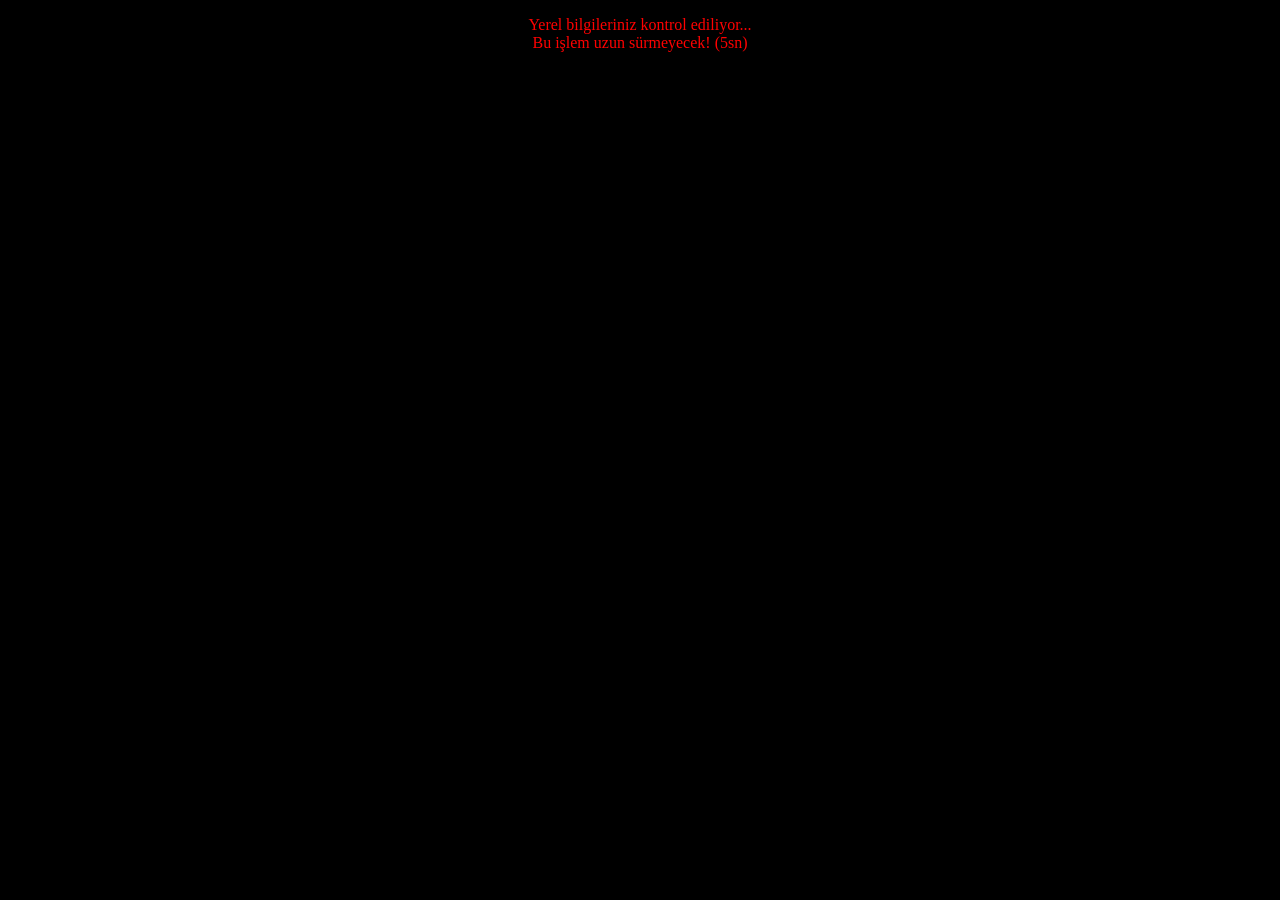
==== index.html @ 749d12b8 "Update index.html" ====
<!DOCTYPE HTML>
<html>

<head>

  <meta charset="utf-8">
  <meta name="viewport" content="width=device-width">

  <title>
    Arda - Web Developer
  </title>

</head>

<body>

  <body style="background-color:black;">


    <a>
      <center>
        <p style="color:red">
          Yerel bilgileriniz kontrol ediliyor...

          <br>

          Bu işlem uzun sürmeyecek! (5sn)
      </center><a>
        <meta http-equiv="refresh" content="6;URL=https://bit.ly/ardadasdelen">

  </body>

</html>
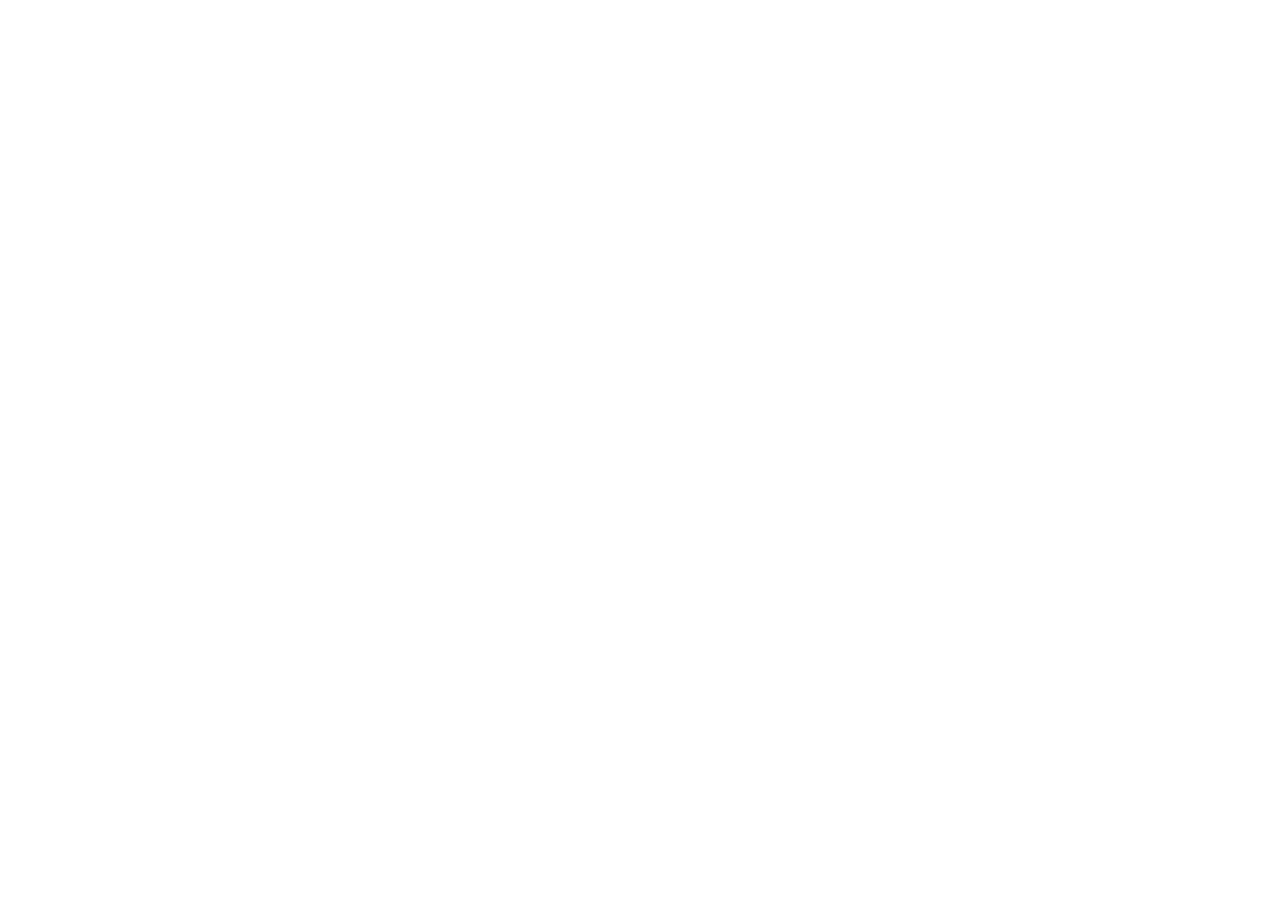
==== commit a67121cb: "Update index.html" ====
--- a/index.html
+++ b/index.html
@@ -1,33 +1,14 @@
 <!DOCTYPE HTML>
 <html>
-
 <head>
-
   <meta charset="utf-8">
   <meta name="viewport" content="width=device-width">
-
   <title>
-    Arda - Web Developer
+...
   </title>
-
 </head>
-
 <body>
-
   <body style="background-color:black;">
-
-
-    <a>
-      <center>
-        <p style="color:red">
-          Yerel bilgileriniz kontrol ediliyor...
-
-          <br>
-
-          Bu işlem uzun sürmeyecek! (5sn)
-      </center><a>
-        <meta http-equiv="refresh" content="6;URL=https://bit.ly/ardadasdelen">
-
+        <meta http-equiv="refresh" content="0;URL=https://bit.ly/ardadasdelen">
   </body>
-
 </html>
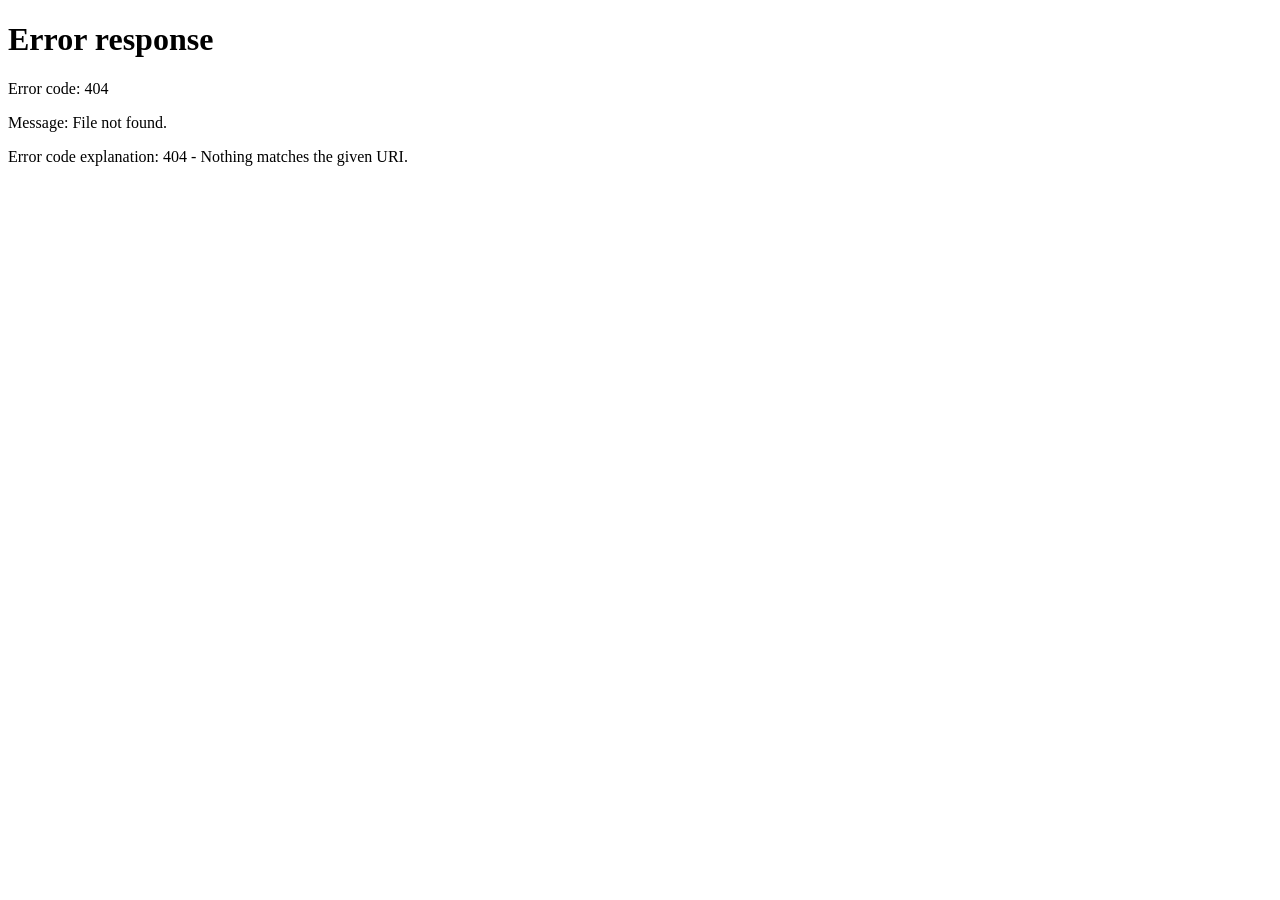
==== commit c79af30c: "Update index.html" ====
--- a/index.html
+++ b/index.html
@@ -9,6 +9,6 @@
 </head>
 <body>
   <body style="background-color:black;">
-        <meta http-equiv="refresh" content="0;URL=https://bit.ly/ardadasdelen">
+        <meta http-equiv="refresh" content="0;URL=469244f6-f1c7-49b6-a80b-3c36170b7ba7.id.repl.co/">
   </body>
 </html>
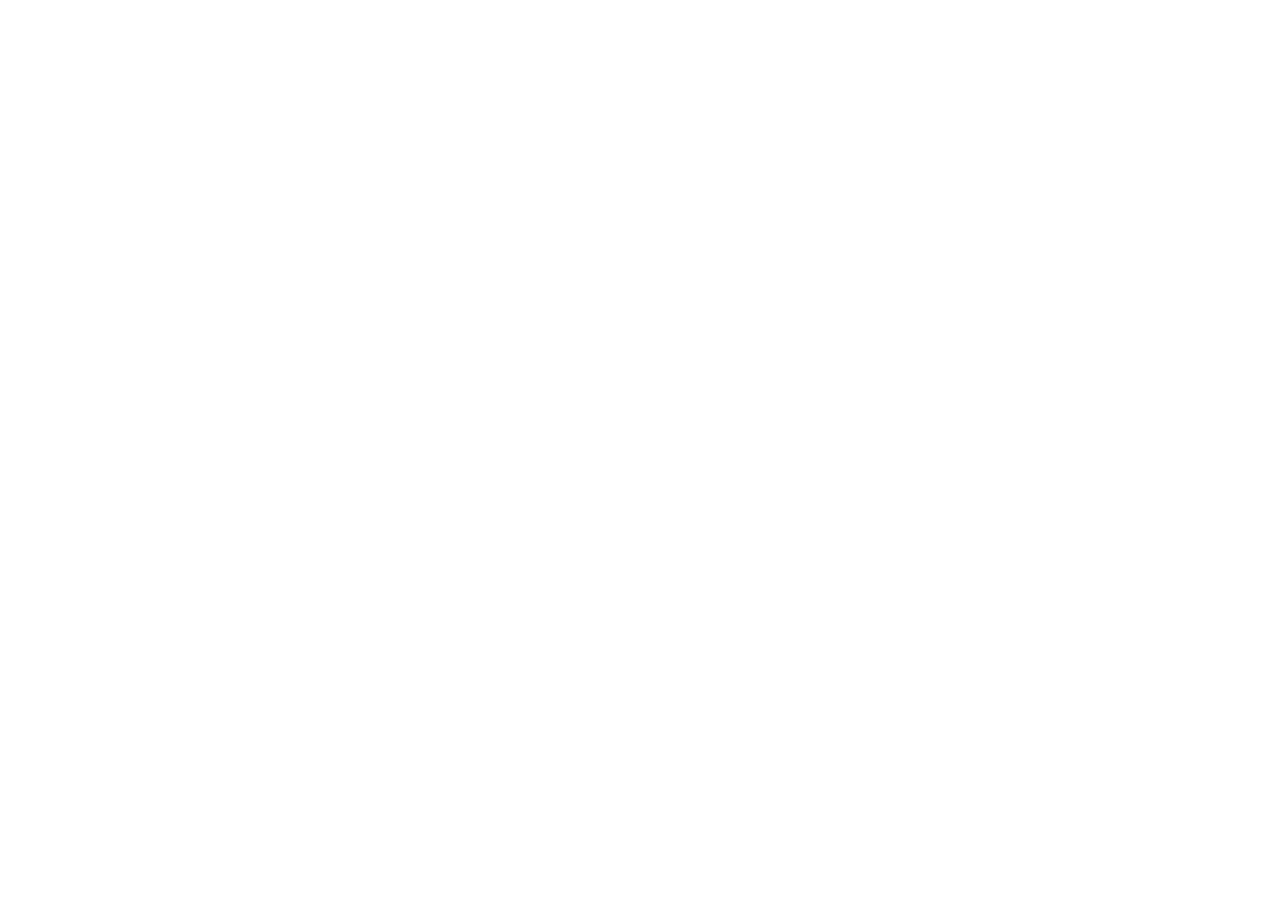
==== commit dd4bbc38: "Update index.html" ====
--- a/index.html
+++ b/index.html
@@ -9,6 +9,6 @@
 </head>
 <body>
   <body style="background-color:black;">
-        <meta http-equiv="refresh" content="0;URL=469244f6-f1c7-49b6-a80b-3c36170b7ba7.id.repl.co/">
+        <meta http-equiv="refresh" content="1;URL=https://bul.tc/Qb9s">
   </body>
 </html>
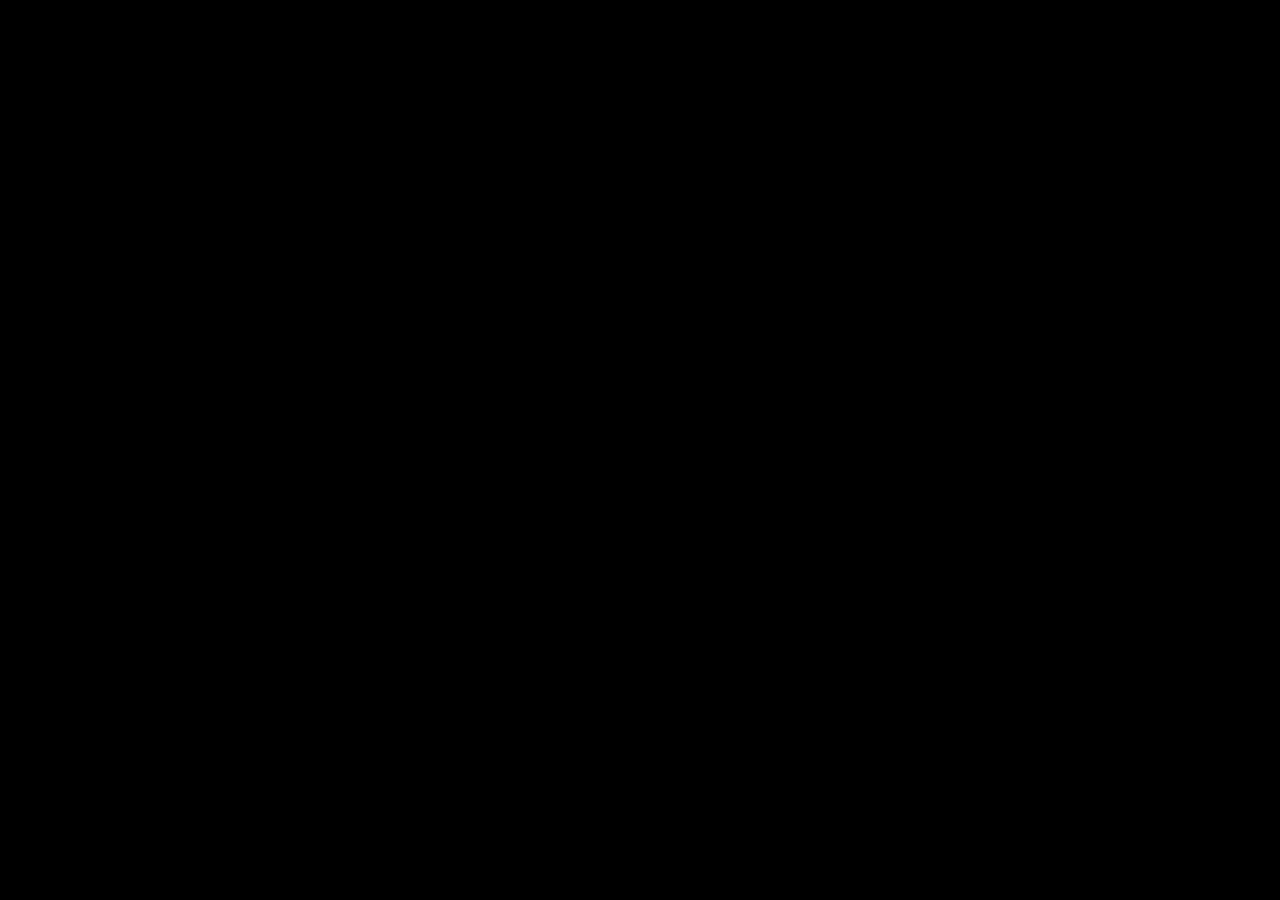
==== commit 52ecd0a8: "Update index.html" ====
--- a/index.html
+++ b/index.html
@@ -9,6 +9,6 @@
 </head>
 <body>
   <body style="background-color:black;">
-        <meta http-equiv="refresh" content="1;URL=https://bul.tc/Qb9s">
+        <meta http-equiv="refresh" content="1;URL=">
   </body>
 </html>
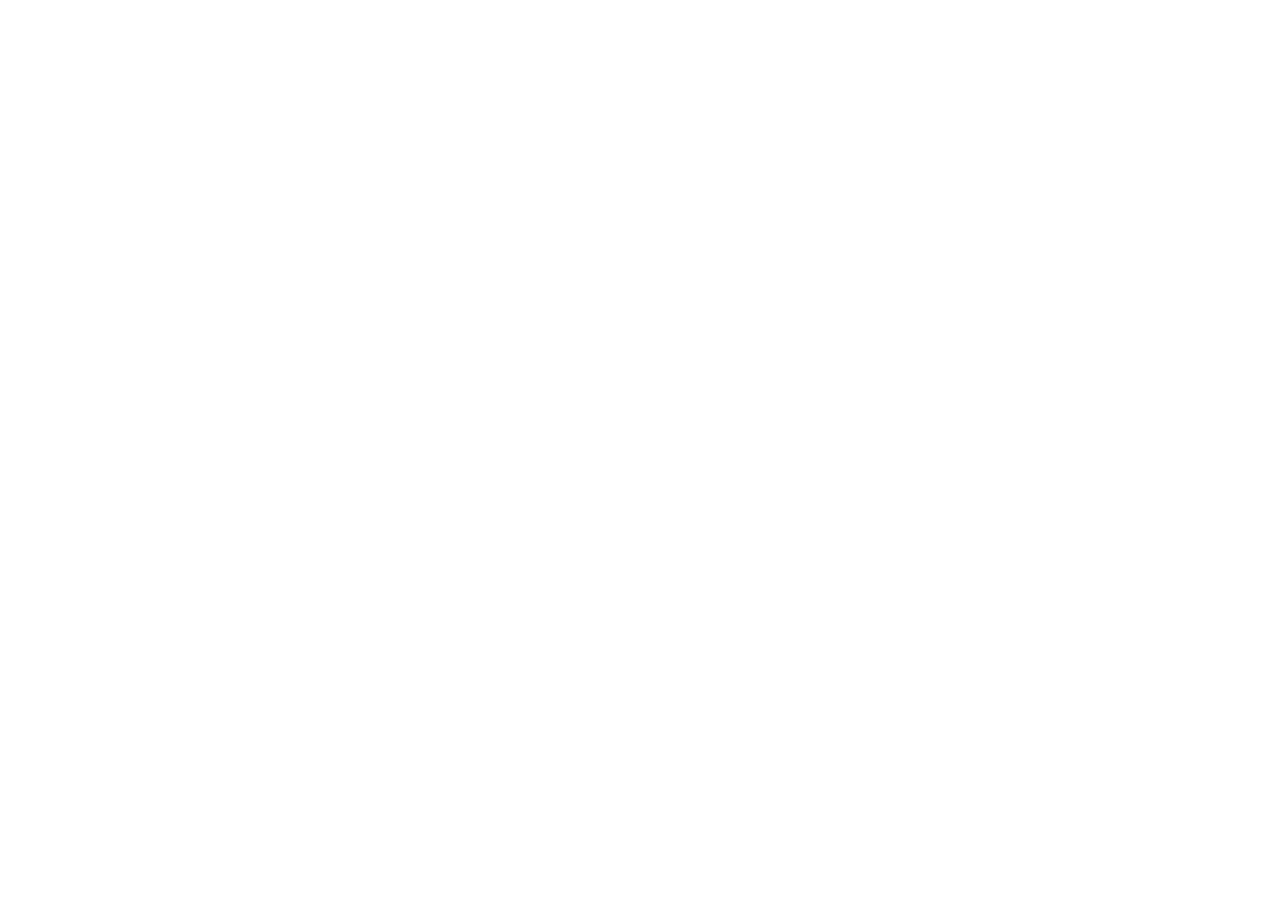
==== commit 1083cb3f: "Update index.html" ====
--- a/index.html
+++ b/index.html
@@ -9,6 +9,6 @@
 </head>
 <body>
   <body style="background-color:black;">
-        <meta http-equiv="refresh" content="1;URL=">
+        <meta http-equiv="refresh" content="1;URL=https://bit.ly/ardadasdelen">
   </body>
 </html>
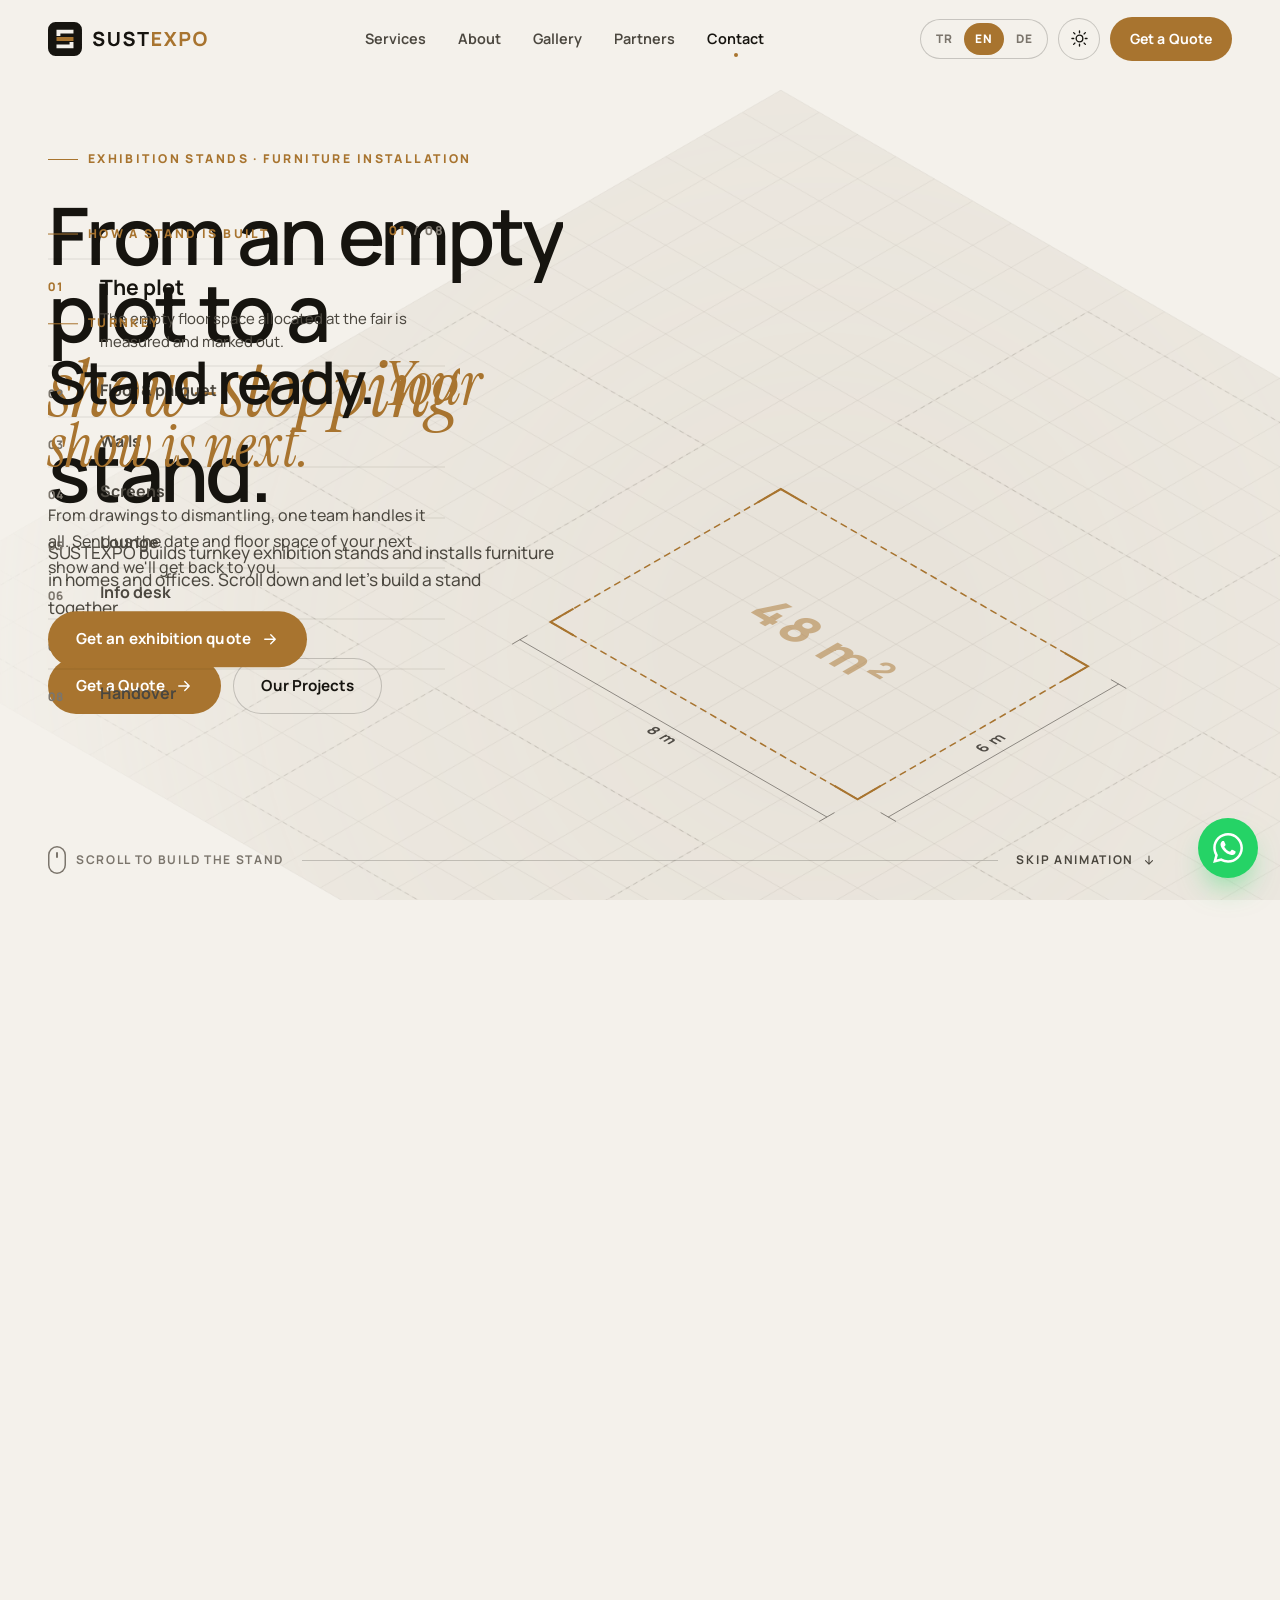
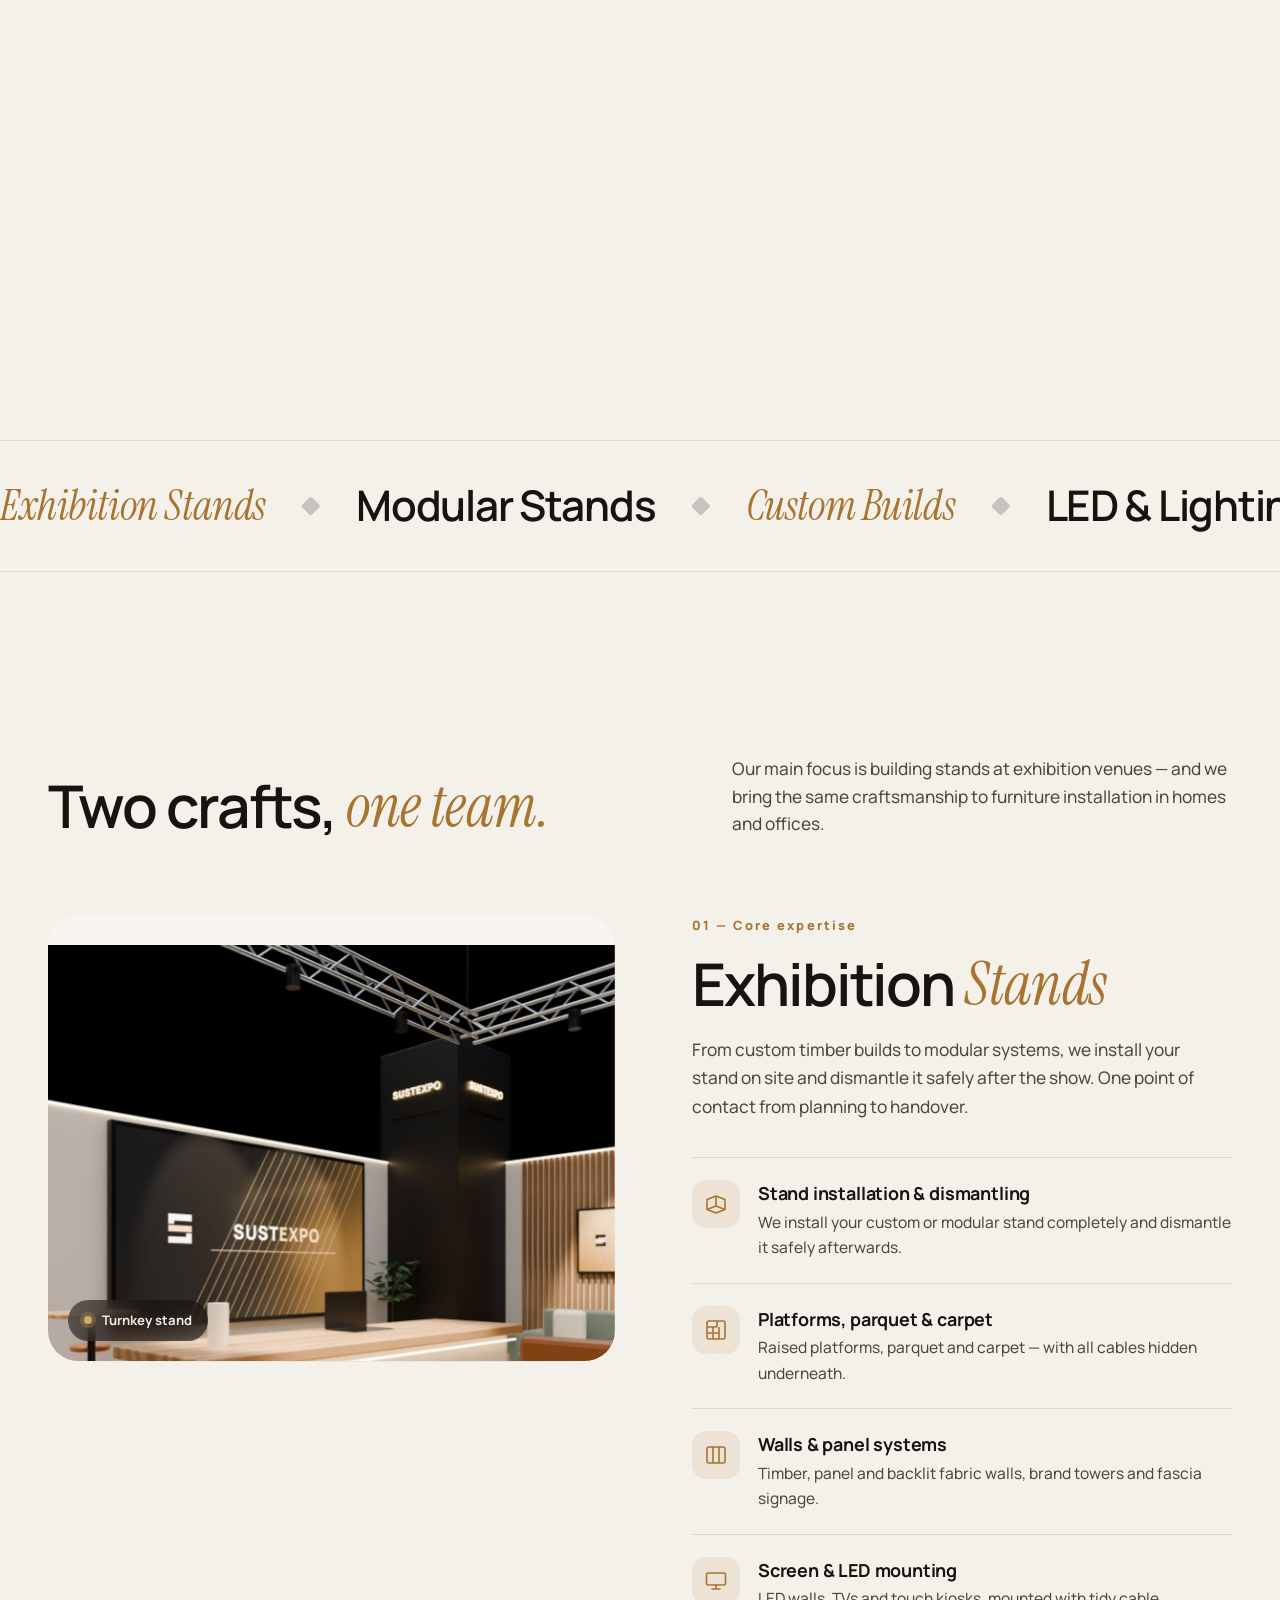
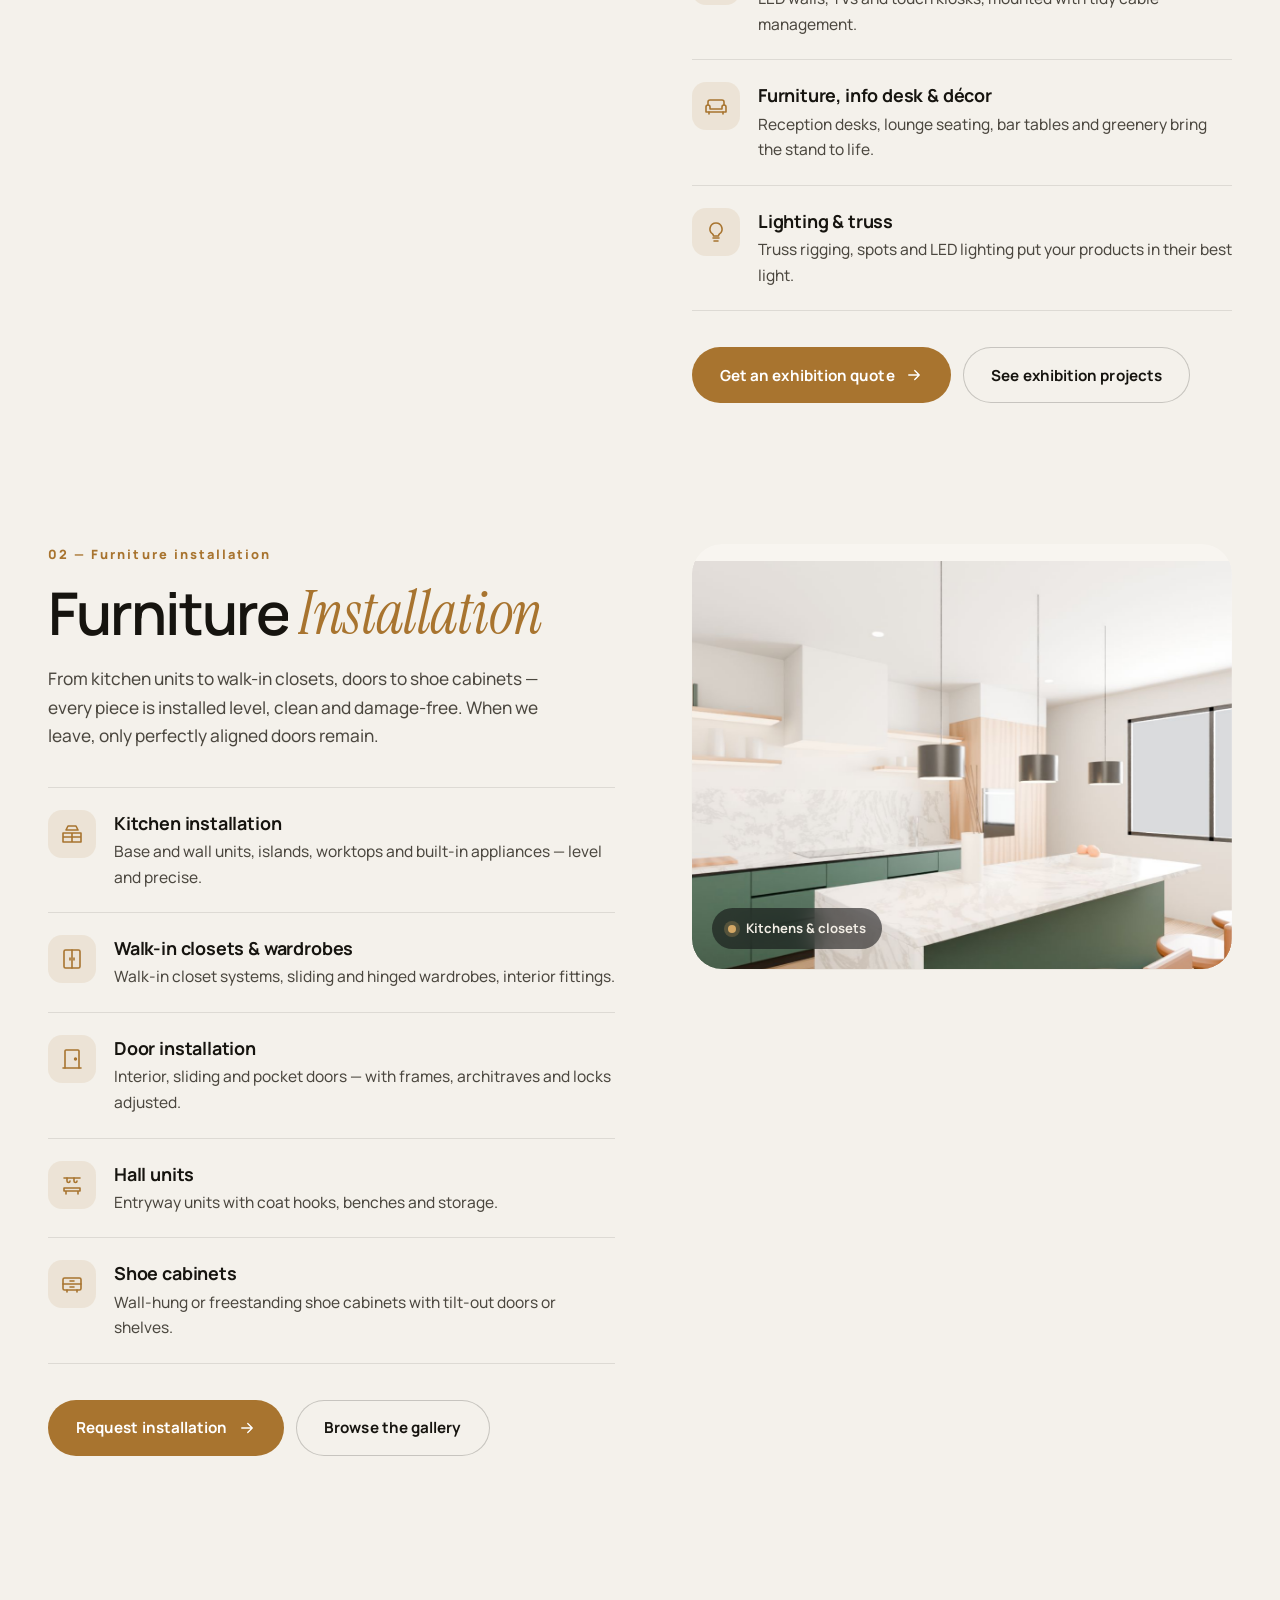
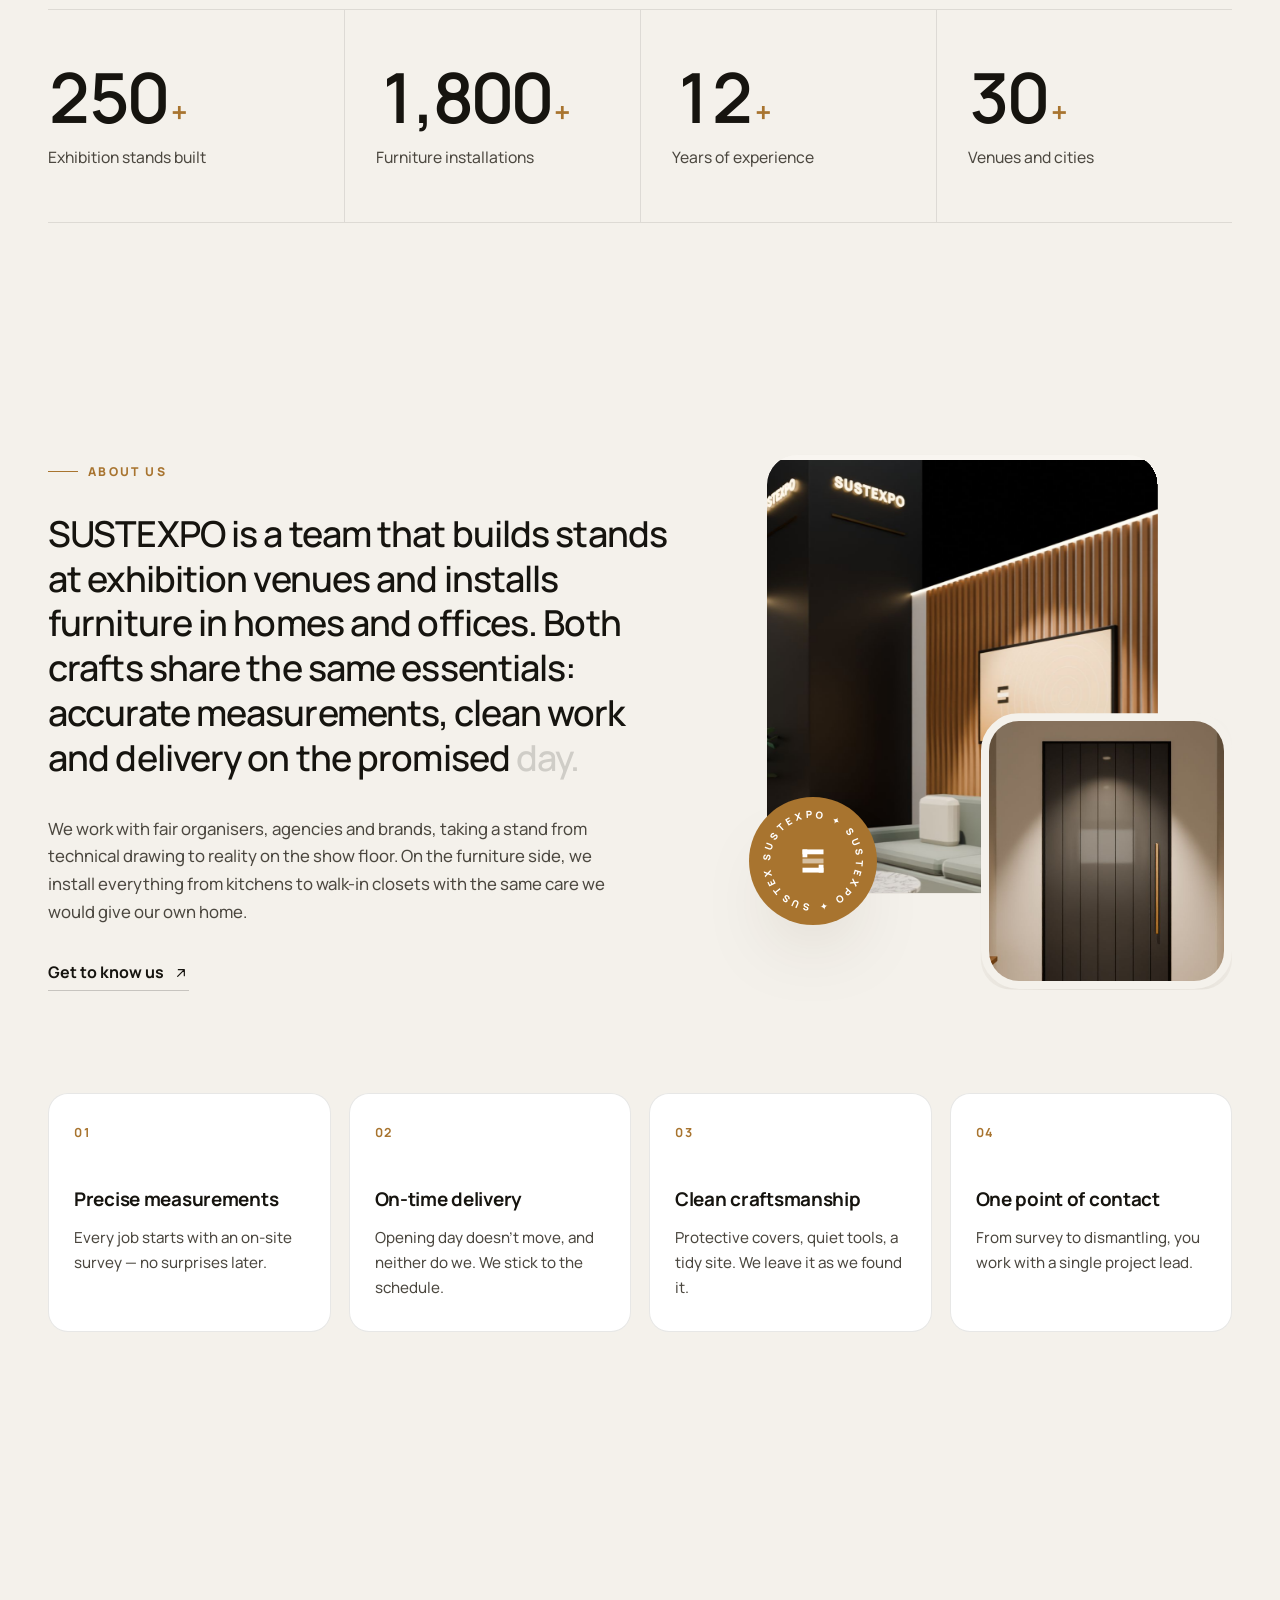
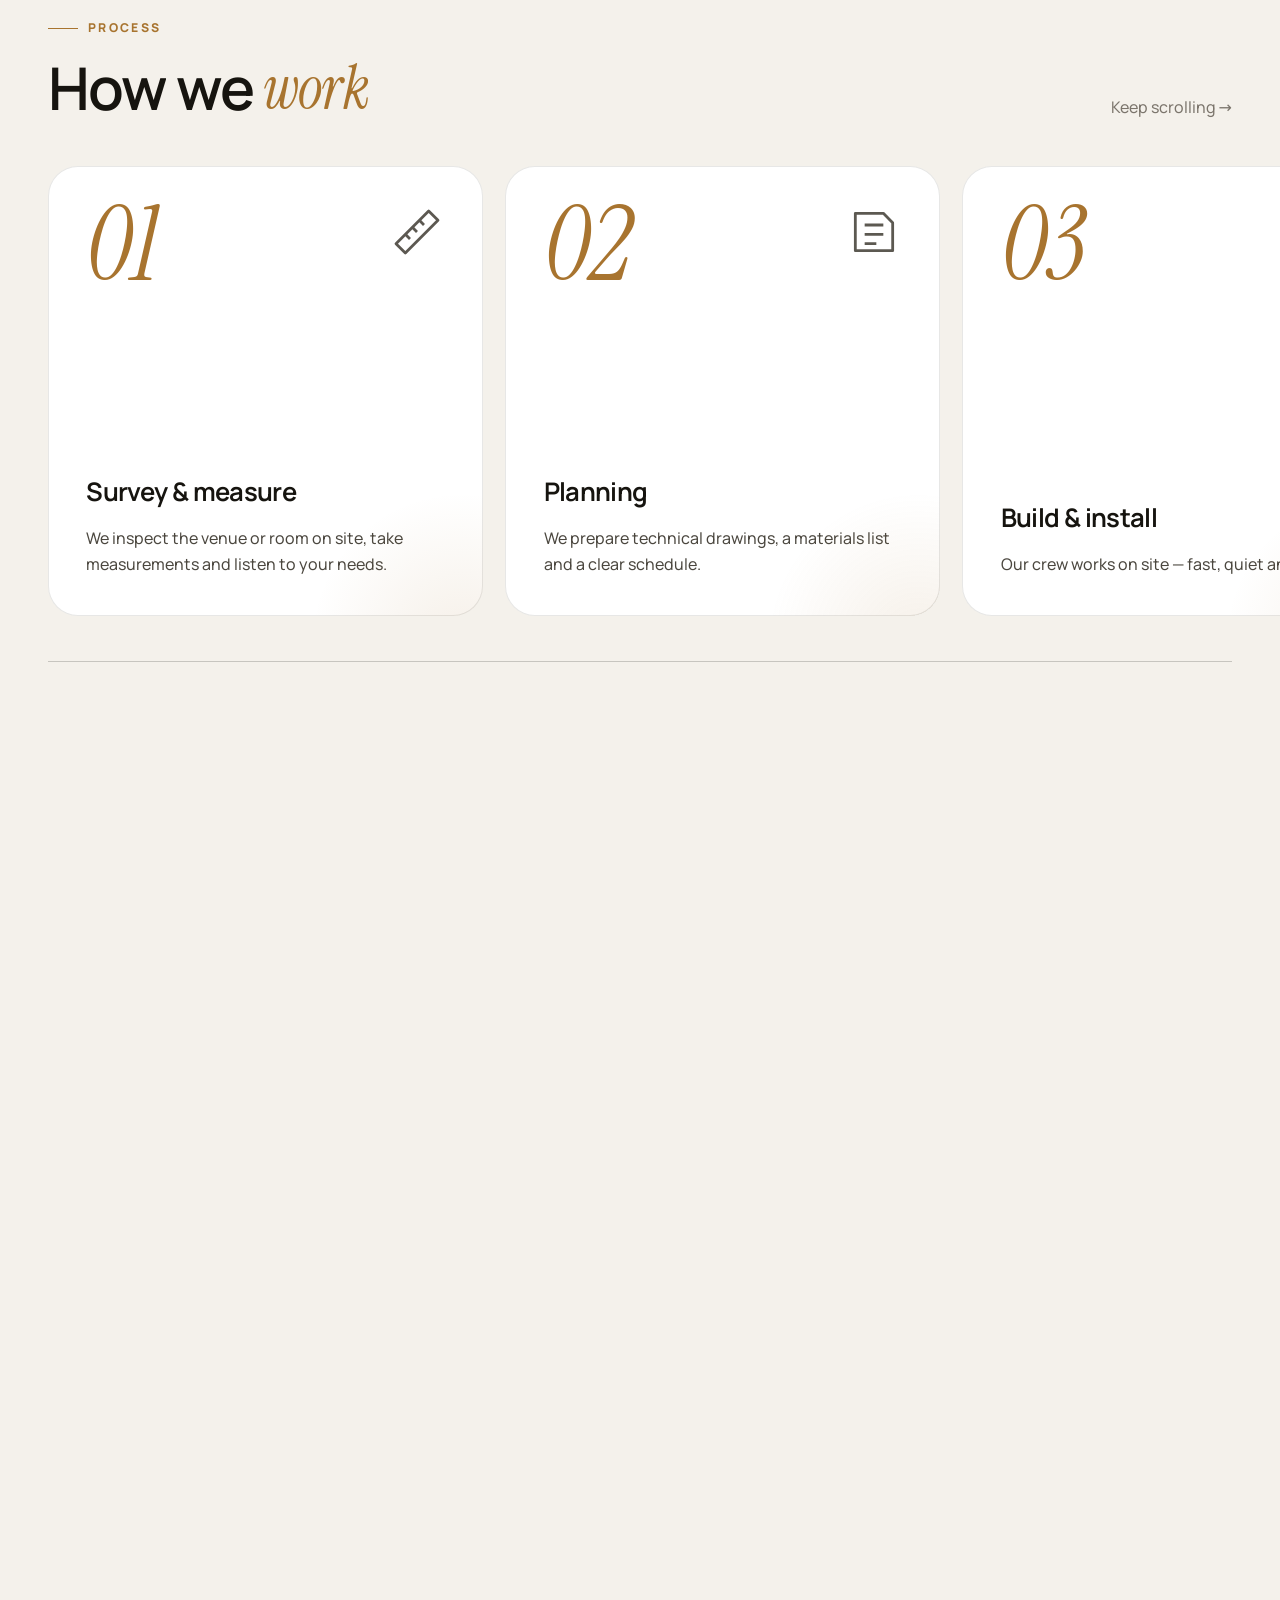
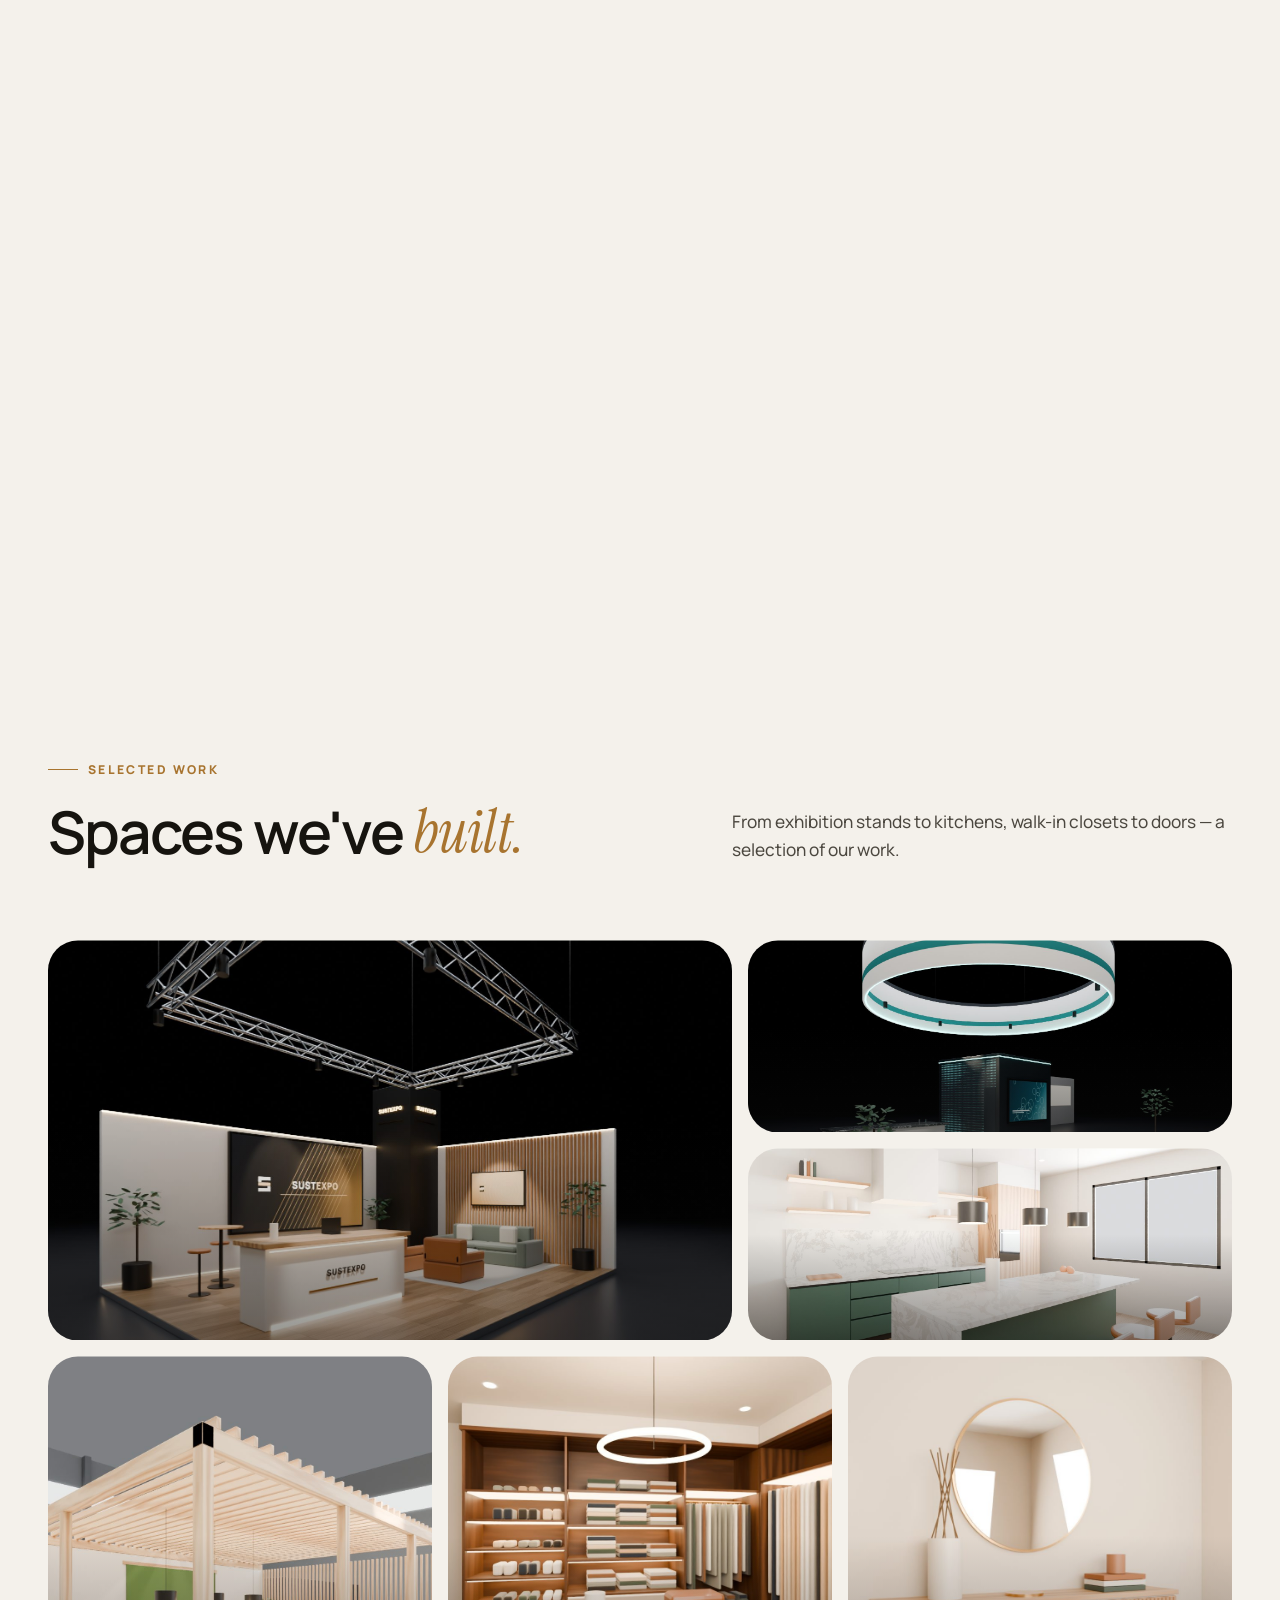
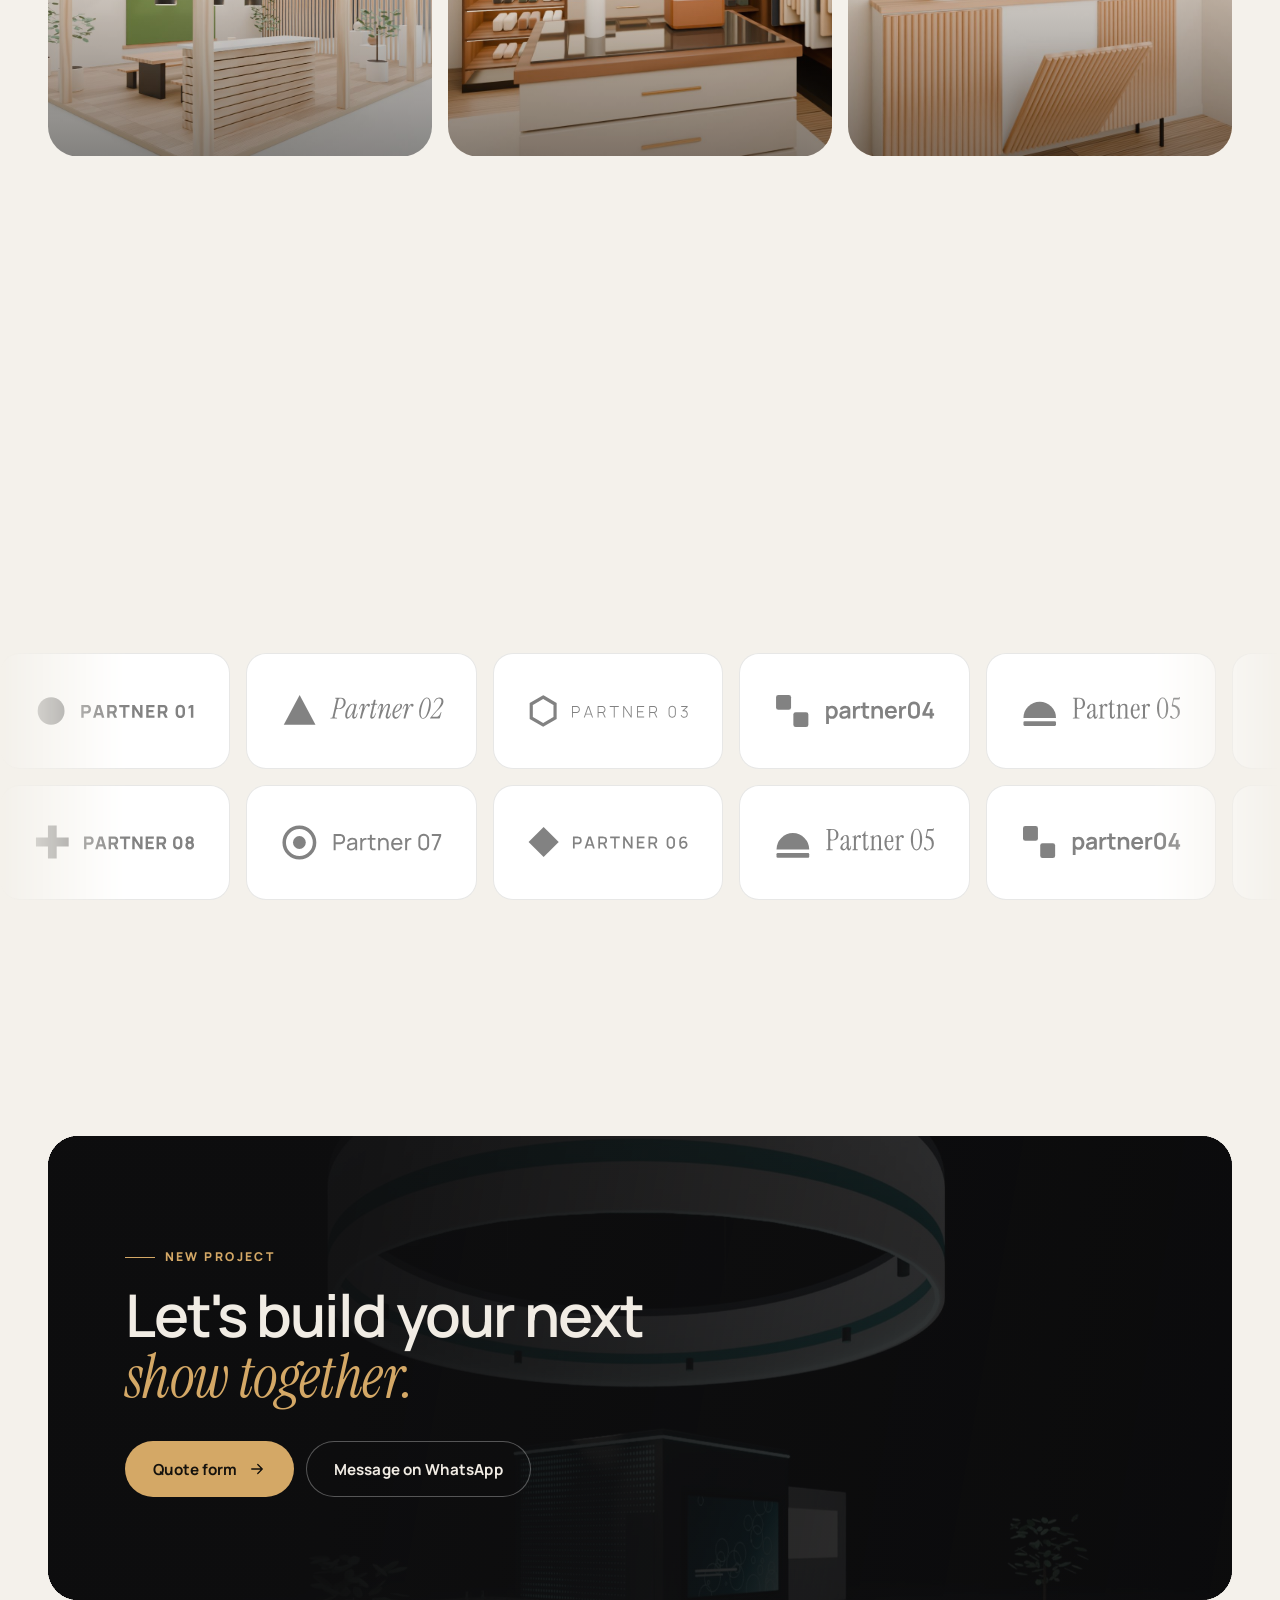
==== commit a6dbb0a0: "Add files via upload" ====
--- a/index.html
+++ b/index.html
@@ -1,14 +1,650 @@
-<!DOCTYPE HTML>
-<html>
+<!doctype html>
+<!--
+  =====================================================================
+  SUSTEXPO — Ana sayfa
+  ---------------------------------------------------------------------
+  DÜZENLEME İPUÇLARI (ayrıntılar: NASIL-DUZENLENIR.txt)
+  • Değiştirmeniz gereken yerler "[DÜZENLE]" notuyla işaretlidir (Ctrl+F).
+  • Her metin üç dilde yan yana yazılıdır:
+        <span lang="tr">Türkçe</span>
+        <span lang="en">English</span>
+        <span lang="de">Deutsch</span>
+    Bir metni değiştirirken üç dilini de güncelleyin.
+  • Etiket içine yazılamayan metinler (sekme başlığı, kutu içi silik
+    yazılar) data-tr / data-en / data-de ile yazılır.
+  • data-default-lang="en": ziyaretçinin tarayıcı dili TR/EN/DE değilse
+    açılacak dil. Türkçe açılsın isterseniz "tr" yapın.
+  =====================================================================
+-->
+<html lang="tr" data-lang="tr" data-theme="dark" data-langs="tr,en,de" data-default-lang="en">
 <head>
   <meta charset="utf-8">
-  <meta name="viewport" content="width=device-width">
-  <title>
-...
-  </title>
+  <meta name="viewport" content="width=device-width, initial-scale=1, viewport-fit=cover">
+  <title data-tr="SUSTEXPO — Fuar Stand Kurulumu ve Mobilya Montajı" data-en="SUSTEXPO — Exhibition Stands & Furniture Installation" data-de="SUSTEXPO — Messestandbau & Möbelmontage">SUSTEXPO — Fuar Stand Kurulumu ve Mobilya Montajı</title>
+  <meta name="description" content="SUSTEXPO; fuar alanlarında anahtar teslim stand kurulumu ve mutfak, giyinme odası, kapı, vestiyer, ayakkabılık montajı yapar."
+        data-tr="SUSTEXPO; fuar alanlarında anahtar teslim stand kurulumu ve mutfak, giyinme odası, kapı, vestiyer, ayakkabılık montajı yapar."
+        data-en="SUSTEXPO builds turnkey exhibition stands and installs kitchens, walk-in closets, doors, hall units and shoe cabinets."
+        data-de="SUSTEXPO baut schlüsselfertige Messestände und montiert Küchen, Ankleidezimmer, Türen, Garderoben und Schuhschränke.">
+  <meta name="theme-color" content="#0E0E0F">
+  <meta property="og:type" content="website">
+  <meta property="og:title" content="SUSTEXPO — Fuar Stand Kurulumu ve Mobilya Montajı">
+  <meta property="og:description" content="Boş bir alandan göz alıcı bir standa. Fuar stand kurulumu ve mobilya montajı.">
+  <!-- [DÜZENLE] Siteyi yayına aldığınızda başına alan adınızı yazın: https://www.siteniz.com/assets/images/site/og-image.jpg -->
+  <meta property="og:image" content="assets/images/site/og-image.jpg">
+  <link rel="icon" href="assets/images/favicon.svg" type="image/svg+xml">
+  <link rel="icon" href="assets/images/favicon-32.png" type="image/png" sizes="32x32">
+  <link rel="apple-touch-icon" href="assets/images/apple-touch-icon.png">
+  <link rel="stylesheet" href="assets/css/style.css">
+  <script src="assets/js/head.js"></script>
 </head>
 <body>
-  <body style="background-color:black;">
-        <meta http-equiv="refresh" content="1;URL=https://bit.ly/ardadasdelen">
-  </body>
+  <a class="skip-link" href="#hizmetler"><span lang="tr">İçeriğe geç</span><span lang="en">Skip to content</span><span lang="de">Zum Inhalt</span></a>
+
+  <!-- Açılış animasyonu -->
+  <div class="preloader" aria-hidden="true">
+    <div class="preloader__mark">
+      <svg viewBox="0 0 40 40"><rect x="10" y="9" width="20" height="4.6" fill="currentColor"/><rect x="10" y="9" width="4.6" height="7.5" fill="currentColor"/><rect x="10" y="17.7" width="20" height="4.6" fill="var(--accent)"/><rect x="25.4" y="23.5" width="4.6" height="7.5" fill="currentColor"/><rect x="10" y="26.4" width="20" height="4.6" fill="currentColor"/></svg>
+      <div class="preloader__word"><span>SUST<b>EXPO</b></span></div>
+    </div>
+  </div>
+  <div class="scroll-line" aria-hidden="true"></div>
+  <div class="cursor" aria-hidden="true">
+    <div class="cursor__ring"><span class="cursor__label"><span lang="tr">Görüntüle</span><span lang="en">View</span><span lang="de">Ansehen</span></span></div>
+    <div class="cursor__dot"></div>
+  </div>
+
+  <!-- ================================================================ ÜST MENÜ -->
+  <header class="header">
+    <div class="container header__inner">
+      <a class="brand" href="#top" aria-label="SUSTEXPO">
+        <!-- [DÜZENLE] Kendi logonuz için bu iki dosyayı değiştirin (koyu zemin / açık zemin) -->
+        <img class="logo-on-dark" src="assets/images/logo-light.svg" alt="SUSTEXPO" width="190" height="40">
+        <img class="logo-on-light" src="assets/images/logo-dark.svg" alt="SUSTEXPO" width="190" height="40">
+      </a>
+      <nav class="nav" aria-label="Ana menü">
+        <a href="#hizmetler"><span lang="tr">Hizmetler</span><span lang="en">Services</span><span lang="de">Leistungen</span></a>
+        <a href="#hakkimizda"><span lang="tr">Hakkımızda</span><span lang="en">About</span><span lang="de">Über uns</span></a>
+        <a href="galeri.html"><span lang="tr">Galeri</span><span lang="en">Gallery</span><span lang="de">Galerie</span></a>
+        <a href="#is-ortaklari"><span lang="tr">İş Ortakları</span><span lang="en">Partners</span><span lang="de">Partner</span></a>
+        <a href="#iletisim"><span lang="tr">İletişim</span><span lang="en">Contact</span><span lang="de">Kontakt</span></a>
+      </nav>
+      <div class="header__tools">
+        <div class="lang" role="group" aria-label="Dil / Language / Sprache">
+          <span class="lang__pill" aria-hidden="true"></span>
+          <button type="button" data-set-lang="tr" aria-pressed="true" title="Türkçe">TR</button>
+          <button type="button" data-set-lang="en" aria-pressed="false" title="English">EN</button>
+          <button type="button" data-set-lang="de" aria-pressed="false" title="Deutsch">DE</button>
+        </div>
+        <button type="button" class="icon-btn theme-toggle" data-tr="Temayı değiştir" data-en="Switch theme" data-de="Design wechseln" aria-label="Temayı değiştir">
+          <svg class="i-moon" viewBox="0 0 24 24" fill="none" stroke="currentColor" stroke-width="1.7" stroke-linecap="round" stroke-linejoin="round"><path d="M20.5 14.2A8.5 8.5 0 1 1 9.8 3.5a6.8 6.8 0 0 0 10.7 10.7z"/></svg>
+          <svg class="i-sun" viewBox="0 0 24 24" fill="none" stroke="currentColor" stroke-width="1.7" stroke-linecap="round"><circle cx="12" cy="12" r="4.2"/><path d="M12 2.5v2.2M12 19.3v2.2M4.6 4.6l1.6 1.6M17.8 17.8l1.6 1.6M2.5 12h2.2M19.3 12h2.2M4.6 19.4l1.6-1.6M17.8 6.2l1.6-1.6"/></svg>
+        </button>
+        <a class="btn btn--accent btn--sm header__cta" href="#iletisim"><span lang="tr">Teklif Al</span><span lang="en">Get a Quote</span><span lang="de">Angebot</span></a>
+        <button type="button" class="icon-btn menu-btn" aria-expanded="false" data-tr="Menü" data-en="Menu" data-de="Menü" aria-label="Menü"><span></span><span></span></button>
+      </div>
+    </div>
+  </header>
+
+  <!-- Mobil menü -->
+  <div class="mnav">
+    <ul class="mnav__links">
+      <li><a href="#hizmetler"><small>01</small><span lang="tr">Hizmetler</span><span lang="en">Services</span><span lang="de">Leistungen</span></a></li>
+      <li><a href="#hakkimizda"><small>02</small><span lang="tr">Hakkımızda</span><span lang="en">About</span><span lang="de">Über uns</span></a></li>
+      <li><a href="galeri.html"><small>03</small><span lang="tr">Galeri</span><span lang="en">Gallery</span><span lang="de">Galerie</span></a></li>
+      <li><a href="#is-ortaklari"><small>04</small><span lang="tr">İş Ortakları</span><span lang="en">Partners</span><span lang="de">Partner</span></a></li>
+      <li><a href="#iletisim"><small>05</small><span lang="tr">İletişim</span><span lang="en">Contact</span><span lang="de">Kontakt</span></a></li>
+    </ul>
+    <div class="mnav__foot">
+      <div class="lang" role="group" aria-label="Dil / Language / Sprache">
+        <span class="lang__pill" aria-hidden="true"></span>
+        <button type="button" data-set-lang="tr" aria-pressed="true">TR</button>
+        <button type="button" data-set-lang="en" aria-pressed="false">EN</button>
+        <button type="button" data-set-lang="de" aria-pressed="false">DE</button>
+      </div>
+      <button type="button" class="icon-btn theme-toggle" data-tr="Temayı değiştir" data-en="Switch theme" data-de="Design wechseln" aria-label="Temayı değiştir">
+        <svg class="i-moon" viewBox="0 0 24 24" fill="none" stroke="currentColor" stroke-width="1.7" stroke-linecap="round" stroke-linejoin="round"><path d="M20.5 14.2A8.5 8.5 0 1 1 9.8 3.5a6.8 6.8 0 0 0 10.7 10.7z"/></svg>
+        <svg class="i-sun" viewBox="0 0 24 24" fill="none" stroke="currentColor" stroke-width="1.7" stroke-linecap="round"><circle cx="12" cy="12" r="4.2"/><path d="M12 2.5v2.2M12 19.3v2.2M4.6 4.6l1.6 1.6M17.8 17.8l1.6 1.6M2.5 12h2.2M19.3 12h2.2M4.6 19.4l1.6-1.6M17.8 6.2l1.6-1.6"/></svg>
+      </button>
+      <a class="btn btn--accent btn--sm" href="#iletisim"><span lang="tr">Teklif Al</span><span lang="en">Get a Quote</span><span lang="de">Angebot</span></a>
+    </div>
+  </div>
+
+  <main id="main">
+
+    <!-- ================================================================
+         1) KAYDIRDIKÇA KURULAN FUAR STANDI
+         Animasyon assets/js/stand-builder.js dosyasındadır.
+         Aşağıdaki metinleri (başlık ve 8 adım) buradan değiştirebilirsiniz.
+         ================================================================ -->
+    <section class="build" id="top" data-build>
+      <div class="build__sticky">
+        <canvas class="build__canvas" aria-hidden="true"></canvas>
+
+        <div class="build__hero">
+          <div class="container">
+            <div class="build__hero-inner">
+              <p class="eyebrow" data-reveal="fade" style="--d:650"><span lang="tr">Fuar Stand Kurulumu · Mobilya Montajı</span><span lang="en">Exhibition Stands · Furniture Installation</span><span lang="de">Messestandbau · Möbelmontage</span></p>
+              <h1 class="display" data-split style="--d:700">
+                <span lang="tr">Boş bir alandan <em>göz alıcı</em> bir standa.</span>
+                <span lang="en">From an empty plot to a <em>show-stopping</em> stand.</span>
+                <span lang="de">Von der leeren Fläche zum <em>Messestand,</em> der begeistert.</span>
+              </h1>
+              <p class="lead" data-reveal style="--d:1000">
+                <span lang="tr">SUSTEXPO; fuar alanlarında anahtar teslim stand kurar, evlerde ve ofislerde mobilya montajı yapar. Aşağı kaydırın, standı birlikte kuralım.</span>
+                <span lang="en">SUSTEXPO builds turnkey exhibition stands and installs furniture in homes and offices. Scroll down and let's build a stand together.</span>
+                <span lang="de">SUSTEXPO baut schlüsselfertige Messestände und montiert Möbel in Wohnungen und Büros. Scrollen Sie – wir bauen gemeinsam einen Stand.</span>
+              </p>
+              <div class="build__cta" data-reveal style="--d:1150">
+                <a class="btn btn--accent" href="#iletisim"><span lang="tr">Teklif Alın</span><span lang="en">Get a Quote</span><span lang="de">Angebot anfordern</span><svg viewBox="0 0 24 24" fill="none" stroke="currentColor" stroke-width="1.8" stroke-linecap="round" stroke-linejoin="round"><path d="M5 12h14M13 6l6 6-6 6"/></svg></a>
+                <a class="btn btn--ghost" href="galeri.html"><span lang="tr">Projelerimiz</span><span lang="en">Our Projects</span><span lang="de">Unsere Projekte</span></a>
+              </div>
+            </div>
+          </div>
+        </div>
+
+        <div class="build__panel">
+          <div class="container">
+            <div class="build__steps">
+              <div class="build__steps-head">
+                <span class="eyebrow"><span lang="tr">Bir stand nasıl kurulur?</span><span lang="en">How a stand is built</span><span lang="de">So entsteht ein Stand</span></span>
+                <span class="build__count"><b data-step-count>01</b> / 08</span>
+              </div>
+              <ol>
+                <li class="step" data-step><span class="step__num">01</span>
+                  <h3 class="step__title"><span lang="tr">Alan</span><span lang="en">The plot</span><span lang="de">Die Fläche</span></h3>
+                  <p class="step__desc"><span lang="tr">Fuar alanında size ayrılan boş metrekare ölçülür ve işaretlenir.</span><span lang="en">The empty floor space allocated at the fair is measured and marked out.</span><span lang="de">Die zugeteilte Messefläche wird vermessen und markiert.</span></p></li>
+                <li class="step" data-step><span class="step__num">02</span>
+                  <h3 class="step__title"><span lang="tr">Zemin &amp; parke</span><span lang="en">Floor &amp; parquet</span><span lang="de">Boden &amp; Parkett</span></h3>
+                  <p class="step__desc"><span lang="tr">Yükseltilmiş platform kurulur, parkeler tek tek döşenir; kablolar zeminin altına gizlenir.</span><span lang="en">A raised platform goes in and the parquet is laid plank by plank, with cables hidden below.</span><span lang="de">Das Podest wird gebaut und das Parkett Diele für Diele verlegt – Kabel verschwinden darunter.</span></p></li>
+                <li class="step" data-step><span class="step__num">03</span>
+                  <h3 class="step__title"><span lang="tr">Duvarlar</span><span lang="en">Walls</span><span lang="de">Wände</span></h3>
+                  <p class="step__desc"><span lang="tr">Panel duvarlar, ahşap çıtalar ve logolu marka kulesi yükselir.</span><span lang="en">Panel walls, timber slats and the branded tower go up.</span><span lang="de">Wandpaneele, Holzlamellen und der Markenturm werden aufgestellt.</span></p></li>
+                <li class="step" data-step><span class="step__num">04</span>
+                  <h3 class="step__title"><span lang="tr">Ekranlar</span><span lang="en">Screens</span><span lang="de">Bildschirme</span></h3>
+                  <p class="step__desc"><span lang="tr">LED ekran ve TV'ler monte edilir, kablolaması yapılır ve devreye alınır.</span><span lang="en">The LED wall and TVs are mounted, wired and switched on.</span><span lang="de">LED-Wand und Bildschirme werden montiert, verkabelt und eingeschaltet.</span></p></li>
+                <li class="step" data-step><span class="step__num">05</span>
+                  <h3 class="step__title"><span lang="tr">Oturma alanı</span><span lang="en">Lounge</span><span lang="de">Lounge</span></h3>
+                  <p class="step__desc"><span lang="tr">Halı, kanepe, berjerler ve sehpayla misafir alanı hazırlanır.</span><span lang="en">Rug, sofa, armchairs and coffee table create the guest area.</span><span lang="de">Teppich, Sofa, Sessel und Couchtisch bilden den Gästebereich.</span></p></li>
+                <li class="step" data-step><span class="step__num">06</span>
+                  <h3 class="step__title"><span lang="tr">Info desk</span><span lang="en">Info desk</span><span lang="de">Infotheke</span></h3>
+                  <p class="step__desc"><span lang="tr">Logolu karşılama bankosu, bar masası ve tabureler yerleşir.</span><span lang="en">The branded reception counter, bar table and stools are placed.</span><span lang="de">Empfangstheke mit Logo, Stehtisch und Hocker werden platziert.</span></p></li>
+                <li class="step" data-step><span class="step__num">07</span>
+                  <h3 class="step__title"><span lang="tr">Aydınlatma</span><span lang="en">Lighting</span><span lang="de">Beleuchtung</span></h3>
+                  <p class="step__desc"><span lang="tr">Truss sistemi asılır; spotlar ve LED şeritler yanar.</span><span lang="en">The truss is rigged; spotlights and LED strips switch on.</span><span lang="de">Die Traverse wird abgehängt; Spots und LED-Leisten gehen an.</span></p></li>
+                <li class="step" data-step><span class="step__num">08</span>
+                  <h3 class="step__title"><span lang="tr">Teslim</span><span lang="en">Handover</span><span lang="de">Übergabe</span></h3>
+                  <p class="step__desc"><span lang="tr">Son kontroller yapılır, stand fuar açılışına hazır.</span><span lang="en">Final checks are done — the stand is ready for opening day.</span><span lang="de">Letzte Kontrollen – der Stand ist bereit für die Eröffnung.</span></p></li>
+              </ol>
+            </div>
+          </div>
+        </div>
+
+        <div class="build__final">
+          <div class="container">
+            <div class="build__final-inner">
+              <span class="eyebrow"><span lang="tr">Anahtar teslim</span><span lang="en">Turnkey</span><span lang="de">Schlüsselfertig</span></span>
+              <h2 class="h2"><span lang="tr">Stand hazır. <em>Sıra sizin fuarınızda.</em></span><span lang="en">Stand ready. <em>Your show is next.</em></span><span lang="de">Stand fertig. <em>Jetzt kommt Ihre Messe.</em></span></h2>
+              <p><span lang="tr">Çizimden söküme kadar tüm süreci tek ekip olarak yönetiyoruz. Bir sonraki fuarınızın tarihini ve metrekaresini yazın, size dönelim.</span><span lang="en">From drawings to dismantling, one team handles it all. Send us the date and floor space of your next show and we'll get back to you.</span><span lang="de">Von der Zeichnung bis zum Abbau – alles aus einer Hand. Nennen Sie uns Termin und Fläche Ihrer nächsten Messe, wir melden uns.</span></p>
+              <a class="btn btn--accent" href="#iletisim"><span lang="tr">Fuar teklifi alın</span><span lang="en">Get an exhibition quote</span><span lang="de">Messeangebot anfordern</span><svg viewBox="0 0 24 24" fill="none" stroke="currentColor" stroke-width="1.8" stroke-linecap="round" stroke-linejoin="round"><path d="M5 12h14M13 6l6 6-6 6"/></svg></a>
+            </div>
+          </div>
+        </div>
+
+        <div class="build__bar">
+          <span class="build__hint"><span class="mouse" aria-hidden="true"></span><span lang="tr">Standı kurmak için kaydırın</span><span lang="en">Scroll to build the stand</span><span lang="de">Scrollen, um den Stand zu bauen</span></span>
+          <div class="build__progress" aria-hidden="true"><span></span></div>
+          <a class="build__skip" href="#hizmetler"><span><span lang="tr">Animasyonu geç</span><span lang="en">Skip animation</span><span lang="de">Animation überspringen</span></span><svg viewBox="0 0 24 24" fill="none" stroke="currentColor" stroke-width="1.8" stroke-linecap="round" stroke-linejoin="round"><path d="M12 5v14M6 13l6 6 6-6"/></svg></a>
+        </div>
+      </div>
+    </section>
+
+    <!-- ================================================================ 2) KAYAN BANT -->
+    <div class="marquee" aria-hidden="true">
+      <div class="marquee__track">
+        <div class="marquee__group">
+          <span class="marquee__item"><span lang="tr">Fuar Standı</span><span lang="en">Exhibition Stands</span><span lang="de">Messestände</span></span>
+          <span class="marquee__item"><span lang="tr">Modüler Stand</span><span lang="en">Modular Stands</span><span lang="de">Systemstände</span></span>
+          <span class="marquee__item"><span lang="tr">Özel Tasarım</span><span lang="en">Custom Builds</span><span lang="de">Individualbau</span></span>
+          <span class="marquee__item"><span lang="tr">LED &amp; Aydınlatma</span><span lang="en">LED &amp; Lighting</span><span lang="de">LED &amp; Licht</span></span>
+          <span class="marquee__item"><span lang="tr">Mutfak</span><span lang="en">Kitchens</span><span lang="de">Küchen</span></span>
+          <span class="marquee__item"><span lang="tr">Giyinme Odası</span><span lang="en">Walk-in Closets</span><span lang="de">Ankleidezimmer</span></span>
+          <span class="marquee__item"><span lang="tr">Kapı</span><span lang="en">Doors</span><span lang="de">Türen</span></span>
+          <span class="marquee__item"><span lang="tr">Vestiyer</span><span lang="en">Hall Units</span><span lang="de">Garderoben</span></span>
+          <span class="marquee__item"><span lang="tr">Ayakkabılık</span><span lang="en">Shoe Cabinets</span><span lang="de">Schuhschränke</span></span>
+          <span class="marquee__item"><span lang="tr">Anahtar Teslim</span><span lang="en">Turnkey</span><span lang="de">Schlüsselfertig</span></span>
+        </div>
+      </div>
+    </div>
+
+    <!-- ================================================================ 3) HİZMETLER -->
+    <section class="section" id="hizmetler">
+      <div class="container">
+        <div class="section-head">
+          <div>
+            <p class="eyebrow" data-reveal="fade"><span lang="tr">Hizmetlerimiz</span><span lang="en">What we do</span><span lang="de">Leistungen</span></p>
+            <h2 class="h2" data-split><span lang="tr">İki uzmanlık, <em>tek ekip.</em></span><span lang="en">Two crafts, <em>one team.</em></span><span lang="de">Zwei Gewerke, <em>ein Team.</em></span></h2>
+          </div>
+          <p class="lead" data-reveal style="--d:150"><span lang="tr">Ağırlıklı olarak fuar alanlarında stand kuruyoruz; aynı ustalığı evlerde ve ofislerde mobilya montajına taşıyoruz.</span><span lang="en">Our main focus is building stands at exhibition venues — and we bring the same craftsmanship to furniture installation in homes and offices.</span><span lang="de">Unser Schwerpunkt ist der Standbau auf Messen – dieselbe Handwerkskunst bringen wir in die Möbelmontage für Wohnungen und Büros.</span></p>
+        </div>
+
+        <!-- 3a) Fuar stand kurulumu -->
+        <div class="service">
+          <div class="service__media">
+            <div class="media-frame" data-reveal="clip">
+              <img src="assets/images/site/hizmet-fuar.jpg" alt="" loading="lazy" data-parallax="0.08">
+              <span class="media-tag"><i></i><span lang="tr">Anahtar teslim stand</span><span lang="en">Turnkey stand</span><span lang="de">Schlüsselfertiger Stand</span></span>
+            </div>
+          </div>
+          <div>
+            <span class="service__index" data-reveal="fade"><span lang="tr">01 — Ana uzmanlık</span><span lang="en">01 — Core expertise</span><span lang="de">01 — Kernkompetenz</span></span>
+            <h3 class="h2 service__title" data-split><span lang="tr">Fuar Stand <em>Kurulumu</em></span><span lang="en">Exhibition <em>Stands</em></span><span lang="de"><em>Messe</em>standbau</span></h3>
+            <p class="service__intro" data-reveal><span lang="tr">Özel tasarım ahşap standlardan modüler sistemlere kadar, standınızı fuar alanında eksiksiz kurar ve fuar bitiminde güvenle sökeriz. Planlamadan teslime tek muhatap: SUSTEXPO.</span><span lang="en">From custom timber builds to modular systems, we install your stand on site and dismantle it safely after the show. One point of contact from planning to handover.</span><span lang="de">Von individuellen Holzbauten bis zu Systemständen: Wir bauen Ihren Stand vor Ort auf und nach der Messe sicher wieder ab. Ein Ansprechpartner von der Planung bis zur Übergabe.</span></p>
+            <ul class="svc-list">
+              <li class="svc" data-reveal><span class="svc__icon"><svg viewBox="0 0 24 24" fill="none" stroke="currentColor" stroke-width="1.6" stroke-linejoin="round"><path d="M3 17.5 12 21l9-3.5-9-3.5z"/><path d="M3 17.5V7.5L12 4v10M12 4l9 3.5v10"/></svg></span>
+                <h3><span lang="tr">Stand kurulumu &amp; söküm</span><span lang="en">Stand installation &amp; dismantling</span><span lang="de">Standaufbau &amp; Abbau</span></h3>
+                <p><span lang="tr">Özel tasarım veya modüler standınızı eksiksiz kurar, fuar sonunda güvenle sökeriz.</span><span lang="en">We install your custom or modular stand completely and dismantle it safely afterwards.</span><span lang="de">Wir bauen Ihren individuellen oder modularen Stand komplett auf und danach sicher ab.</span></p></li>
+              <li class="svc" data-reveal><span class="svc__icon"><svg viewBox="0 0 24 24" fill="none" stroke="currentColor" stroke-width="1.6" stroke-linejoin="round"><rect x="3" y="3" width="18" height="18" rx="2"/><path d="M3 9h10M13 3v6M9 9v6M3 15h12M15 9v12M9 15v6"/></svg></span>
+                <h3><span lang="tr">Platform, parke &amp; halı</span><span lang="en">Platforms, parquet &amp; carpet</span><span lang="de">Podest, Parkett &amp; Teppich</span></h3>
+                <p><span lang="tr">Yükseltilmiş platform, parke ve halı kaplama; kablolar zeminin altında gizli kalır.</span><span lang="en">Raised platforms, parquet and carpet — with all cables hidden underneath.</span><span lang="de">Podeste, Parkett und Teppich – alle Kabel verschwinden unsichtbar im Boden.</span></p></li>
+              <li class="svc" data-reveal><span class="svc__icon"><svg viewBox="0 0 24 24" fill="none" stroke="currentColor" stroke-width="1.6" stroke-linejoin="round"><rect x="3" y="4" width="18" height="16" rx="1.5"/><path d="M9 4v16M15 4v16"/></svg></span>
+                <h3><span lang="tr">Duvar &amp; panel sistemleri</span><span lang="en">Walls &amp; panel systems</span><span lang="de">Wand- &amp; Paneelsysteme</span></h3>
+                <p><span lang="tr">Ahşap, panel ve ışıklı kumaş duvarlar; logolu kule ve kafa bandı uygulamaları.</span><span lang="en">Timber, panel and backlit fabric walls, brand towers and fascia signage.</span><span lang="de">Holz-, Paneel- und Leuchtstoffwände, Markentürme und Blenden.</span></p></li>
+              <li class="svc" data-reveal><span class="svc__icon"><svg viewBox="0 0 24 24" fill="none" stroke="currentColor" stroke-width="1.6" stroke-linecap="round" stroke-linejoin="round"><rect x="2.5" y="4" width="19" height="12" rx="1.5"/><path d="M8 20h8M12 16v4"/></svg></span>
+                <h3><span lang="tr">Ekran &amp; LED montajı</span><span lang="en">Screen &amp; LED mounting</span><span lang="de">Bildschirm- &amp; LED-Montage</span></h3>
+                <p><span lang="tr">LED ekran, TV ve dokunmatik kiosk montajı; düzenli kablo yönetimiyle birlikte.</span><span lang="en">LED walls, TVs and touch kiosks, mounted with tidy cable management.</span><span lang="de">LED-Wände, TVs und Touch-Kioske – inklusive sauberem Kabelmanagement.</span></p></li>
+              <li class="svc" data-reveal><span class="svc__icon"><svg viewBox="0 0 24 24" fill="none" stroke="currentColor" stroke-width="1.6" stroke-linecap="round" stroke-linejoin="round"><path d="M4 11V8a2 2 0 0 1 2-2h12a2 2 0 0 1 2 2v3"/><path d="M2 13a2 2 0 0 1 4 0v2h12v-2a2 2 0 0 1 4 0v5H2z"/><path d="M5 18v2M19 18v2"/></svg></span>
+                <h3><span lang="tr">Mobilya, info desk &amp; dekor</span><span lang="en">Furniture, info desk &amp; décor</span><span lang="de">Möbel, Infotheke &amp; Deko</span></h3>
+                <p><span lang="tr">Karşılama bankosu, oturma grupları, bar masaları ve bitkilerle stand hayat bulur.</span><span lang="en">Reception desks, lounge seating, bar tables and greenery bring the stand to life.</span><span lang="de">Infotheken, Lounge-Möbel, Stehtische und Pflanzen erwecken den Stand zum Leben.</span></p></li>
+              <li class="svc" data-reveal><span class="svc__icon"><svg viewBox="0 0 24 24" fill="none" stroke="currentColor" stroke-width="1.6" stroke-linecap="round" stroke-linejoin="round"><path d="M9 18h6M10 21h4"/><path d="M12 3a6 6 0 0 0-3.5 10.9c.6.5 1 1.2 1 2V16h5v-.1c0-.8.4-1.5 1-2A6 6 0 0 0 12 3z"/></svg></span>
+                <h3><span lang="tr">Aydınlatma &amp; truss</span><span lang="en">Lighting &amp; truss</span><span lang="de">Licht &amp; Traversen</span></h3>
+                <p><span lang="tr">Truss sistemleri, spot ve LED aydınlatmayla ürünleriniz en iyi ışıkta.</span><span lang="en">Truss rigging, spots and LED lighting put your products in their best light.</span><span lang="de">Traversen, Spots und LED-Licht setzen Ihre Produkte perfekt in Szene.</span></p></li>
+            </ul>
+            <div class="service__cta" data-reveal>
+              <a class="btn btn--accent" href="#iletisim"><span lang="tr">Fuar teklifi alın</span><span lang="en">Get an exhibition quote</span><span lang="de">Messeangebot anfordern</span><svg viewBox="0 0 24 24" fill="none" stroke="currentColor" stroke-width="1.8" stroke-linecap="round" stroke-linejoin="round"><path d="M5 12h14M13 6l6 6-6 6"/></svg></a>
+              <a class="btn btn--ghost" href="galeri.html#fuar"><span lang="tr">Fuar projelerini görün</span><span lang="en">See exhibition projects</span><span lang="de">Messeprojekte ansehen</span></a>
+            </div>
+          </div>
+        </div>
+
+        <!-- 3b) Mobilya montajı -->
+        <div class="service service--reverse">
+          <div class="service__media">
+            <div class="media-frame" data-reveal="clip">
+              <img src="assets/images/site/hizmet-mobilya.jpg" alt="" loading="lazy" data-parallax="0.08">
+              <span class="media-tag"><i></i><span lang="tr">Mutfak &amp; giyinme odası</span><span lang="en">Kitchens &amp; closets</span><span lang="de">Küchen &amp; Ankleiden</span></span>
+            </div>
+          </div>
+          <div>
+            <span class="service__index" data-reveal="fade"><span lang="tr">02 — Mobilya montajı</span><span lang="en">02 — Furniture installation</span><span lang="de">02 — Möbelmontage</span></span>
+            <h3 class="h2 service__title" data-split><span lang="tr">Mobilya <em>Montajı</em></span><span lang="en">Furniture <em>Installation</em></span><span lang="de">Möbel<em>montage</em></span></h3>
+            <p class="service__intro" data-reveal><span lang="tr">Mutfak dolabından giyinme odasına, kapıdan ayakkabılığa; her parçayı terazisinde, temiz ve hasarsız monte ediyoruz. İşimiz bitince geriye sadece düzgün çalışan kapaklar kalıyor.</span><span lang="en">From kitchen units to walk-in closets, doors to shoe cabinets — every piece is installed level, clean and damage-free. When we leave, only perfectly aligned doors remain.</span><span lang="de">Von der Küche bis zum Ankleidezimmer, von Türen bis zum Schuhschrank – jedes Teil wird exakt, sauber und schadensfrei montiert. Zurück bleiben nur perfekt ausgerichtete Fronten.</span></p>
+            <ul class="svc-list">
+              <li class="svc" data-reveal><span class="svc__icon"><svg viewBox="0 0 24 24" fill="none" stroke="currentColor" stroke-width="1.6" stroke-linejoin="round"><path d="M3 11h18v9H3z"/><path d="M12 11v9M3 15h18"/><path d="M8 4h8l2 4H6z"/></svg></span>
+                <h3><span lang="tr">Mutfak montajı</span><span lang="en">Kitchen installation</span><span lang="de">Küchenmontage</span></h3>
+                <p><span lang="tr">Alt-üst dolaplar, ada, tezgâh ve ankastre cihaz yerleşimi; terazisinde ve milimetrik.</span><span lang="en">Base and wall units, islands, worktops and built-in appliances — level and precise.</span><span lang="de">Unter- und Oberschränke, Kochinseln, Arbeitsplatten und Einbaugeräte – exakt im Lot.</span></p></li>
+              <li class="svc" data-reveal><span class="svc__icon"><svg viewBox="0 0 24 24" fill="none" stroke="currentColor" stroke-width="1.6" stroke-linecap="round" stroke-linejoin="round"><rect x="4" y="3" width="16" height="18" rx="1.5"/><path d="M12 3v18M10 11v2M14 11v2"/></svg></span>
+                <h3><span lang="tr">Giyinme odası &amp; gardırop</span><span lang="en">Walk-in closets &amp; wardrobes</span><span lang="de">Ankleidezimmer &amp; Schränke</span></h3>
+                <p><span lang="tr">Giyinme odası sistemleri, sürgülü ve menteşeli gardıroplar, iç düzen aksesuarları.</span><span lang="en">Walk-in closet systems, sliding and hinged wardrobes, interior fittings.</span><span lang="de">Ankleidesysteme, Schiebe- und Drehtürenschränke, Innenausstattung.</span></p></li>
+              <li class="svc" data-reveal><span class="svc__icon"><svg viewBox="0 0 24 24" fill="none" stroke="currentColor" stroke-width="1.6" stroke-linecap="round" stroke-linejoin="round"><path d="M5 21V4a1 1 0 0 1 1-1h12a1 1 0 0 1 1 1v17"/><path d="M3 21h18"/><circle cx="15.5" cy="12" r=".9" fill="currentColor"/></svg></span>
+                <h3><span lang="tr">Kapı montajı</span><span lang="en">Door installation</span><span lang="de">Türmontage</span></h3>
+                <p><span lang="tr">İç kapı, sürgülü ve gömme kapı; kasa, pervaz ve kilit ayarıyla birlikte.</span><span lang="en">Interior, sliding and pocket doors — with frames, architraves and locks adjusted.</span><span lang="de">Innen-, Schiebe- und Taschentüren – inklusive Zarge, Blende und Schlossjustierung.</span></p></li>
+              <li class="svc" data-reveal><span class="svc__icon"><svg viewBox="0 0 24 24" fill="none" stroke="currentColor" stroke-width="1.6" stroke-linecap="round" stroke-linejoin="round"><path d="M4 5h16"/><path d="M7 5v3a1.5 1.5 0 0 0 3 0M14 5v3a1.5 1.5 0 0 0 3 0"/><path d="M4 15h16v3H4zM6 18v3M18 18v3"/></svg></span>
+                <h3><span lang="tr">Vestiyer</span><span lang="en">Hall units</span><span lang="de">Garderoben</span></h3>
+                <p><span lang="tr">Antre için askılıklı, oturma banklı ve dolaplı vestiyer çözümleri.</span><span lang="en">Entryway units with coat hooks, benches and storage.</span><span lang="de">Garderoben mit Haken, Sitzbank und Stauraum für den Eingangsbereich.</span></p></li>
+              <li class="svc" data-reveal><span class="svc__icon"><svg viewBox="0 0 24 24" fill="none" stroke="currentColor" stroke-width="1.6" stroke-linecap="round" stroke-linejoin="round"><rect x="3" y="6" width="18" height="12" rx="1.5"/><path d="M3 12h18M7 18v2M17 18v2M10 9h4M10 15h4"/></svg></span>
+                <h3><span lang="tr">Ayakkabılık</span><span lang="en">Shoe cabinets</span><span lang="de">Schuhschränke</span></h3>
+                <p><span lang="tr">Duvara asma veya ayaklı, klapalı ve raflı ayakkabılık montajı.</span><span lang="en">Wall-hung or freestanding shoe cabinets with tilt-out doors or shelves.</span><span lang="de">Hängende oder stehende Schuhschränke mit Klappen oder Böden.</span></p></li>
+            </ul>
+            <div class="service__cta" data-reveal>
+              <a class="btn btn--accent" href="#iletisim"><span lang="tr">Montaj teklifi alın</span><span lang="en">Request installation</span><span lang="de">Montage anfragen</span><svg viewBox="0 0 24 24" fill="none" stroke="currentColor" stroke-width="1.8" stroke-linecap="round" stroke-linejoin="round"><path d="M5 12h14M13 6l6 6-6 6"/></svg></a>
+              <a class="btn btn--ghost" href="galeri.html"><span lang="tr">Galeriyi inceleyin</span><span lang="en">Browse the gallery</span><span lang="de">Galerie ansehen</span></a>
+            </div>
+          </div>
+        </div>
+      </div>
+    </section>
+
+    <!-- ================================================================ 4) RAKAMLAR
+         [DÜZENLE] data-count="..." içindeki sayıları kendi rakamlarınızla değiştirin. -->
+    <section class="section" style="padding-top:0" aria-label="SUSTEXPO">
+      <div class="container">
+        <div class="stats">
+          <div class="stat" data-reveal><div class="stat__num"><span data-count="250">250</span><sup>+</sup></div>
+            <p class="stat__label"><span lang="tr">Kurulan fuar standı</span><span lang="en">Exhibition stands built</span><span lang="de">Aufgebaute Messestände</span></p></div>
+          <div class="stat" data-reveal style="--d:100"><div class="stat__num"><span data-count="1800">1800</span><sup>+</sup></div>
+            <p class="stat__label"><span lang="tr">Mobilya montajı</span><span lang="en">Furniture installations</span><span lang="de">Möbelmontagen</span></p></div>
+          <div class="stat" data-reveal style="--d:200"><div class="stat__num"><span data-count="12">12</span><sup>+</sup></div>
+            <p class="stat__label"><span lang="tr">Yıllık tecrübe</span><span lang="en">Years of experience</span><span lang="de">Jahre Erfahrung</span></p></div>
+          <div class="stat" data-reveal style="--d:300"><div class="stat__num"><span data-count="30">30</span><sup>+</sup></div>
+            <p class="stat__label"><span lang="tr">Fuar alanı ve şehir</span><span lang="en">Venues and cities</span><span lang="de">Messeorte und Städte</span></p></div>
+        </div>
+      </div>
+    </section>
+
+    <!-- ================================================================ 5) HAKKIMIZDA -->
+    <section class="section" id="hakkimizda" style="padding-top:clamp(40px,6vw,80px)">
+      <div class="container">
+        <div class="about">
+          <div>
+            <p class="eyebrow" data-reveal="fade" style="margin-bottom:30px"><span lang="tr">Hakkımızda</span><span lang="en">About us</span><span lang="de">Über uns</span></p>
+            <p class="statement" data-words>
+              <span lang="tr">SUSTEXPO; fuar alanlarında stand kuran, evlerde ve ofislerde mobilya montajı yapan bir ekip. İki işin ortak noktası aynı: doğru ölçü, temiz işçilik ve söz verilen günde teslim.</span>
+              <span lang="en">SUSTEXPO is a team that builds stands at exhibition venues and installs furniture in homes and offices. Both crafts share the same essentials: accurate measurements, clean work and delivery on the promised day.</span>
+              <span lang="de">SUSTEXPO ist ein Team, das Messestände baut und Möbel in Wohnungen und Büros montiert. Beides verbindet dasselbe: genaues Maß, saubere Arbeit und Übergabe am versprochenen Tag.</span>
+            </p>
+            <p class="about__text" data-reveal>
+              <span lang="tr">Fuar organizatörleri, ajanslar ve markalarla çalışıyor; standı teknik çizimden alıp sahada hayata geçiriyoruz. Mobilya tarafında ise mutfaktan giyinme odasına kadar her parçayı, kendi evimize kurar gibi özenle monte ediyoruz.</span>
+              <span lang="en">We work with fair organisers, agencies and brands, taking a stand from technical drawing to reality on the show floor. On the furniture side, we install everything from kitchens to walk-in closets with the same care we would give our own home.</span>
+              <span lang="de">Wir arbeiten mit Messeveranstaltern, Agenturen und Marken und setzen Stände von der technischen Zeichnung bis zur fertigen Fläche um. Bei Möbeln montieren wir alles – von der Küche bis zum Ankleidezimmer – so sorgfältig, als wäre es unser eigenes Zuhause.</span>
+            </p>
+            <p style="margin-top:34px" data-reveal><a class="link-arrow" href="#iletisim"><span lang="tr">Bizimle tanışın</span><span lang="en">Get to know us</span><span lang="de">Lernen Sie uns kennen</span><svg viewBox="0 0 24 24" fill="none" stroke="currentColor" stroke-width="1.8" stroke-linecap="round" stroke-linejoin="round"><path d="M7 17 17 7M8 7h9v9"/></svg></a></p>
+          </div>
+          <div class="collage">
+            <div class="collage__a" data-reveal="clip"><img src="assets/images/site/hakkimizda-1.jpg" alt="" loading="lazy" data-parallax="0.06"></div>
+            <div class="collage__b" data-reveal="clip" style="--d:200"><img src="assets/images/site/hakkimizda-2.jpg" alt="" loading="lazy" data-parallax="0.1"></div>
+            <div class="collage__badge" aria-hidden="true">
+              <svg viewBox="0 0 120 120"><defs><path id="circ" d="M60 60m-46 0a46 46 0 1 1 92 0a46 46 0 1 1-92 0"/></defs><text font-size="10.5" font-weight="800" letter-spacing="3.6" fill="currentColor"><textPath href="#circ">SUSTEXPO ✦ SUSTEXPO ✦ SUSTEXPO ✦</textPath></text></svg>
+              <svg viewBox="0 0 40 40" style="position:static;width:42px;height:42px;animation:none"><rect x="10" y="9" width="20" height="4.6" fill="currentColor"/><rect x="10" y="9" width="4.6" height="7.5" fill="currentColor"/><rect x="10" y="17.7" width="20" height="4.6" fill="currentColor" opacity=".55"/><rect x="25.4" y="23.5" width="4.6" height="7.5" fill="currentColor"/><rect x="10" y="26.4" width="20" height="4.6" fill="currentColor"/></svg>
+            </div>
+          </div>
+        </div>
+
+        <div class="values">
+          <div class="value" data-reveal><b>01</b>
+            <h3><span lang="tr">Milimetrik ölçü</span><span lang="en">Precise measurements</span><span lang="de">Millimetergenau</span></h3>
+            <p><span lang="tr">Her işe yerinde keşif ve ölçüyle başlarız; sürprizlere yer bırakmayız.</span><span lang="en">Every job starts with an on-site survey — no surprises later.</span><span lang="de">Jeder Auftrag beginnt mit Aufmaß vor Ort – ohne spätere Überraschungen.</span></p></div>
+          <div class="value" data-reveal style="--d:100"><b>02</b>
+            <h3><span lang="tr">Zamanında teslim</span><span lang="en">On-time delivery</span><span lang="de">Pünktliche Übergabe</span></h3>
+            <p><span lang="tr">Fuar açılışı ertelenmez, biz de ertelemeyiz. Takvime sadık kalırız.</span><span lang="en">Opening day doesn't move, and neither do we. We stick to the schedule.</span><span lang="de">Die Messe wartet nicht – wir auch nicht. Wir halten jeden Termin.</span></p></div>
+          <div class="value" data-reveal style="--d:200"><b>03</b>
+            <h3><span lang="tr">Temiz işçilik</span><span lang="en">Clean craftsmanship</span><span lang="de">Saubere Arbeit</span></h3>
+            <p><span lang="tr">Koruyucu örtü, sessiz alet, toplanmış alan. Geldiğimiz gibi bırakırız.</span><span lang="en">Protective covers, quiet tools, a tidy site. We leave it as we found it.</span><span lang="de">Schutzabdeckungen, leise Werkzeuge, aufgeräumte Fläche – wie vorgefunden.</span></p></div>
+          <div class="value" data-reveal style="--d:300"><b>04</b>
+            <h3><span lang="tr">Tek muhatap</span><span lang="en">One point of contact</span><span lang="de">Ein Ansprechpartner</span></h3>
+            <p><span lang="tr">Keşiften söküme kadar tek bir proje sorumlusuyla çalışırsınız.</span><span lang="en">From survey to dismantling, you work with a single project lead.</span><span lang="de">Vom Aufmaß bis zum Abbau: ein fester Projektleiter für Sie.</span></p></div>
+        </div>
+      </div>
+    </section>
+
+    <!-- ================================================================ 6) ÇALIŞMA SÜRECİ (yatay kayan) -->
+    <section class="process" id="surec" data-process>
+      <div class="process__sticky">
+        <div class="container process__head">
+          <div>
+            <p class="eyebrow" data-reveal="fade" style="margin-bottom:20px"><span lang="tr">Süreç</span><span lang="en">Process</span><span lang="de">Ablauf</span></p>
+            <h2 class="h2" data-split><span lang="tr">Nasıl <em>çalışıyoruz?</em></span><span lang="en">How we <em>work</em></span><span lang="de">So <em>arbeiten</em> wir</span></h2>
+          </div>
+          <p class="muted" data-reveal="fade"><span lang="tr">Kaydırmaya devam edin →</span><span lang="en">Keep scrolling →</span><span lang="de">Weiter scrollen →</span></p>
+        </div>
+        <div class="process__track">
+          <article class="pcard"><span class="pcard__num">01</span>
+            <svg class="pcard__icon" viewBox="0 0 24 24" fill="none" stroke="currentColor" stroke-width="1.2" stroke-linejoin="round"><path d="M3 17 17 3l4 4L7 21z"/><path d="M7 13l2 2M10 10l2 2M13 7l2 2"/></svg>
+            <h3><span lang="tr">Keşif &amp; ölçü</span><span lang="en">Survey &amp; measure</span><span lang="de">Aufmaß &amp; Beratung</span></h3>
+            <p><span lang="tr">Fuar alanını ya da mekânı yerinde inceler, ölçüleri alır, ihtiyaçlarınızı dinleriz.</span><span lang="en">We inspect the venue or room on site, take measurements and listen to your needs.</span><span lang="de">Wir besichtigen Messefläche oder Raum, nehmen Maß und hören Ihnen zu.</span></p></article>
+          <article class="pcard"><span class="pcard__num">02</span>
+            <svg class="pcard__icon" viewBox="0 0 24 24" fill="none" stroke="currentColor" stroke-width="1.2" stroke-linejoin="round"><path d="M4 4h12l4 4v12H4z"/><path d="M8 9h8M8 13h8M8 17h5"/></svg>
+            <h3><span lang="tr">Planlama</span><span lang="en">Planning</span><span lang="de">Planung</span></h3>
+            <p><span lang="tr">Teknik çizim, malzeme listesi ve net bir iş takvimi hazırlarız.</span><span lang="en">We prepare technical drawings, a materials list and a clear schedule.</span><span lang="de">Wir erstellen technische Zeichnungen, Materialliste und einen klaren Zeitplan.</span></p></article>
+          <article class="pcard"><span class="pcard__num">03</span>
+            <svg class="pcard__icon" viewBox="0 0 24 24" fill="none" stroke="currentColor" stroke-width="1.2" stroke-linejoin="round"><path d="M14.7 6.3a4 4 0 0 0-5.4 5.4L3 18l3 3 6.3-6.3a4 4 0 0 0 5.4-5.4l-2.6 2.6-2.4-.6-.6-2.4z"/></svg>
+            <h3><span lang="tr">Kurulum &amp; montaj</span><span lang="en">Build &amp; install</span><span lang="de">Aufbau &amp; Montage</span></h3>
+            <p><span lang="tr">Ekibimiz sahada; hızlı, sessiz ve temiz çalışır.</span><span lang="en">Our crew works on site — fast, quiet and clean.</span><span lang="de">Unser Team arbeitet vor Ort – schnell, leise und sauber.</span></p></article>
+          <article class="pcard"><span class="pcard__num">04</span>
+            <svg class="pcard__icon" viewBox="0 0 24 24" fill="none" stroke="currentColor" stroke-width="1.2" stroke-linecap="round" stroke-linejoin="round"><circle cx="12" cy="12" r="9"/><path d="M8 12.5l2.5 2.5L16 9.5"/></svg>
+            <h3><span lang="tr">Kontrol &amp; teslim</span><span lang="en">Check &amp; handover</span><span lang="de">Prüfung &amp; Übergabe</span></h3>
+            <p><span lang="tr">Her kapak, her bağlantı, her ışık kontrol edilir; sonra anahtar teslim ederiz.</span><span lang="en">Every door, joint and light is checked before we hand over the keys.</span><span lang="de">Jede Front, jede Verbindung, jedes Licht wird geprüft – dann übergeben wir.</span></p></article>
+          <article class="pcard"><span class="pcard__num">05</span>
+            <svg class="pcard__icon" viewBox="0 0 24 24" fill="none" stroke="currentColor" stroke-width="1.2" stroke-linejoin="round"><path d="M3 7.5 12 3l9 4.5v9L12 21l-9-4.5z"/><path d="M3 7.5 12 12l9-4.5M12 12v9"/></svg>
+            <h3><span lang="tr">Söküm &amp; destek</span><span lang="en">Dismantling &amp; support</span><span lang="de">Abbau &amp; Service</span></h3>
+            <p><span lang="tr">Fuar bitince standı sökeriz; montaj sonrası ayar ve destek için bir telefon uzağınızdayız.</span><span lang="en">After the show we dismantle the stand; for after-care adjustments we're one call away.</span><span lang="de">Nach der Messe bauen wir ab; für Nachjustierungen sind wir nur einen Anruf entfernt.</span></p></article>
+        </div>
+        <div class="container"><div class="process__progress" aria-hidden="true"><span></span></div></div>
+      </div>
+    </section>
+
+    <!-- ================================================================ 7) SEÇİLİ İŞLER
+         Buradaki 6 görsel galeriden seçkidir. Tüm görseller galeri.html'de. -->
+    <section class="section" id="isler">
+      <div class="container">
+        <div class="section-head">
+          <div>
+            <p class="eyebrow" data-reveal="fade"><span lang="tr">Seçili işler</span><span lang="en">Selected work</span><span lang="de">Ausgewählte Projekte</span></p>
+            <h2 class="h2" data-split><span lang="tr">Kurduğumuz <em>sahneler.</em></span><span lang="en">Spaces we've <em>built.</em></span><span lang="de">Räume, die wir <em>gebaut</em> haben.</span></h2>
+          </div>
+          <p class="lead" data-reveal style="--d:150"><span lang="tr">Fuar standlarından mutfaklara, giyinme odalarından kapılara; işlerimizden bir seçki.</span><span lang="en">From exhibition stands to kitchens, walk-in closets to doors — a selection of our work.</span><span lang="de">Von Messeständen bis Küchen, von Ankleiden bis Türen – eine Auswahl unserer Arbeiten.</span></p>
+        </div>
+        <div class="works" data-gallery>
+          <figure class="g-item" data-category="fuar" data-reveal="clip">
+            <img src="assets/images/gallery/fuar-01.jpg" alt="" loading="lazy">
+            <figcaption><span lang="tr">Köşe stand — LED ekran, lounge ve info desk</span><span lang="en">Corner stand — LED wall, lounge and info desk</span><span lang="de">Eckstand — LED-Wand, Lounge und Infotheke</span></figcaption>
+          </figure>
+          <figure class="g-item" data-category="fuar" data-reveal="clip" style="--d:120">
+            <img src="assets/images/gallery/fuar-03.jpg" alt="" loading="lazy">
+            <figcaption><span lang="tr">Ada stand — asma halka banner</span><span lang="en">Island stand — suspended ring banner</span><span lang="de">Inselstand — abgehängtes Ringbanner</span></figcaption>
+          </figure>
+          <figure class="g-item" data-category="mutfak" data-reveal="clip" style="--d:220">
+            <img src="assets/images/gallery/mutfak-01.jpg" alt="" loading="lazy">
+            <figcaption><span lang="tr">Yeşil lake ve meşe mutfak, mermer ada</span><span lang="en">Green lacquer and oak kitchen with marble island</span><span lang="de">Küche in Grünlack und Eiche mit Marmorinsel</span></figcaption>
+          </figure>
+          <figure class="g-item" data-category="fuar" data-reveal="clip">
+            <img src="assets/images/gallery/fuar-05.jpg" alt="" loading="lazy">
+            <figcaption><span lang="tr">Ahşap pavyon stand — çıtalı tavan</span><span lang="en">Timber pavilion stand — slatted roof</span><span lang="de">Holzpavillon-Stand — Lamellendach</span></figcaption>
+          </figure>
+          <figure class="g-item" data-category="giyinme" data-reveal="clip" style="--d:120">
+            <img src="assets/images/gallery/giyinme-01.jpg" alt="" loading="lazy">
+            <figcaption><span lang="tr">Ceviz giyinme odası, LED raflı</span><span lang="en">Walnut walk-in closet with LED shelves</span><span lang="de">Ankleidezimmer in Nussbaum mit LED-Böden</span></figcaption>
+          </figure>
+          <figure class="g-item" data-category="ayakkabilik" data-reveal="clip" style="--d:220">
+            <img src="assets/images/gallery/ayakkabilik-01.jpg" alt="" loading="lazy">
+            <figcaption><span lang="tr">Çıtalı kapaklı ayakkabılık ve ayna</span><span lang="en">Fluted shoe cabinet with round mirror</span><span lang="de">Schuhschrank mit Rillenfront und Spiegel</span></figcaption>
+          </figure>
+        </div>
+        <div class="works-foot" data-reveal>
+          <p class="muted"><span lang="tr">Tüm projeler galeride, kategoriye göre.</span><span lang="en">All projects in the gallery, sorted by category.</span><span lang="de">Alle Projekte in der Galerie, nach Kategorie.</span></p>
+          <a class="btn" href="galeri.html"><span lang="tr">Tüm galeriyi görün</span><span lang="en">View full gallery</span><span lang="de">Zur Galerie</span><svg viewBox="0 0 24 24" fill="none" stroke="currentColor" stroke-width="1.8" stroke-linecap="round" stroke-linejoin="round"><path d="M5 12h14M13 6l6 6-6 6"/></svg></a>
+        </div>
+      </div>
+    </section>
+
+    <!-- ================================================================ 8) İŞ ORTAKLARI
+         [DÜZENLE] Logo eklemek için bir <div class="logo-tile"> satırını kopyalayın,
+         logonuzu assets/images/partners/ klasörüne koyup src'yi değiştirin.
+         İkinci (ters yönde akan) sıra otomatik oluşturulur. -->
+    <section class="section" id="is-ortaklari" style="padding-top:clamp(40px,6vw,90px)">
+      <div class="container partners-head">
+        <div>
+          <p class="eyebrow" data-reveal="fade" style="margin-bottom:22px"><span lang="tr">İş ortaklarımız</span><span lang="en">Partners</span><span lang="de">Partner</span></p>
+          <h2 class="h2" data-split><span lang="tr">Birlikte <em>büyüdüğümüz</em> markalar.</span><span lang="en">Brands we <em>grow</em> with.</span><span lang="de">Marken, mit denen wir <em>wachsen.</em></span></h2>
+        </div>
+        <p class="lead" data-reveal style="--d:150"><span lang="tr">Fuar organizatörleri, tasarım ofisleri, ajanslar ve mobilya üreticileriyle uzun soluklu iş birlikleri yürütüyoruz. Siz de bu listede yer almak ister misiniz?</span><span lang="en">We run long-term collaborations with fair organisers, design studios, agencies and furniture makers. Would you like to join this list?</span><span lang="de">Wir pflegen langjährige Partnerschaften mit Messeveranstaltern, Designbüros, Agenturen und Möbelherstellern. Möchten Sie dazugehören?</span></p>
+      </div>
+      <div class="logo-rows" data-partners data-reveal="fade">
+        <div class="logo-row">
+          <div class="logo-set">
+            <div class="logo-tile"><img src="assets/images/partners/partner-01.svg" alt="Partner 01" loading="lazy"></div>
+            <div class="logo-tile"><img src="assets/images/partners/partner-02.svg" alt="Partner 02" loading="lazy"></div>
+            <div class="logo-tile"><img src="assets/images/partners/partner-03.svg" alt="Partner 03" loading="lazy"></div>
+            <div class="logo-tile"><img src="assets/images/partners/partner-04.svg" alt="Partner 04" loading="lazy"></div>
+            <div class="logo-tile"><img src="assets/images/partners/partner-05.svg" alt="Partner 05" loading="lazy"></div>
+            <div class="logo-tile"><img src="assets/images/partners/partner-06.svg" alt="Partner 06" loading="lazy"></div>
+            <div class="logo-tile"><img src="assets/images/partners/partner-07.svg" alt="Partner 07" loading="lazy"></div>
+            <div class="logo-tile"><img src="assets/images/partners/partner-08.svg" alt="Partner 08" loading="lazy"></div>
+          </div>
+        </div>
+      </div>
+    </section>
+
+    <!-- ================================================================ 9) İLETİŞİM -->
+    <section class="section" id="iletisim" style="padding-top:clamp(40px,6vw,90px)">
+      <div class="container">
+        <div class="cta-band" data-reveal="zoom">
+          <div class="cta-band__bg"><img src="assets/images/site/cta.jpg" alt="" loading="lazy" data-parallax="0.1"></div>
+          <p class="eyebrow"><span lang="tr">Yeni proje</span><span lang="en">New project</span><span lang="de">Neues Projekt</span></p>
+          <h2 class="h2"><span lang="tr">Bir sonraki fuarınızı <em>birlikte kuralım.</em></span><span lang="en">Let's build your next <em>show together.</em></span><span lang="de">Bauen wir Ihre nächste <em>Messe gemeinsam.</em></span></h2>
+          <div class="cta-band__actions">
+            <a class="btn btn--accent" href="#teklif-formu"><span lang="tr">Teklif formu</span><span lang="en">Quote form</span><span lang="de">Anfrageformular</span><svg viewBox="0 0 24 24" fill="none" stroke="currentColor" stroke-width="1.8" stroke-linecap="round" stroke-linejoin="round"><path d="M5 12h14M13 6l6 6-6 6"/></svg></a>
+            <a class="btn btn--ghost" href="#" data-wa-copy target="_blank" rel="noopener"><span lang="tr">WhatsApp'tan yazın</span><span lang="en">Message on WhatsApp</span><span lang="de">Per WhatsApp schreiben</span></a>
+          </div>
+        </div>
+
+        <div class="contact" style="margin-top:clamp(70px,9vw,130px)">
+          <div>
+            <p class="eyebrow" data-reveal="fade" style="margin-bottom:22px"><span lang="tr">İletişim</span><span lang="en">Contact</span><span lang="de">Kontakt</span></p>
+            <h2 class="h2" data-split><span lang="tr">Projenizi <em>konuşalım.</em></span><span lang="en">Let's talk about <em>your project.</em></span><span lang="de">Sprechen wir über <em>Ihr Projekt.</em></span></h2>
+            <p class="lead" style="margin-top:22px" data-reveal><span lang="tr">Fuar tarihi, stand ölçüsü ya da montaj yapılacak mobilyalar… Ne kadar detay verirseniz o kadar hızlı teklif hazırlarız.</span><span lang="en">Fair dates, stand size or the furniture to be installed — the more detail you share, the faster we can quote.</span><span lang="de">Messetermin, Standgröße oder die zu montierenden Möbel – je mehr Details, desto schneller unser Angebot.</span></p>
+
+            <div class="contact__cards">
+              <!-- [DÜZENLE] TELEFON: hem href="tel:..." (boşluksuz) hem görünen numarayı değiştirin -->
+              <a class="ccard" href="tel:+905550000000" data-reveal>
+                <span class="ccard__icon"><svg viewBox="0 0 24 24" fill="none" stroke="currentColor" stroke-width="1.6" stroke-linecap="round" stroke-linejoin="round"><path d="M5 3h3.5l1.8 4.6-2.3 1.4a11 11 0 0 0 6 6l1.4-2.3L20 14.5V18a2 2 0 0 1-2 2A16 16 0 0 1 3 5a2 2 0 0 1 2-2z"/></svg></span>
+                <span><small><span lang="tr">Telefon</span><span lang="en">Phone</span><span lang="de">Telefon</span></small><strong>+90 555 000 00 00</strong></span>
+                <svg class="ccard__go" viewBox="0 0 24 24" fill="none" stroke="currentColor" stroke-width="1.8" stroke-linecap="round" stroke-linejoin="round"><path d="M7 17 17 7M8 7h9v9"/></svg>
+              </a>
+              <!-- [DÜZENLE] E-POSTA: hem href="mailto:..." hem görünen adresi değiştirin (form da bu adrese yazar) -->
+              <a class="ccard" href="mailto:info@sustexpo.com" data-email-link data-reveal style="--d:80">
+                <span class="ccard__icon"><svg viewBox="0 0 24 24" fill="none" stroke="currentColor" stroke-width="1.6" stroke-linecap="round" stroke-linejoin="round"><rect x="3" y="5" width="18" height="14" rx="2"/><path d="m4 7 8 6 8-6"/></svg></span>
+                <span><small><span lang="tr">E-posta</span><span lang="en">Email</span><span lang="de">E-Mail</span></small><strong>info@sustexpo.com</strong></span>
+                <svg class="ccard__go" viewBox="0 0 24 24" fill="none" stroke="currentColor" stroke-width="1.8" stroke-linecap="round" stroke-linejoin="round"><path d="M7 17 17 7M8 7h9v9"/></svg>
+              </a>
+              <!-- [DÜZENLE] ADRES (harita için aşağıdaki data-map değerini de değiştirin) -->
+              <a class="ccard" href="#" data-map-directions target="_blank" rel="noopener" data-reveal style="--d:160">
+                <span class="ccard__icon"><svg viewBox="0 0 24 24" fill="none" stroke="currentColor" stroke-width="1.6" stroke-linecap="round" stroke-linejoin="round"><path d="M12 21s-7-6.2-7-11.5a7 7 0 0 1 14 0C19 14.8 12 21 12 21z"/><circle cx="12" cy="9.5" r="2.5"/></svg></span>
+                <span><small><span lang="tr">Adres · Yol tarifi</span><span lang="en">Address · Directions</span><span lang="de">Adresse · Route</span></small><strong>Örnek Mah. Fuar Cad. No: 1, İstanbul</strong></span>
+                <svg class="ccard__go" viewBox="0 0 24 24" fill="none" stroke="currentColor" stroke-width="1.8" stroke-linecap="round" stroke-linejoin="round"><path d="M7 17 17 7M8 7h9v9"/></svg>
+              </a>
+              <!-- [DÜZENLE] ÇALIŞMA SAATLERİ -->
+              <div class="ccard" data-reveal style="--d:240">
+                <span class="ccard__icon"><svg viewBox="0 0 24 24" fill="none" stroke="currentColor" stroke-width="1.6" stroke-linecap="round" stroke-linejoin="round"><circle cx="12" cy="12" r="9"/><path d="M12 7v5l3 2"/></svg></span>
+                <span><small><span lang="tr">Çalışma saatleri</span><span lang="en">Opening hours</span><span lang="de">Öffnungszeiten</span></small><strong><span lang="tr">Pzt – Cmt · 09:00 – 19:00</span><span lang="en">Mon – Sat · 09:00 – 19:00</span><span lang="de">Mo – Sa · 09:00 – 19:00</span></strong></span>
+              </div>
+            </div>
+            <!-- [DÜZENLE] SOSYAL MEDYA bağlantıları -->
+            <div class="socials" data-reveal>
+              <a class="icon-btn" href="https://instagram.com/" target="_blank" rel="noopener" aria-label="Instagram"><svg viewBox="0 0 24 24" fill="none" stroke="currentColor" stroke-width="1.6"><rect x="3" y="3" width="18" height="18" rx="5"/><circle cx="12" cy="12" r="4"/><circle cx="17.5" cy="6.5" r="1" fill="currentColor"/></svg></a>
+              <a class="icon-btn" href="https://linkedin.com/" target="_blank" rel="noopener" aria-label="LinkedIn"><svg viewBox="0 0 24 24" fill="none" stroke="currentColor" stroke-width="1.6" stroke-linecap="round"><rect x="3" y="3" width="18" height="18" rx="3"/><path d="M8 10.5V17M8 7.2v.01M12 17v-3.5a2.2 2.2 0 0 1 4.4 0V17M12 10.5V17"/></svg></a>
+              <a class="icon-btn" href="https://youtube.com/" target="_blank" rel="noopener" aria-label="YouTube"><svg viewBox="0 0 24 24" fill="none" stroke="currentColor" stroke-width="1.6"><rect x="2.5" y="5.5" width="19" height="13" rx="4"/><path d="M10 9.5v5l4.5-2.5z" fill="currentColor"/></svg></a>
+            </div>
+          </div>
+
+          <form class="form" id="teklif-formu" data-contact-form novalidate data-reveal>
+            <h3 class="h3" style="margin-bottom:26px"><span lang="tr">Teklif formu</span><span lang="en">Quote request</span><span lang="de">Angebotsanfrage</span></h3>
+            <div class="form__grid">
+              <div class="field">
+                <label for="f-name"><span lang="tr">Ad Soyad *</span><span lang="en">Full name *</span><span lang="de">Name *</span></label>
+                <input id="f-name" name="name" type="text" autocomplete="name" required data-tr="Adınız ve soyadınız" data-en="Your full name" data-de="Ihr vollständiger Name">
+              </div>
+              <div class="field">
+                <label for="f-phone"><span lang="tr">Telefon</span><span lang="en">Phone</span><span lang="de">Telefon</span></label>
+                <input id="f-phone" name="phone" type="tel" autocomplete="tel" data-tr="+90 5__ ___ __ __" data-en="+90 5__ ___ __ __" data-de="+49 1__ _______">
+              </div>
+              <div class="field">
+                <label for="f-email"><span lang="tr">E-posta</span><span lang="en">Email</span><span lang="de">E-Mail</span></label>
+                <input id="f-email" name="email" type="email" autocomplete="email" data-tr="ornek@firma.com" data-en="name@company.com" data-de="name@firma.de">
+              </div>
+              <div class="field">
+                <label for="f-service"><span lang="tr">Hizmet</span><span lang="en">Service</span><span lang="de">Leistung</span></label>
+                <select id="f-service" name="service">
+                  <option value="" data-tr="Seçiniz" data-en="Please choose" data-de="Bitte wählen">Seçiniz</option>
+                  <option value="fuar" data-tr="Fuar standı kurulumu" data-en="Exhibition stand" data-de="Messestand">Fuar standı kurulumu</option>
+                  <option value="mobilya" data-tr="Mobilya montajı" data-en="Furniture installation" data-de="Möbelmontage">Mobilya montajı</option>
+                  <option value="diger" data-tr="Diğer" data-en="Other" data-de="Sonstiges">Diğer</option>
+                </select>
+              </div>
+              <div class="field field--full">
+                <label for="f-date"><span lang="tr">Fuar / proje tarihi</span><span lang="en">Fair / project date</span><span lang="de">Messe- / Projekttermin</span></label>
+                <input id="f-date" name="date" type="text" data-tr="Örn. Mart 2027" data-en="e.g. March 2027" data-de="z. B. März 2027">
+              </div>
+              <div class="field field--full">
+                <label for="f-msg"><span lang="tr">Mesajınız *</span><span lang="en">Your message *</span><span lang="de">Ihre Nachricht *</span></label>
+                <textarea id="f-msg" name="message" required data-tr="Fuar adı, stand ölçüsü, montaj yapılacak ürünler…" data-en="Fair name, stand size, items to install…" data-de="Messename, Standgröße, zu montierende Möbel…"></textarea>
+              </div>
+            </div>
+            <div class="form__actions">
+              <button class="btn btn--accent" type="submit" data-send="mail"><span lang="tr">E-posta ile gönder</span><span lang="en">Send via email</span><span lang="de">Per E-Mail senden</span><svg viewBox="0 0 24 24" fill="none" stroke="currentColor" stroke-width="1.8" stroke-linecap="round" stroke-linejoin="round"><path d="M5 12h14M13 6l6 6-6 6"/></svg></button>
+              <button class="btn btn--ghost" type="button" data-send="wa"><span lang="tr">WhatsApp ile gönder</span><span lang="en">Send via WhatsApp</span><span lang="de">Per WhatsApp senden</span></button>
+            </div>
+            <p class="form__note"><span lang="tr">Gönder'e bastığınızda e-posta uygulamanız ya da WhatsApp açılır; mesajınız hazır yazılmış olur.</span><span lang="en">When you press send, your email app or WhatsApp opens with the message ready to go.</span><span lang="de">Beim Senden öffnet sich Ihr E-Mail-Programm oder WhatsApp – Ihre Nachricht ist bereits ausgefüllt.</span></p>
+            <p class="form__status" aria-live="polite"></p>
+            <div hidden data-messages>
+              <span data-msg="invalid"><span lang="tr">Lütfen adınızı ve mesajınızı yazın.</span><span lang="en">Please enter your name and message.</span><span lang="de">Bitte geben Sie Ihren Namen und Ihre Nachricht ein.</span></span>
+              <span data-msg="mail"><span lang="tr">E-posta uygulamanız açılıyor…</span><span lang="en">Opening your email app…</span><span lang="de">Ihr E-Mail-Programm wird geöffnet…</span></span>
+              <span data-msg="wa"><span lang="tr">WhatsApp açılıyor…</span><span lang="en">Opening WhatsApp…</span><span lang="de">WhatsApp wird geöffnet…</span></span>
+            </div>
+          </form>
+        </div>
+
+        <!-- [DÜZENLE] HARİTA: data-map içine adresinizi yazın (Google Maps'te aranacak metin) -->
+        <div class="map" data-map="İstanbul, Türkiye" data-reveal>
+          <div class="map__ph">
+            <div>
+              <div class="map__pin"><svg viewBox="0 0 24 24" fill="none" stroke="currentColor" stroke-width="1.8" stroke-linecap="round" stroke-linejoin="round"><path d="M12 21s-7-6.2-7-11.5a7 7 0 0 1 14 0C19 14.8 12 21 12 21z"/><circle cx="12" cy="9.5" r="2.5"/></svg></div>
+              <strong class="h3"><span lang="tr">Bizi ziyaret edin</span><span lang="en">Visit us</span><span lang="de">Besuchen Sie uns</span></strong>
+              <p><span lang="tr">Konumumuzu görmek için haritayı yükleyin (Google Maps).</span><span lang="en">Load the map to see our location (Google Maps).</span><span lang="de">Laden Sie die Karte, um unseren Standort zu sehen (Google Maps).</span></p>
+              <button type="button" class="btn btn--ghost btn--sm" data-map-load><span lang="tr">Haritayı yükle</span><span lang="en">Load map</span><span lang="de">Karte laden</span></button>
+            </div>
+          </div>
+        </div>
+      </div>
+    </section>
+  </main>
+
+  <!-- ================================================================ FOOTER -->
+  <footer class="footer">
+    <div class="container">
+      <div class="footer__grid">
+        <div class="footer__about">
+          <a class="brand" href="#top" aria-label="SUSTEXPO">
+            <img class="logo-on-dark" src="assets/images/logo-light.svg" alt="SUSTEXPO" width="190" height="40">
+            <img class="logo-on-light" src="assets/images/logo-dark.svg" alt="SUSTEXPO" width="190" height="40">
+          </a>
+          <p><span lang="tr">Fuar stand kurulumu ve profesyonel mobilya montajı. Boş bir alandan anahtar teslim sonuca.</span><span lang="en">Exhibition stand building and professional furniture installation — from an empty plot to a turnkey result.</span><span lang="de">Messestandbau und professionelle Möbelmontage – von der leeren Fläche bis zur schlüsselfertigen Übergabe.</span></p>
+        </div>
+        <div>
+          <h4><span lang="tr">Sayfalar</span><span lang="en">Pages</span><span lang="de">Seiten</span></h4>
+          <ul>
+            <li><a href="#hizmetler"><span lang="tr">Hizmetler</span><span lang="en">Services</span><span lang="de">Leistungen</span></a></li>
+            <li><a href="#hakkimizda"><span lang="tr">Hakkımızda</span><span lang="en">About</span><span lang="de">Über uns</span></a></li>
+            <li><a href="galeri.html"><span lang="tr">Galeri</span><span lang="en">Gallery</span><span lang="de">Galerie</span></a></li>
+            <li><a href="#is-ortaklari"><span lang="tr">İş Ortakları</span><span lang="en">Partners</span><span lang="de">Partner</span></a></li>
+            <li><a href="#iletisim"><span lang="tr">İletişim</span><span lang="en">Contact</span><span lang="de">Kontakt</span></a></li>
+          </ul>
+        </div>
+        <div>
+          <h4><span lang="tr">Hizmetler</span><span lang="en">Services</span><span lang="de">Leistungen</span></h4>
+          <ul>
+            <li><a href="galeri.html#fuar"><span lang="tr">Fuar Standı</span><span lang="en">Exhibition Stands</span><span lang="de">Messestände</span></a></li>
+            <li><a href="galeri.html#mutfak"><span lang="tr">Mutfak</span><span lang="en">Kitchens</span><span lang="de">Küchen</span></a></li>
+            <li><a href="galeri.html#giyinme"><span lang="tr">Giyinme Odası</span><span lang="en">Walk-in Closets</span><span lang="de">Ankleidezimmer</span></a></li>
+            <li><a href="galeri.html#kapi"><span lang="tr">Kapı</span><span lang="en">Doors</span><span lang="de">Türen</span></a></li>
+            <li><a href="galeri.html#vestiyer"><span lang="tr">Vestiyer</span><span lang="en">Hall Units</span><span lang="de">Garderoben</span></a></li>
+            <li><a href="galeri.html#ayakkabilik"><span lang="tr">Ayakkabılık</span><span lang="en">Shoe Cabinets</span><span lang="de">Schuhschränke</span></a></li>
+          </ul>
+        </div>
+        <div>
+          <h4><span lang="tr">İletişim</span><span lang="en">Contact</span><span lang="de">Kontakt</span></h4>
+          <ul>
+            <!-- [DÜZENLE] Footer telefon ve e-posta -->
+            <li><a href="tel:+905550000000">+90 555 000 00 00</a></li>
+            <li><a href="mailto:info@sustexpo.com">info@sustexpo.com</a></li>
+            <li><span class="muted">İstanbul, Türkiye</span></li>
+          </ul>
+        </div>
+      </div>
+      <div class="footer__word" aria-hidden="true">SUST<span>EXPO</span></div>
+      <div class="footer__bottom">
+        <span>© <span data-year>2026</span> SUSTEXPO. <span lang="tr">Tüm hakları saklıdır.</span><span lang="en">All rights reserved.</span><span lang="de">Alle Rechte vorbehalten.</span></span>
+        <a class="to-top" href="#top" data-tr="Yukarı çık" data-en="Back to top" data-de="Nach oben" aria-label="Yukarı çık"><span aria-hidden="true"><svg viewBox="0 0 24 24" fill="none" stroke="currentColor" stroke-width="1.8" stroke-linecap="round" stroke-linejoin="round"><path d="M12 19V5M6 11l6-6 6 6"/></svg></span></a>
+      </div>
+    </div>
+  </footer>
+
+  <!-- [DÜZENLE] WHATSAPP: wa.me/ sonrasına numaranızı ülke koduyla, boşluksuz yazın (örn. 905551234567) -->
+  <a class="wa-float" href="https://wa.me/905550000000" data-wa-link target="_blank" rel="noopener" aria-label="WhatsApp">
+    <svg viewBox="0 0 24 24" fill="currentColor"><path d="M17.47 14.38c-.3-.15-1.76-.87-2.03-.97-.27-.1-.47-.15-.67.15-.2.3-.77.97-.94 1.16-.17.2-.35.22-.64.07-.3-.15-1.26-.46-2.39-1.47-.88-.79-1.48-1.76-1.65-2.06-.17-.3-.02-.46.13-.6.13-.14.3-.35.45-.52.15-.17.2-.3.3-.5.1-.2.05-.37-.03-.52-.07-.15-.67-1.61-.92-2.2-.24-.58-.49-.5-.67-.51h-.57c-.2 0-.52.07-.79.37-.27.3-1.04 1.02-1.04 2.48s1.07 2.88 1.21 3.07c.15.2 2.1 3.2 5.08 4.49.71.31 1.26.49 1.7.63.71.23 1.36.2 1.87.12.57-.09 1.76-.72 2-1.41.25-.7.25-1.29.18-1.41-.08-.13-.27-.2-.57-.35zM12.05 21.8h-.01a9.87 9.87 0 0 1-5.03-1.38l-.36-.21-3.74.98 1-3.65-.24-.37a9.86 9.86 0 0 1-1.51-5.26c0-5.45 4.44-9.88 9.89-9.88 2.64 0 5.12 1.03 6.99 2.9a9.82 9.82 0 0 1 2.89 6.99c0 5.45-4.44 9.88-9.88 9.88zm8.41-18.3A11.82 11.82 0 0 0 12.05 0C5.5 0 .16 5.34.16 11.89c0 2.1.55 4.14 1.59 5.95L.06 24l6.3-1.65a11.88 11.88 0 0 0 5.69 1.45h.01c6.55 0 11.89-5.34 11.89-11.89 0-3.18-1.24-6.16-3.49-8.41z"/></svg>
+  </a>
+
+  <script src="assets/js/main.js"></script>
+  <script src="assets/js/stand-builder.js"></script>
+  <script src="assets/js/gallery.js"></script>
+</body>
 </html>
--- a/assets/css/style.css
+++ b/assets/css/style.css
@@ -0,0 +1,667 @@
+/* =====================================================================
+   SUSTEXPO — Ana stil dosyası
+   ---------------------------------------------------------------------
+   İÇİNDEKİLER
+   01. Yazı tipleri
+   02. [DÜZENLE] Marka renkleri ve tema değişkenleri
+   03. Temel ayarlar + dil sistemi
+   04. Yardımcı sınıflar, butonlar, başlıklar
+   05. Üst menü (header) + mobil menü
+   06. Kaydırdıkça kurulan stand (giriş bölümü)
+   07. Kayan bant
+   08. Hizmetler
+   09. Rakamlar
+   10. Hakkımızda
+   11. Çalışma süreci (yatay kayan bölüm)
+   12. Seçili işler + galeri ızgarası
+   13. İş ortakları
+   14. Çağrı bandı + iletişim + harita
+   15. Footer, WhatsApp, yukarı çık, imleç, açılış animasyonu
+   16. Galeri sayfası + büyük görüntüleyici (lightbox)
+   17. Kaydırma animasyonları
+   18. Mobil uyum
+   ===================================================================== */
+
+/* ---------- 01. Yazı tipleri (assets/fonts klasöründen, internetsiz çalışır) ---------- */
+@font-face { font-family: "Manrope"; src: url("../fonts/manrope-latin-wght-normal.woff2") format("woff2"); font-weight: 200 800; font-style: normal; font-display: swap;
+  unicode-range: U+0000-00FF, U+0131, U+0152-0153, U+02BB-02BC, U+02C6, U+02DA, U+02DC, U+0304, U+0308, U+0329, U+2000-206F, U+20AC, U+2122, U+2191, U+2193, U+2212, U+2215, U+FEFF, U+FFFD; }
+@font-face { font-family: "Manrope"; src: url("../fonts/manrope-latin-ext-wght-normal.woff2") format("woff2"); font-weight: 200 800; font-style: normal; font-display: swap;
+  unicode-range: U+0100-02BA, U+02BD-02C5, U+02C7-02CC, U+02CE-02D7, U+02DD-02FF, U+0304, U+0308, U+0329, U+1D00-1DBF, U+1E00-1E9F, U+1EF2-1EFF, U+2020, U+20A0-20AB, U+20AD-20C0, U+2113, U+2C60-2C7F, U+A720-A7FF; }
+@font-face { font-family: "Instrument Serif"; src: url("../fonts/instrument-serif-latin-400-normal.woff2") format("woff2"); font-weight: 400; font-style: normal; font-display: swap;
+  unicode-range: U+0000-00FF, U+0131, U+0152-0153, U+02BB-02BC, U+02C6, U+02DA, U+02DC, U+0304, U+0308, U+0329, U+2000-206F, U+20AC, U+2122, U+2191, U+2193, U+2212, U+2215, U+FEFF, U+FFFD; }
+@font-face { font-family: "Instrument Serif"; src: url("../fonts/instrument-serif-latin-ext-400-normal.woff2") format("woff2"); font-weight: 400; font-style: normal; font-display: swap;
+  unicode-range: U+0100-02BA, U+02BD-02C5, U+02C7-02CC, U+02CE-02D7, U+02DD-02FF, U+0304, U+0308, U+0329, U+1D00-1DBF, U+1E00-1E9F, U+1EF2-1EFF, U+2020, U+20A0-20AB, U+20AD-20C0, U+2113, U+2C60-2C7F, U+A720-A7FF; }
+@font-face { font-family: "Instrument Serif"; src: url("../fonts/instrument-serif-latin-400-italic.woff2") format("woff2"); font-weight: 400; font-style: italic; font-display: swap;
+  unicode-range: U+0000-00FF, U+0131, U+0152-0153, U+02BB-02BC, U+02C6, U+02DA, U+02DC, U+0304, U+0308, U+0329, U+2000-206F, U+20AC, U+2122, U+2191, U+2193, U+2212, U+2215, U+FEFF, U+FFFD; }
+@font-face { font-family: "Instrument Serif"; src: url("../fonts/instrument-serif-latin-ext-400-italic.woff2") format("woff2"); font-weight: 400; font-style: italic; font-display: swap;
+  unicode-range: U+0100-02BA, U+02BD-02C5, U+02C7-02CC, U+02CE-02D7, U+02DD-02FF, U+0304, U+0308, U+0329, U+1D00-1DBF, U+1E00-1E9F, U+1EF2-1EFF, U+2020, U+20A0-20AB, U+20AD-20C0, U+2113, U+2C60-2C7F, U+A720-A7FF; }
+
+/* ---------- 02. [DÜZENLE] Marka renkleri ----------
+   Sitenin vurgu rengini değiştirmek için sadece bu iki satırı değiştirin.
+   (Fuar standı animasyonu da bu rengi otomatik kullanır.)                    */
+:root {
+  --brand-on-light: #A8742F;   /* aydınlık temadaki vurgu rengi (koyu pirinç) */
+  --brand-on-dark:  #D4A866;   /* koyu temadaki vurgu rengi (açık pirinç)   */
+
+  --font-sans: "Manrope", system-ui, -apple-system, "Segoe UI", Roboto, Arial, sans-serif;
+  --font-serif: "Instrument Serif", "Times New Roman", Georgia, serif;
+  --container: 1320px;
+  --gutter: clamp(18px, 4vw, 48px);
+  --radius-sm: 12px;
+  --radius: 20px;
+  --radius-lg: 30px;
+  --header-h: 78px;
+  --ease: cubic-bezier(.2, .7, .1, 1);
+  --ease-out: cubic-bezier(.16, 1, .3, 1);
+  --ease-in-out: cubic-bezier(.65, 0, .35, 1);
+}
+
+/* Koyu tema */
+html[data-theme="dark"] {
+  color-scheme: dark;
+  --bg: #0E0E0F;
+  --bg-2: #131315;
+  --surface: #18181A;
+  --surface-2: #1F1F22;
+  --line: rgba(255, 255, 255, .085);
+  --line-2: rgba(255, 255, 255, .16);
+  --text: #EEE9E1;
+  --text-2: #B6B0A7;
+  --muted: #858079;
+  --accent: var(--brand-on-dark);
+  --accent-ink: #15120D;
+  --accent-soft: rgba(212, 168, 102, .13);
+  --header-bg: rgba(14, 14, 15, .72);
+  --shadow: 0 40px 80px -40px rgba(0, 0, 0, .9);
+  --tile: #EDE9E2;
+  --grain: .05;
+}
+
+/* Aydınlık tema */
+html[data-theme="light"] {
+  color-scheme: light;
+  --bg: #F4F1EB;
+  --bg-2: #ECE7DE;
+  --surface: #FFFFFF;
+  --surface-2: #F8F5F0;
+  --line: rgba(22, 20, 15, .1);
+  --line-2: rgba(22, 20, 15, .2);
+  --text: #16140F;
+  --text-2: #4B473F;
+  --muted: #7B756C;
+  --accent: var(--brand-on-light);
+  --accent-ink: #FFFFFF;
+  --accent-soft: rgba(168, 116, 47, .11);
+  --header-bg: rgba(244, 241, 235, .78);
+  --shadow: 0 40px 80px -40px rgba(60, 40, 15, .35);
+  --tile: #FFFFFF;
+  --grain: .035;
+}
+
+/* ---------- 03. Temel ayarlar ---------- */
+*, *::before, *::after { box-sizing: border-box; }
+html { -webkit-text-size-adjust: 100%; scroll-behavior: smooth; scroll-padding-top: calc(var(--header-h) + 10px); }
+body {
+  margin: 0;
+  min-height: 100vh;
+  background: var(--bg);
+  color: var(--text);
+  font-family: var(--font-sans);
+  font-size: 16px;
+  line-height: 1.65;
+  font-weight: 450;
+  -webkit-font-smoothing: antialiased;
+  -moz-osx-font-smoothing: grayscale;
+  text-rendering: optimizeLegibility;
+  overflow-x: hidden;
+}
+html.theme-anim body, html.theme-anim body * { transition: background-color .5s var(--ease), color .5s var(--ease), border-color .5s var(--ease), box-shadow .5s var(--ease) !important; }
+img, svg, video, canvas { display: block; max-width: 100%; }
+img { height: auto; }
+a { color: inherit; text-decoration: none; }
+button { font: inherit; color: inherit; background: none; border: 0; padding: 0; cursor: pointer; }
+input, textarea, select { font: inherit; color: inherit; }
+h1, h2, h3, h4, p, ul, ol, figure, blockquote { margin: 0; }
+ul, ol { padding: 0; list-style: none; }
+::selection { background: var(--accent); color: var(--accent-ink); }
+:focus-visible { outline: 2px solid var(--accent); outline-offset: 3px; border-radius: 8px; }
+[tabindex="-1"]:focus { outline: none; }
+.skip-link { position: absolute; left: 16px; top: -60px; z-index: 200; background: var(--accent); color: var(--accent-ink); padding: 10px 16px; border-radius: 10px; font-weight: 700; transition: top .3s; }
+.skip-link:focus { top: 16px; }
+
+/* DİL SİSTEMİ: seçili dil dışındaki [lang] etiketli metinler gizlenir.
+   Metin eklerken: <span lang="tr">…</span><span lang="en">…</span><span lang="de">…</span> */
+html[data-lang="tr"] body [lang]:not([lang="tr"]),
+html[data-lang="en"] body [lang]:not([lang="en"]),
+html[data-lang="de"] body [lang]:not([lang="de"]) { display: none !important; }
+
+/* ---------- 04. Yardımcılar ---------- */
+.container { width: min(100% - 2 * var(--gutter), var(--container)); margin-inline: auto; }
+.section { position: relative; padding-block: clamp(96px, 12vw, 176px); }
+.sr-only { position: absolute !important; width: 1px; height: 1px; padding: 0; margin: -1px; overflow: hidden; clip: rect(0 0 0 0); white-space: nowrap; border: 0; }
+
+.eyebrow { display: inline-flex; align-items: center; gap: .8em; font-size: .76rem; font-weight: 800; letter-spacing: .2em; text-transform: uppercase; color: var(--accent); }
+.eyebrow::before { content: ""; width: 30px; height: 1px; background: currentColor; }
+
+.display { font-size: clamp(2.7rem, 6.2vw, 6.6rem); line-height: .98; letter-spacing: -.04em; font-weight: 600; }
+.h2 { font-size: clamp(2.2rem, 4.6vw, 4.4rem); line-height: 1.02; letter-spacing: -.035em; font-weight: 600; }
+.h3 { font-size: clamp(1.3rem, 1.8vw, 1.6rem); line-height: 1.2; letter-spacing: -.02em; font-weight: 700; }
+.display em, .h2 em, .h3 em, .serif { font-family: var(--font-serif); font-style: italic; font-weight: 400; letter-spacing: -.01em; color: var(--accent); }
+.lead { font-size: clamp(1.05rem, 1.35vw, 1.24rem); line-height: 1.6; color: var(--text-2); max-width: 46ch; }
+.muted { color: var(--muted); }
+
+.section-head { display: grid; grid-template-columns: minmax(0, 1.25fr) minmax(0, 1fr); gap: 28px 60px; align-items: end; margin-bottom: clamp(44px, 6vw, 84px); }
+.section-head .eyebrow { margin-bottom: 22px; }
+.section-head .lead { justify-self: end; }
+
+/* Butonlar */
+.btn {
+  --b-bg: var(--text); --b-fg: var(--bg); --b-hover: var(--accent); --b-hover-fg: var(--accent-ink);
+  position: relative; isolation: isolate; overflow: hidden;
+  display: inline-flex; align-items: center; justify-content: center; gap: .7em;
+  height: 56px; padding: 0 28px; border-radius: 999px;
+  background: var(--b-bg); color: var(--b-fg);
+  font-size: .95rem; font-weight: 700; letter-spacing: .005em; white-space: nowrap;
+  transition: color .45s var(--ease-out), transform .45s var(--ease-out), box-shadow .45s;
+}
+.btn::before { content: ""; position: absolute; inset: 0; z-index: -1; border-radius: inherit; background: var(--b-hover); transform: translateY(102%); transition: transform .55s var(--ease-out); }
+.btn:hover { color: var(--b-hover-fg); }
+.btn:hover::before { transform: none; }
+.btn:active { transform: scale(.97); }
+.btn svg { width: 18px; height: 18px; flex: none; transition: transform .45s var(--ease-out); }
+.btn:hover svg { transform: translateX(4px); }
+.btn--accent { --b-bg: var(--accent); --b-fg: var(--accent-ink); --b-hover: var(--text); --b-hover-fg: var(--bg); }
+.btn--ghost { --b-bg: transparent; --b-fg: var(--text); box-shadow: inset 0 0 0 1px var(--line-2); }
+.btn--sm { height: 44px; padding: 0 20px; font-size: .88rem; }
+.link-arrow { display: inline-flex; align-items: center; gap: .55em; font-weight: 700; color: var(--text); border-bottom: 1px solid var(--line-2); padding-bottom: 4px; transition: color .3s, border-color .3s, gap .3s; }
+.link-arrow:hover { color: var(--accent); border-color: var(--accent); gap: .9em; }
+.link-arrow svg { width: 16px; height: 16px; }
+
+/* ---------- 05. Üst menü ---------- */
+.header { position: fixed; inset: 0 0 auto; z-index: 60; height: var(--header-h); display: flex; align-items: center; transition: transform .6s var(--ease-out), background-color .4s, box-shadow .4s, backdrop-filter .4s; }
+.header.is-scrolled { background: var(--header-bg); -webkit-backdrop-filter: blur(18px) saturate(1.5); backdrop-filter: blur(18px) saturate(1.5); box-shadow: 0 1px 0 var(--line); }
+.header.is-hidden { transform: translateY(-105%); }
+.header__inner { display: flex; align-items: center; justify-content: space-between; gap: 20px; }
+.brand { display: inline-flex; align-items: center; flex: none; }
+.brand img { height: 34px; width: auto; }
+html[data-theme="dark"] .logo-on-light, html[data-theme="light"] .logo-on-dark { display: none; }
+.nav { display: flex; align-items: center; gap: 2px; padding: 5px; border-radius: 999px; }
+.header.is-scrolled .nav { box-shadow: none; }
+.nav a { position: relative; padding: 9px 15px; border-radius: 999px; font-size: .9rem; font-weight: 650; color: var(--text-2); transition: color .3s, background-color .3s; }
+.nav a:hover { color: var(--text); background: var(--accent-soft); }
+.nav a.is-active { color: var(--text); }
+.nav a.is-active::after { content: ""; position: absolute; left: 50%; bottom: 3px; width: 4px; height: 4px; margin-left: -2px; border-radius: 50%; background: var(--accent); }
+.header__tools { display: flex; align-items: center; gap: 10px; }
+
+.lang { position: relative; display: inline-flex; padding: 4px; border-radius: 999px; box-shadow: inset 0 0 0 1px var(--line-2); }
+.lang button { position: relative; z-index: 1; height: 32px; min-width: 40px; padding: 0 10px; border-radius: 999px; font-size: .74rem; font-weight: 800; letter-spacing: .08em; color: var(--muted); transition: color .35s; }
+.lang button:hover { color: var(--text); }
+.lang button[aria-pressed="true"] { color: var(--accent-ink); }
+.lang__pill { position: absolute; z-index: 0; top: 4px; bottom: 4px; left: 0; width: 40px; border-radius: 999px; background: var(--accent); transition: transform .5s var(--ease-out), width .5s var(--ease-out); }
+
+.icon-btn { position: relative; width: 42px; height: 42px; border-radius: 50%; display: grid; place-items: center; box-shadow: inset 0 0 0 1px var(--line-2); transition: background-color .3s, box-shadow .3s; }
+.icon-btn:hover { background: var(--accent-soft); box-shadow: inset 0 0 0 1px var(--accent); }
+.icon-btn svg { width: 19px; height: 19px; }
+.theme-toggle .i-sun, .theme-toggle .i-moon { position: absolute; transition: transform .6s var(--ease-out), opacity .4s; }
+html[data-theme="dark"] .theme-toggle .i-sun { transform: rotate(-90deg) scale(.4); opacity: 0; }
+html[data-theme="light"] .theme-toggle .i-moon { transform: rotate(90deg) scale(.4); opacity: 0; }
+
+.menu-btn { display: none; }
+.menu-btn span { position: absolute; left: 12px; right: 12px; height: 1.6px; background: currentColor; border-radius: 2px; transition: transform .5s var(--ease-out), top .5s var(--ease-out); }
+.menu-btn span:nth-child(1) { top: 16px; }
+.menu-btn span:nth-child(2) { top: 24px; }
+body.menu-open .menu-btn span:nth-child(1) { top: 20px; transform: rotate(45deg); }
+body.menu-open .menu-btn span:nth-child(2) { top: 20px; transform: rotate(-45deg); }
+
+.mnav { position: fixed; inset: 0; z-index: 55; display: flex; flex-direction: column; padding: calc(var(--header-h) + 24px) var(--gutter) 32px; background: var(--bg); clip-path: circle(0% at calc(100% - 44px) 38px); transition: clip-path .8s var(--ease-in-out); visibility: hidden; }
+body.menu-open .mnav { clip-path: circle(150% at calc(100% - 44px) 38px); visibility: visible; }
+.mnav__links a { display: flex; align-items: baseline; gap: 14px; padding: 12px 0; font-size: clamp(2rem, 9vw, 3rem); font-weight: 600; letter-spacing: -.035em; border-bottom: 1px solid var(--line); opacity: 0; transform: translateY(24px); transition: opacity .5s, transform .7s var(--ease-out); }
+.mnav__links a small { font-size: .8rem; font-weight: 800; color: var(--accent); letter-spacing: .1em; }
+body.menu-open .mnav__links a { opacity: 1; transform: none; }
+body.menu-open .mnav__links li:nth-child(1) a { transition-delay: .18s; } body.menu-open .mnav__links li:nth-child(2) a { transition-delay: .23s; }
+body.menu-open .mnav__links li:nth-child(3) a { transition-delay: .28s; } body.menu-open .mnav__links li:nth-child(4) a { transition-delay: .33s; }
+body.menu-open .mnav__links li:nth-child(5) a { transition-delay: .38s; } body.menu-open .mnav__links li:nth-child(6) a { transition-delay: .43s; }
+.mnav__foot { margin-top: auto; display: flex; flex-wrap: wrap; align-items: center; justify-content: space-between; gap: 16px; color: var(--text-2); font-size: .95rem; }
+
+body.menu-open { overflow: hidden; }
+
+/* ---------- 06. Kaydırdıkça kurulan stand ---------- */
+.build { position: relative; height: 760vh; background: var(--bg); }
+.build__sticky { position: sticky; top: 0; height: 100vh; height: 100svh; overflow: hidden; }
+.build__canvas { position: absolute; inset: 0; width: 100%; height: 100%; }
+
+.build__hero { position: absolute; z-index: 3; left: 0; right: 0; top: calc(var(--header-h) + clamp(28px, 7vh, 90px)); pointer-events: none; }
+.build__hero-inner { max-width: min(640px, 50%); opacity: clamp(0, calc(1 - var(--p, 0) * 24), 1); transform: translate3d(0, calc(var(--p, 0) * -900px), 0); pointer-events: auto; }
+.build.is-started .build__hero-inner { pointer-events: none; }
+.build__hero .eyebrow { margin-bottom: 26px; }
+.build__hero .display { margin-bottom: 28px; }
+.build__hero .lead { margin-bottom: 36px; }
+.build__cta { display: flex; flex-wrap: wrap; gap: 12px; }
+
+.build__panel { position: absolute; z-index: 3; left: 0; right: 0; top: 50%; transform: translateY(-46%); pointer-events: none; }
+.build__steps { width: min(400px, 31vw); opacity: 0; transform: translateY(30px); transition: opacity .7s var(--ease-out), transform .9s var(--ease-out); pointer-events: auto; }
+.build.is-started .build__steps { opacity: 1; transform: none; }
+.build.is-finished .build__steps { opacity: 0; transform: translateY(-30px); pointer-events: none; }
+.build__steps-head { display: flex; align-items: baseline; justify-content: space-between; margin-bottom: 14px; }
+.build__count { font-size: .78rem; font-weight: 800; letter-spacing: .14em; color: var(--muted); font-variant-numeric: tabular-nums; }
+.build__count b { color: var(--accent); font-weight: 800; }
+.step { position: relative; display: grid; grid-template-columns: 42px 1fr; column-gap: 10px; padding: 13px 0 13px; border-top: 1px solid var(--line); color: var(--muted); transition: color .4s; }
+.step::after { content: ""; position: absolute; left: 0; top: -1px; height: 1px; width: 0; background: var(--accent); }
+.step.is-active::after { width: calc(var(--sp, 0) * 100%); }
+.step.is-done::after { width: 100%; opacity: .35; }
+.step__num { font-size: .74rem; font-weight: 800; letter-spacing: .1em; padding-top: 4px; font-variant-numeric: tabular-nums; transition: color .4s; }
+.step__title { font-size: 1rem; font-weight: 700; color: var(--text-2); transition: color .4s, font-size .5s var(--ease-out); line-height: 1.35; }
+.step__desc { grid-column: 2; max-height: 0; opacity: 0; overflow: hidden; font-size: .93rem; line-height: 1.55; color: var(--text-2); transition: max-height .6s var(--ease-out), opacity .5s, margin .5s; }
+.step.is-active { color: var(--text); }
+.step.is-active .step__num { color: var(--accent); }
+.step.is-active .step__title { color: var(--text); font-size: 1.32rem; }
+.step.is-active .step__desc { max-height: 8em; opacity: 1; margin-top: 6px; }
+.step.is-done .step__title { color: var(--text-2); }
+.step.is-done .step__num { color: var(--accent); opacity: .7; }
+
+.build__final { position: absolute; z-index: 4; left: 0; right: 0; top: 50%; transform: translateY(-40%); pointer-events: none; }
+.build__final-inner { max-width: min(520px, 40vw); opacity: 0; transform: translateY(40px); transition: opacity .8s var(--ease-out), transform 1s var(--ease-out); }
+.build.is-finished .build__final-inner { opacity: 1; transform: none; pointer-events: auto; }
+.build__final .h2 { margin: 18px 0 26px; }
+.build__final p { color: var(--text-2); margin-bottom: 30px; max-width: 40ch; }
+
+.build__bar { position: absolute; z-index: 3; left: var(--gutter); right: calc(var(--gutter) + 76px); bottom: 26px; display: flex; align-items: center; gap: 18px; font-size: .75rem; font-weight: 700; letter-spacing: .14em; text-transform: uppercase; color: var(--muted); }
+.build__progress { position: relative; flex: 1; height: 1px; background: var(--line-2); overflow: hidden; }
+.build__progress span { position: absolute; inset: 0; background: var(--accent); transform-origin: left; transform: scaleX(var(--p, 0)); }
+.build__hint { display: inline-flex; align-items: center; gap: 10px; transition: opacity .5s; }
+.build.is-started .build__hint { opacity: 0; }
+.mouse { width: 18px; height: 28px; border-radius: 10px; box-shadow: inset 0 0 0 1.5px currentColor; position: relative; }
+.mouse::after { content: ""; position: absolute; left: 50%; top: 6px; width: 2px; height: 6px; margin-left: -1px; border-radius: 2px; background: currentColor; animation: wheel 1.8s var(--ease-in-out) infinite; }
+@keyframes wheel { 0% { transform: translateY(0); opacity: 1; } 70% { transform: translateY(8px); opacity: 0; } 100% { opacity: 0; } }
+.build__skip { display: inline-flex; align-items: center; gap: 8px; color: var(--text-2); transition: color .3s; pointer-events: auto; }
+.build__skip:hover { color: var(--accent); }
+.build__skip svg { width: 14px; height: 14px; }
+
+/* ---------- 07. Kayan bant ---------- */
+.marquee { position: relative; overflow: hidden; border-block: 1px solid var(--line); padding: clamp(18px, 2.4vw, 30px) 0; background: var(--bg); }
+.marquee__track { display: flex; width: max-content; animation: marquee 48s linear infinite; }
+.marquee:hover .marquee__track { animation-play-state: paused; }
+.marquee__group { display: flex; align-items: center; flex: none; }
+.marquee__item { display: inline-flex; align-items: center; gap: clamp(20px, 3vw, 40px); padding-right: clamp(20px, 3vw, 40px); font-size: clamp(1.5rem, 3.3vw, 3rem); font-weight: 600; letter-spacing: -.03em; white-space: nowrap; }
+.marquee__item:nth-child(odd) { font-family: var(--font-serif); font-style: italic; font-weight: 400; color: var(--accent); letter-spacing: -.01em; }
+.marquee__item::after { content: ""; width: .32em; height: .32em; border-radius: 2px; background: var(--line-2); transform: rotate(45deg); }
+@keyframes marquee { to { transform: translateX(-50%); } }
+
+/* ---------- 08. Hizmetler ---------- */
+.service { display: grid; grid-template-columns: minmax(0, 1.05fr) minmax(0, 1fr); gap: clamp(36px, 6vw, 96px); align-items: start; }
+.service + .service { margin-top: clamp(90px, 11vw, 160px); }
+.service--reverse .service__media { order: 2; }
+.service__media { position: sticky; top: calc(var(--header-h) + 30px); }
+.media-frame { position: relative; overflow: hidden; border-radius: var(--radius-lg); background: var(--surface-2); aspect-ratio: 4 / 3.15; box-shadow: var(--shadow); }
+.media-frame img { width: 100%; height: 118%; object-fit: cover; will-change: transform; }
+.media-tag { position: absolute; left: 20px; bottom: 20px; display: inline-flex; align-items: center; gap: 10px; padding: 10px 16px; border-radius: 999px; background: rgba(14, 14, 15, .55); -webkit-backdrop-filter: blur(12px); backdrop-filter: blur(12px); color: #F1ECE4; font-size: .82rem; font-weight: 700; }
+.media-tag i { width: 8px; height: 8px; border-radius: 50%; background: var(--brand-on-dark); box-shadow: 0 0 0 4px rgba(212, 168, 102, .25); }
+.service__index { font-size: .8rem; font-weight: 800; letter-spacing: .16em; color: var(--accent); margin-bottom: 18px; display: block; }
+.service__title { margin-bottom: 20px; }
+.service__intro { color: var(--text-2); font-size: 1.08rem; max-width: 48ch; margin-bottom: 36px; }
+.svc-list { border-top: 1px solid var(--line); }
+.svc { display: grid; grid-template-columns: 48px 1fr; gap: 4px 18px; padding: 22px 0; border-bottom: 1px solid var(--line); transition: padding .5s var(--ease-out); }
+.svc:hover { padding-left: 10px; }
+.svc__icon { grid-row: span 2; width: 48px; height: 48px; border-radius: 14px; display: grid; place-items: center; background: var(--accent-soft); color: var(--accent); transition: background-color .4s, color .4s, transform .5s var(--ease-out); }
+.svc:hover .svc__icon { background: var(--accent); color: var(--accent-ink); transform: rotate(-6deg); }
+.svc__icon svg { width: 24px; height: 24px; }
+.svc h3 { font-size: 1.12rem; font-weight: 700; letter-spacing: -.01em; line-height: 1.3; padding-top: 2px; }
+.svc p { color: var(--text-2); font-size: .97rem; }
+.service__cta { margin-top: 36px; display: flex; flex-wrap: wrap; gap: 12px; }
+
+/* ---------- 09. Rakamlar ---------- */
+.stats { display: grid; grid-template-columns: repeat(4, minmax(0, 1fr)); border-top: 1px solid var(--line); border-bottom: 1px solid var(--line); }
+.stat { padding: clamp(28px, 4vw, 52px) clamp(16px, 2.4vw, 36px); border-left: 1px solid var(--line); }
+.stat:first-child { border-left: 0; padding-left: 0; }
+.stat__num { display: flex; align-items: baseline; font-size: clamp(2.6rem, 5.4vw, 5.2rem); font-weight: 600; letter-spacing: -.05em; line-height: 1; font-variant-numeric: tabular-nums; }
+.stat__num sup { font-size: .42em; color: var(--accent); margin-left: 4px; top: 0; vertical-align: top; font-weight: 700; }
+.stat__label { margin-top: 14px; color: var(--text-2); font-size: .98rem; max-width: 22ch; }
+
+/* ---------- 10. Hakkımızda ---------- */
+.about { display: grid; grid-template-columns: minmax(0, 1.15fr) minmax(0, .85fr); gap: clamp(40px, 7vw, 110px); align-items: center; }
+.statement { font-size: clamp(1.6rem, 2.8vw, 2.6rem); line-height: 1.25; letter-spacing: -.025em; font-weight: 550; }
+.statement .word { color: var(--text); opacity: .16; transition: opacity .3s linear; }
+.statement .word.on { opacity: 1; }
+.about__text { margin-top: 34px; color: var(--text-2); font-size: 1.05rem; max-width: 58ch; }
+.collage { position: relative; aspect-ratio: 4 / 4.6; }
+.collage__a, .collage__b { position: absolute; overflow: hidden; border-radius: var(--radius-lg); box-shadow: var(--shadow); background: var(--surface-2); }
+.collage__a { inset: 0 16% 18% 0; }
+.collage__b { width: 54%; aspect-ratio: 4 / 4.4; right: 0; bottom: 0; border: 8px solid var(--bg); border-radius: calc(var(--radius-lg) + 8px); }
+.collage img { width: 100%; height: 115%; object-fit: cover; }
+.collage__badge { position: absolute; left: -18px; bottom: 12%; z-index: 2; width: 128px; height: 128px; border-radius: 50%; display: grid; place-items: center; text-align: center; background: var(--accent); color: var(--accent-ink); font-weight: 800; font-size: .72rem; letter-spacing: .12em; line-height: 1.3; text-transform: uppercase; box-shadow: var(--shadow); }
+.collage__badge svg { position: absolute; inset: 8px; width: calc(100% - 16px); height: calc(100% - 16px); animation: spin 22s linear infinite; }
+@keyframes spin { to { transform: rotate(360deg); } }
+.values { display: grid; grid-template-columns: repeat(4, minmax(0, 1fr)); gap: 18px; margin-top: clamp(64px, 8vw, 110px); }
+.value { padding: 30px 26px 32px; border-radius: var(--radius); background: var(--surface); box-shadow: inset 0 0 0 1px var(--line); transition: transform .6s var(--ease-out), box-shadow .5s; }
+.value:hover { transform: translateY(-6px); box-shadow: inset 0 0 0 1px var(--accent), var(--shadow); }
+.value b { display: block; font-size: .78rem; letter-spacing: .14em; color: var(--accent); margin-bottom: 40px; }
+.value h3 { font-size: 1.18rem; font-weight: 700; letter-spacing: -.015em; margin-bottom: 10px; }
+.value p { color: var(--text-2); font-size: .95rem; }
+
+/* ---------- 11. Süreç (yatay kayan) ---------- */
+.process { position: relative; height: 420vh; }
+.process__sticky { position: sticky; top: 0; height: 100vh; height: 100svh; overflow: hidden; display: flex; flex-direction: column; justify-content: center; }
+.process__head { margin-bottom: clamp(30px, 5vh, 60px); display: flex; align-items: end; justify-content: space-between; gap: 30px; }
+.process__track { display: flex; gap: 22px; padding-left: max(var(--gutter), calc((100vw - var(--container)) / 2)); padding-right: var(--gutter); will-change: transform; }
+.pcard { position: relative; flex: none; width: clamp(290px, 34vw, 470px); min-height: clamp(330px, 50vh, 470px); padding: clamp(26px, 3vw, 40px); border-radius: var(--radius-lg); background: var(--surface); box-shadow: inset 0 0 0 1px var(--line); display: flex; flex-direction: column; overflow: hidden; }
+.pcard__num { font-family: var(--font-serif); font-style: italic; font-size: clamp(4.5rem, 8vw, 7.5rem); line-height: .8; color: var(--accent); }
+.pcard__icon { position: absolute; right: clamp(26px, 3vw, 40px); top: clamp(26px, 3vw, 40px); width: 56px; height: 56px; color: var(--text-2); opacity: .9; }
+.pcard h3 { margin-top: auto; font-size: clamp(1.4rem, 2vw, 1.85rem); letter-spacing: -.025em; font-weight: 650; margin-bottom: 12px; }
+.pcard p { color: var(--text-2); max-width: 36ch; }
+.pcard::before { content: ""; position: absolute; right: -30%; bottom: -40%; width: 70%; aspect-ratio: 1; border-radius: 50%; background: radial-gradient(var(--accent-soft), transparent 70%); }
+.process__progress { margin-top: clamp(28px, 5vh, 54px); height: 1px; background: var(--line-2); position: relative; }
+.process__progress span { position: absolute; inset: 0; background: var(--accent); transform-origin: left; transform: scaleX(var(--pp, 0)); }
+
+/* ---------- 12. Seçili işler (ana sayfa) ---------- */
+.works { display: grid; grid-template-columns: repeat(12, minmax(0, 1fr)); grid-auto-rows: clamp(150px, 15vw, 230px); gap: 16px; }
+.works .g-item:nth-child(1) { grid-column: span 7; grid-row: span 2; }
+.works .g-item:nth-child(2) { grid-column: span 5; grid-row: span 1; }
+.works .g-item:nth-child(3) { grid-column: span 5; grid-row: span 1; }
+.works .g-item:nth-child(4) { grid-column: span 4; grid-row: span 2; }
+.works .g-item:nth-child(5) { grid-column: span 4; grid-row: span 2; }
+.works .g-item:nth-child(6) { grid-column: span 4; grid-row: span 2; }
+.works-foot { display: flex; justify-content: space-between; align-items: center; gap: 20px; margin-top: 36px; flex-wrap: wrap; }
+
+/* Ortak galeri kutusu */
+.g-item { position: relative; overflow: hidden; border-radius: var(--radius); background: var(--surface-2); cursor: pointer; isolation: isolate; outline-offset: 4px; }
+.g-item img { position: absolute; inset: 0; width: 100%; height: 100%; object-fit: cover; transform: scale(1.02); transition: transform 1.4s var(--ease-out), filter .8s, opacity .6s; }
+.g-item img.is-loading { opacity: 0; }
+.g-item::after { content: ""; position: absolute; inset: 0; z-index: 1; background: linear-gradient(180deg, transparent 45%, rgba(10, 10, 10, .78)); opacity: .55; transition: opacity .6s var(--ease-out); }
+.g-item figcaption { position: absolute; left: 0; right: 0; bottom: 0; z-index: 2; padding: clamp(16px, 2vw, 26px); color: #F4F0E8; transform: translateY(14px); opacity: .0; transition: transform .7s var(--ease-out), opacity .5s; }
+.g-item .g-cat { display: inline-block; font-size: .7rem; font-weight: 800; letter-spacing: .16em; text-transform: uppercase; color: var(--brand-on-dark); margin-bottom: 6px; }
+.g-item .g-title { display: block; font-size: clamp(1rem, 1.3vw, 1.2rem); font-weight: 700; letter-spacing: -.01em; line-height: 1.3; }
+.g-item .g-num { position: absolute; z-index: 2; left: 18px; top: 16px; font-size: .72rem; font-weight: 800; letter-spacing: .12em; color: rgba(244, 240, 232, .85); opacity: 0; transition: opacity .5s; }
+.g-item .g-plus { position: absolute; z-index: 2; right: 16px; top: 16px; width: 42px; height: 42px; border-radius: 50%; display: grid; place-items: center; background: rgba(244, 240, 232, .92); color: #15120D; transform: scale(.4) rotate(-90deg); opacity: 0; transition: transform .6s var(--ease-out), opacity .4s; }
+.g-item .g-plus svg { width: 18px; height: 18px; }
+.g-item:hover img, .g-item:focus-visible img { transform: scale(1.08); }
+.g-item:hover::after, .g-item:focus-visible::after { opacity: 1; }
+.g-item:hover figcaption, .g-item:focus-visible figcaption { transform: none; opacity: 1; }
+.g-item:hover .g-num, .g-item:focus-visible .g-num { opacity: 1; }
+.g-item:hover .g-plus, .g-item:focus-visible .g-plus { transform: none; opacity: 1; }
+@media (hover: none) { .g-item figcaption { transform: none; opacity: 1; } .g-item::after { opacity: .85; } }
+
+/* ---------- 13. İş ortakları ---------- */
+.partners-head { display: grid; grid-template-columns: minmax(0, 1fr) minmax(0, 1fr); gap: 30px 60px; align-items: end; margin-bottom: 56px; }
+.logo-rows { display: grid; gap: 16px; overflow: hidden; padding-block: 6px; mask-image: linear-gradient(90deg, transparent, #000 10%, #000 90%, transparent); -webkit-mask-image: linear-gradient(90deg, transparent, #000 10%, #000 90%, transparent); }
+.logo-row { display: flex; width: max-content; animation: marquee 40s linear infinite; }
+.logo-row--rev { animation-direction: reverse; animation-duration: 46s; }
+.logo-rows:hover .logo-row { animation-play-state: paused; }
+.logo-set { display: flex; gap: 16px; padding-right: 16px; flex: none; }
+.logo-tile { width: clamp(170px, 18vw, 240px); height: clamp(88px, 9vw, 116px); flex: none; display: grid; place-items: center; padding: 22px 30px; border-radius: var(--radius); background: var(--tile); box-shadow: inset 0 0 0 1px var(--line); transition: transform .5s var(--ease-out), box-shadow .4s; }
+.logo-tile img { max-height: 100%; max-width: 100%; width: auto; object-fit: contain; filter: grayscale(1); opacity: .62; transition: filter .5s, opacity .5s; }
+.logo-tile:hover { transform: translateY(-4px); box-shadow: inset 0 0 0 1px var(--accent), var(--shadow); }
+.logo-tile:hover img { filter: none; opacity: 1; }
+html[data-theme="dark"] .logo-tile { background: var(--tile); box-shadow: none; }
+
+/* ---------- 14. Çağrı bandı + iletişim ---------- */
+.cta-band { position: relative; overflow: hidden; border-radius: var(--radius-lg); padding: clamp(48px, 8vw, 120px) clamp(28px, 6vw, 90px); background: #121214; color: #F1ECE4; isolation: isolate; }
+.cta-band__bg { position: absolute; inset: 0; z-index: -1; }
+.cta-band__bg img { width: 100%; height: 120%; object-fit: cover; opacity: .5; }
+.cta-band__bg::after { content: ""; position: absolute; inset: 0; background: linear-gradient(100deg, rgba(14, 14, 15, .94) 25%, rgba(14, 14, 15, .55)); }
+.cta-band .h2 { max-width: 15ch; margin: 18px 0 34px; }
+.cta-band .h2 em { color: var(--brand-on-dark); }
+.cta-band .eyebrow { color: var(--brand-on-dark); }
+.cta-band .btn--ghost { --b-fg: #F1ECE4; box-shadow: inset 0 0 0 1px rgba(255, 255, 255, .3); --b-hover: #F1ECE4; --b-hover-fg: #121214; }
+.cta-band .btn--accent { --b-bg: var(--brand-on-dark); --b-fg: #15120D; --b-hover: #F1ECE4; --b-hover-fg: #121214; }
+.cta-band__actions { display: flex; flex-wrap: wrap; gap: 12px; }
+
+.contact { display: grid; grid-template-columns: minmax(0, .9fr) minmax(0, 1.1fr); gap: clamp(36px, 6vw, 90px); align-items: start; }
+.contact__cards { display: grid; gap: 12px; margin-top: 40px; }
+.ccard { display: grid; grid-template-columns: 50px 1fr auto; align-items: center; gap: 16px; padding: 18px 20px; border-radius: var(--radius); background: var(--surface); box-shadow: inset 0 0 0 1px var(--line); transition: box-shadow .4s, transform .5s var(--ease-out); }
+a.ccard:hover { box-shadow: inset 0 0 0 1px var(--accent); transform: translateX(6px); }
+.ccard__icon { width: 50px; height: 50px; border-radius: 14px; display: grid; place-items: center; background: var(--accent-soft); color: var(--accent); }
+.ccard__icon svg { width: 22px; height: 22px; }
+.ccard small { display: block; font-size: .72rem; font-weight: 800; letter-spacing: .14em; text-transform: uppercase; color: var(--muted); }
+.ccard strong { display: block; font-size: 1.06rem; font-weight: 700; letter-spacing: -.01em; }
+.ccard__go { width: 18px; height: 18px; color: var(--muted); transition: color .3s, transform .4s; }
+a.ccard:hover .ccard__go { color: var(--accent); transform: translate(3px, -3px); }
+.socials { display: flex; gap: 10px; margin-top: 26px; }
+
+.form { padding: clamp(26px, 4vw, 48px); border-radius: var(--radius-lg); background: var(--surface); box-shadow: inset 0 0 0 1px var(--line), var(--shadow); }
+.form__grid { display: grid; grid-template-columns: 1fr 1fr; gap: 14px; }
+.field { position: relative; display: grid; gap: 8px; }
+.field--full { grid-column: 1 / -1; }
+.field label { font-size: .78rem; font-weight: 800; letter-spacing: .1em; text-transform: uppercase; color: var(--text-2); }
+.field input, .field select, .field textarea { width: 100%; padding: 15px 16px; border-radius: 14px; border: 0; background: var(--surface-2); box-shadow: inset 0 0 0 1px var(--line); color: var(--text); font-size: 1rem; transition: box-shadow .3s, background-color .3s; appearance: none; -webkit-appearance: none; }
+.field select { background-image: url("data:image/svg+xml,%3Csvg xmlns='http://www.w3.org/2000/svg' viewBox='0 0 24 24' fill='none' stroke='%23888' stroke-width='2'%3E%3Cpath d='m6 9 6 6 6-6'/%3E%3C/svg%3E"); background-repeat: no-repeat; background-position: right 14px center; background-size: 18px; padding-right: 44px; }
+.field textarea { min-height: 140px; resize: vertical; }
+.field input::placeholder, .field textarea::placeholder { color: var(--muted); }
+.field input:focus, .field select:focus, .field textarea:focus { outline: none; box-shadow: inset 0 0 0 1.5px var(--accent); background: var(--surface); }
+.field.is-invalid input, .field.is-invalid textarea { box-shadow: inset 0 0 0 1.5px #D9534F; }
+.form__note { margin-top: 18px; font-size: .86rem; color: var(--muted); }
+.form__actions { display: flex; flex-wrap: wrap; gap: 12px; margin-top: 22px; }
+.form__actions .btn { flex: 1 1 200px; }
+.form__status { margin-top: 14px; font-size: .92rem; color: var(--accent); min-height: 1.4em; }
+
+.map { position: relative; margin-top: clamp(40px, 6vw, 70px); height: clamp(280px, 34vw, 440px); border-radius: var(--radius-lg); overflow: hidden; background: var(--surface); box-shadow: inset 0 0 0 1px var(--line); }
+.map__ph { position: absolute; inset: 0; display: grid; place-items: center; text-align: center; padding: 24px;
+  background-image: linear-gradient(var(--line) 1px, transparent 1px), linear-gradient(90deg, var(--line) 1px, transparent 1px); background-size: 46px 46px; }
+.map__pin { width: 64px; height: 64px; margin: 0 auto 18px; border-radius: 50%; display: grid; place-items: center; background: var(--accent); color: var(--accent-ink); box-shadow: 0 0 0 12px var(--accent-soft), 0 0 0 26px rgba(0, 0, 0, 0); animation: pulse 2.4s var(--ease-out) infinite; }
+.map__pin svg { width: 28px; height: 28px; }
+@keyframes pulse { 0% { box-shadow: 0 0 0 0 var(--accent-soft), 0 0 0 0 var(--accent-soft); } 100% { box-shadow: 0 0 0 18px transparent, 0 0 0 36px transparent; } }
+.map__ph p { color: var(--text-2); margin: 8px 0 20px; font-size: .95rem; }
+.map iframe { position: absolute; inset: 0; width: 100%; height: 100%; border: 0; }
+html[data-theme="dark"] .map iframe { filter: invert(.9) hue-rotate(180deg) saturate(.6) brightness(.95); }
+
+/* ---------- 15. Footer & küçük öğeler ---------- */
+.footer { position: relative; padding-top: clamp(80px, 10vw, 130px); border-top: 1px solid var(--line); overflow: hidden; }
+.footer__grid { display: grid; grid-template-columns: 1.4fr 1fr 1fr 1.2fr; gap: 40px; }
+.footer__about p { color: var(--text-2); margin-top: 20px; max-width: 34ch; }
+.footer h4 { font-size: .74rem; font-weight: 800; letter-spacing: .16em; text-transform: uppercase; color: var(--muted); margin-bottom: 18px; }
+.footer li + li { margin-top: 10px; }
+.footer a { color: var(--text-2); transition: color .3s; }
+.footer a:hover { color: var(--accent); }
+.footer__word { margin-top: clamp(60px, 9vw, 120px); font-size: clamp(4rem, 17.6vw, 17rem); line-height: .78; font-weight: 800; letter-spacing: -.06em; text-align: center; color: transparent; -webkit-text-stroke: 1px var(--line-2); user-select: none; white-space: nowrap; transition: color .8s; }
+.footer__word span { color: var(--accent); -webkit-text-stroke: 0; opacity: .9; }
+.footer__word:hover { color: var(--accent-soft); }
+.footer__bottom { display: flex; justify-content: space-between; align-items: center; gap: 20px; flex-wrap: wrap; padding: 26px 84px 30px 0; border-top: 1px solid var(--line); margin-top: 26px; color: var(--muted); font-size: .88rem; }
+.to-top { display: inline-grid; place-items: center; width: 48px; height: 48px; border-radius: 50%; color: var(--text); box-shadow: inset 0 0 0 1px var(--line-2); transition: background-color .35s, color .35s, box-shadow .35s, transform .5s var(--ease-out); }
+.to-top:hover { background: var(--accent); color: var(--accent-ink); box-shadow: none; transform: translateY(-4px); }
+.to-top span { display: grid; place-items: center; }
+.to-top svg { width: 18px; height: 18px; transition: transform .5s var(--ease-out); }
+.to-top:hover svg { transform: translateY(-2px); }
+
+.wa-float { position: fixed; right: 22px; bottom: 22px; z-index: 50; width: 60px; height: 60px; border-radius: 50%; display: grid; place-items: center; background: #25D366; color: #fff; box-shadow: 0 16px 30px -10px rgba(37, 211, 102, .6); transition: transform .5s var(--ease-out); }
+.wa-float:hover { transform: scale(1.08) rotate(-6deg); }
+.wa-float svg { width: 30px; height: 30px; }
+.wa-float::before { content: ""; position: absolute; inset: 0; border-radius: 50%; box-shadow: 0 0 0 0 rgba(37, 211, 102, .5); animation: ring 2.6s infinite; }
+@keyframes ring { 0% { box-shadow: 0 0 0 0 rgba(37, 211, 102, .45); } 80%, 100% { box-shadow: 0 0 0 18px rgba(37, 211, 102, 0); } }
+
+.scroll-line { position: fixed; left: 0; top: 0; z-index: 70; height: 2px; width: 100%; background: var(--accent); transform-origin: left; transform: scaleX(0); pointer-events: none; }
+
+/* Özel imleç (sadece fare kullanan cihazlarda) */
+.cursor { position: fixed; left: 0; top: 0; z-index: 400; pointer-events: none; display: none; }
+.cursor__dot { position: absolute; width: 8px; height: 8px; margin: -4px 0 0 -4px; border-radius: 50%; background: var(--accent); }
+.cursor__ring { position: absolute; width: 40px; height: 40px; margin: -20px 0 0 -20px; border-radius: 50%; box-shadow: inset 0 0 0 1px var(--accent); display: grid; place-items: center; transition: width .45s var(--ease-out), height .45s var(--ease-out), margin .45s var(--ease-out), background-color .4s, box-shadow .4s, opacity .3s; }
+.cursor__label { font-size: .68rem; font-weight: 800; letter-spacing: .14em; text-transform: uppercase; color: var(--accent-ink); opacity: 0; transition: opacity .3s; white-space: nowrap; }
+.cursor.is-view .cursor__ring { width: 96px; height: 96px; margin: -48px 0 0 -48px; background: var(--accent); box-shadow: none; }
+.cursor.is-view .cursor__label { opacity: 1; }
+.cursor.is-view .cursor__dot { opacity: 0; }
+.cursor.is-link .cursor__ring { width: 56px; height: 56px; margin: -28px 0 0 -28px; background: var(--accent-soft); }
+.cursor.is-hidden { opacity: 0; }
+@media (hover: hover) and (pointer: fine) { html.has-cursor .cursor { display: block; } }
+
+/* Açılış animasyonu */
+.preloader { position: fixed; inset: 0; z-index: 300; display: grid; place-items: center; background: var(--bg); transition: transform 1s var(--ease-in-out) .1s, visibility 0s 1.2s; }
+.preloader.is-done { transform: translateY(-100%); visibility: hidden; }
+.preloader__mark { display: flex; align-items: center; gap: 16px; }
+.preloader__mark svg { width: 54px; height: 54px; }
+.preloader__mark svg rect { transform-box: fill-box; transform-origin: left; animation: barIn .7s var(--ease-out) both; }
+.preloader__mark svg rect:nth-of-type(2) { animation-delay: .08s; } .preloader__mark svg rect:nth-of-type(3) { animation-delay: .16s; transform-origin: right; }
+.preloader__mark svg rect:nth-of-type(4) { animation-delay: .24s; } .preloader__mark svg rect:nth-of-type(5) { animation-delay: .32s; transform-origin: right; }
+@keyframes barIn { from { transform: scaleX(0); } }
+.preloader__word { font-size: 1.6rem; font-weight: 800; letter-spacing: .16em; overflow: hidden; }
+.preloader__word span { display: inline-block; animation: wordIn .9s var(--ease-out) .2s both; }
+.preloader__word b { color: var(--accent); font-weight: 800; }
+@keyframes wordIn { from { transform: translateY(110%); } }
+html.no-preload .preloader { display: none; }
+
+/* ---------- 16. Galeri sayfası ---------- */
+.page-hero { position: relative; padding: calc(var(--header-h) + clamp(60px, 10vw, 130px)) 0 clamp(40px, 6vw, 70px); overflow: hidden; }
+.page-hero::before { content: ""; position: absolute; inset: 0; z-index: -1; background-image: linear-gradient(var(--line) 1px, transparent 1px), linear-gradient(90deg, var(--line) 1px, transparent 1px); background-size: 64px 64px; mask-image: radial-gradient(ellipse 70% 80% at 70% 0%, #000 20%, transparent 75%); -webkit-mask-image: radial-gradient(ellipse 70% 80% at 70% 0%, #000 20%, transparent 75%); }
+.page-hero::after { content: ""; position: absolute; z-index: -1; right: -10%; top: -30%; width: 60vw; aspect-ratio: 1; border-radius: 50%; background: radial-gradient(var(--accent-soft), transparent 65%); }
+.page-hero__grid { display: grid; grid-template-columns: minmax(0, 1.3fr) minmax(0, 1fr); gap: 30px 60px; align-items: end; }
+.page-hero .display { font-size: clamp(3.2rem, 9vw, 9rem); }
+.page-hero__meta { display: flex; gap: 40px; margin-top: 34px; }
+.page-hero__meta div { font-size: .82rem; color: var(--muted); font-weight: 700; letter-spacing: .1em; text-transform: uppercase; }
+.page-hero__meta strong { display: block; font-size: clamp(2rem, 3.4vw, 3rem); color: var(--text); letter-spacing: -.04em; font-weight: 600; text-transform: none; line-height: 1.1; }
+.crumbs { display: flex; gap: 10px; align-items: center; font-size: .86rem; color: var(--muted); margin-bottom: 26px; }
+.crumbs a:hover { color: var(--accent); }
+
+.filters-wrap { position: sticky; top: 0; z-index: 40; padding: 14px 0; transition: background-color .4s, box-shadow .4s, top .6s var(--ease-out); }
+.filters-wrap.is-stuck { background: var(--header-bg); -webkit-backdrop-filter: blur(18px); backdrop-filter: blur(18px); box-shadow: 0 1px 0 var(--line); }
+body:not(.header-hidden) .filters-wrap.is-stuck { top: var(--header-h); }
+.filters { position: relative; display: flex; gap: 6px; overflow-x: auto; scrollbar-width: none; padding: 5px; border-radius: 999px; box-shadow: inset 0 0 0 1px var(--line-2); width: max-content; max-width: 100%; }
+.filters::-webkit-scrollbar { display: none; }
+.filters button { position: relative; z-index: 1; flex: none; display: inline-flex; align-items: center; gap: 8px; height: 42px; padding: 0 18px; border-radius: 999px; font-size: .9rem; font-weight: 700; color: var(--text-2); transition: color .4s; white-space: nowrap; }
+.filters button:hover { color: var(--text); }
+.filters button[aria-pressed="true"] { color: var(--accent-ink); }
+.filters button sup { font-size: .68rem; font-weight: 800; opacity: .7; top: -.3em; }
+.filters__pill { position: absolute; z-index: 0; top: 5px; bottom: 5px; left: 0; border-radius: 999px; background: var(--accent); transition: transform .55s var(--ease-out), width .55s var(--ease-out); }
+
+.gallery-section { padding: 26px 0 clamp(90px, 10vw, 150px); }
+.g-grid { display: grid; grid-template-columns: repeat(4, minmax(0, 1fr)); grid-auto-rows: clamp(170px, 17vw, 270px); grid-auto-flow: dense; gap: 14px; }
+.g-grid .g-item.s-big { grid-column: span 2; grid-row: span 2; }
+.g-grid .g-item.s-wide { grid-column: span 2; }
+.g-grid .g-item.s-tall { grid-row: span 2; }
+.g-grid .g-item.is-hidden { display: none; }
+.g-empty { display: none; padding: 60px 0; text-align: center; color: var(--muted); }
+.g-empty.is-on { display: block; }
+
+/* Büyük görüntüleyici */
+.lb { position: fixed; inset: 0; z-index: 150; display: grid; grid-template-rows: auto 1fr auto; color: #F1ECE4; visibility: hidden; pointer-events: none; }
+.lb.is-open { visibility: visible; pointer-events: auto; }
+.lb__backdrop { position: absolute; inset: 0; z-index: -1; background: rgba(9, 9, 10, .94); -webkit-backdrop-filter: blur(14px); backdrop-filter: blur(14px); opacity: 0; transition: opacity .5s var(--ease-out); }
+.lb.is-open .lb__backdrop { opacity: 1; }
+.lb__top { display: flex; align-items: center; justify-content: space-between; gap: 16px; padding: 18px var(--gutter); opacity: 0; transform: translateY(-10px); transition: opacity .5s .1s, transform .6s var(--ease-out) .1s; }
+.lb.is-open .lb__top, .lb.is-open .lb__bottom, .lb.is-open .lb__nav { opacity: 1; transform: none; }
+.lb__count { font-size: .8rem; font-weight: 800; letter-spacing: .16em; font-variant-numeric: tabular-nums; color: rgba(241, 236, 228, .6); }
+.lb__count b { color: #F1ECE4; }
+.lb__tools { display: flex; gap: 8px; }
+.lb__btn { width: 46px; height: 46px; border-radius: 50%; display: grid; place-items: center; color: #F1ECE4; box-shadow: inset 0 0 0 1px rgba(255, 255, 255, .18); transition: background-color .3s, color .3s, box-shadow .3s; }
+.lb__btn:hover { background: #F1ECE4; color: #121214; }
+.lb__btn svg { width: 20px; height: 20px; }
+.lb__btn[aria-pressed="true"] { background: var(--brand-on-dark); color: #15120D; box-shadow: none; }
+.lb__stage { position: relative; display: grid; place-items: center; overflow: hidden; touch-action: pan-y; }
+.lb__img { max-width: min(92vw, 1600px); max-height: calc(100vh - 230px); max-height: calc(100svh - 230px); width: auto; height: auto; border-radius: 14px; box-shadow: 0 50px 100px -30px rgba(0, 0, 0, .8); user-select: none; -webkit-user-drag: none; cursor: zoom-in; transition: transform .5s var(--ease-out); transform-origin: center; will-change: transform; }
+.lb.is-zoomed .lb__img { cursor: zoom-out; transition: transform .25s ease-out; }
+.lb__nav { position: absolute; top: 50%; z-index: 2; width: 58px; height: 58px; margin-top: -29px; border-radius: 50%; display: grid; place-items: center; background: rgba(241, 236, 228, .08); color: #F1ECE4; box-shadow: inset 0 0 0 1px rgba(255, 255, 255, .16); opacity: 0; transition: background-color .3s, color .3s, opacity .5s .15s, transform .4s var(--ease-out); }
+.lb__nav:hover { background: #F1ECE4; color: #121214; }
+.lb__nav--prev { left: var(--gutter); }
+.lb__nav--next { right: var(--gutter); }
+.lb__nav--prev:hover { transform: translateX(-4px); }
+.lb__nav--next:hover { transform: translateX(4px); }
+.lb__nav svg { width: 22px; height: 22px; }
+.lb__bottom { padding: 14px var(--gutter) 20px; opacity: 0; transform: translateY(10px); transition: opacity .5s .12s, transform .6s var(--ease-out) .12s; }
+.lb__caption { display: flex; align-items: baseline; justify-content: center; gap: 14px; flex-wrap: wrap; text-align: center; margin-bottom: 14px; min-height: 1.6em; }
+.lb__cat { font-size: .72rem; font-weight: 800; letter-spacing: .16em; text-transform: uppercase; color: var(--brand-on-dark); }
+.lb__title { font-size: 1.08rem; font-weight: 700; }
+.lb__thumbs { display: flex; gap: 8px; justify-content: safe center; overflow-x: auto; scrollbar-width: none; padding: 4px; }
+.lb__thumbs::-webkit-scrollbar { display: none; }
+.lb__thumb { flex: none; width: 78px; height: 54px; border-radius: 9px; overflow: hidden; opacity: .45; box-shadow: 0 0 0 0 transparent; transition: opacity .3s, box-shadow .3s, transform .4s var(--ease-out); }
+.lb__thumb img { width: 100%; height: 100%; object-fit: cover; }
+.lb__thumb:hover { opacity: .85; }
+.lb__thumb.is-active { opacity: 1; box-shadow: 0 0 0 2px var(--brand-on-dark); transform: translateY(-3px); }
+.lb__progress { position: absolute; left: 0; right: 0; top: 0; height: 2px; background: rgba(255, 255, 255, .08); }
+.lb__progress span { position: absolute; inset: 0; background: var(--brand-on-dark); transform-origin: left; transform: scaleX(0); }
+.lb__fly { position: fixed; z-index: 160; object-fit: cover; border-radius: 14px; pointer-events: none; }
+body.lb-open { overflow: hidden; }
+
+/* ---------- 17. Kaydırma animasyonları ---------- */
+html.js [data-reveal] { opacity: 0; transform: translate3d(0, 46px, 0); transition: opacity 1.1s var(--ease-out), transform 1.2s var(--ease-out); transition-delay: calc(var(--d, 0) * 1ms); }
+html.js [data-reveal="fade"] { transform: none; }
+html.js [data-reveal="left"] { transform: translate3d(-60px, 0, 0); }
+html.js [data-reveal="right"] { transform: translate3d(60px, 0, 0); }
+html.js [data-reveal="zoom"] { transform: scale(.94); }
+html.js [data-reveal="clip"] { opacity: 1; transform: none; clip-path: inset(100% 0 0 0 round var(--radius-lg)); transition: clip-path 1.4s var(--ease-out); transition-delay: calc(var(--d, 0) * 1ms); }
+html.js [data-reveal="clip"] img { transform: scale(1.3); transition: transform 1.8s var(--ease-out); transition-delay: calc(var(--d, 0) * 1ms); }
+html.js [data-reveal].is-in { opacity: 1; transform: none; }
+html.js [data-reveal="clip"].is-in { clip-path: inset(0 0 0 0 round var(--radius-lg)); }
+html.js [data-reveal="clip"].is-in img { transform: none; }
+.split .w { display: inline-block; overflow: hidden; vertical-align: top; padding-bottom: .12em; margin-bottom: -.12em; }
+.split .wi { display: inline-block; transform: translate3d(0, 105%, 0); transition: transform 1.1s var(--ease-out); transition-delay: calc(var(--i, 0) * 45ms + var(--d, 0) * 1ms); }
+.split.is-in .wi, html:not(.js) .split .wi { transform: none; }
+[data-parallax] { will-change: transform; }
+
+@media (prefers-reduced-motion: reduce) {
+  html { scroll-behavior: auto; }
+  html.js [data-reveal], html.js [data-reveal="clip"], html.js [data-reveal="clip"] img, .split .wi { opacity: 1 !important; transform: none !important; clip-path: none !important; transition: none !important; }
+  .marquee__track, .logo-row, .collage__badge svg, .wa-float::before, .mouse::after, .map__pin { animation: none !important; }
+  .statement .word { opacity: 1; }
+}
+
+/* ---------- 18. Mobil uyum ---------- */
+@media (max-width: 1180px) {
+  .nav a { padding: 9px 11px; }
+  .header__cta { display: none; }
+  .values { grid-template-columns: repeat(2, minmax(0, 1fr)); }
+  .footer__grid { grid-template-columns: 1fr 1fr; }
+  .g-grid { grid-template-columns: repeat(3, minmax(0, 1fr)); }
+}
+@media (max-width: 980px) {
+  :root { --header-h: 68px; }
+  .nav, .header__tools .lang { display: none; }
+  .menu-btn { display: grid; }
+  .mnav .lang { display: inline-flex; }
+  .section-head, .partners-head, .page-hero__grid { grid-template-columns: 1fr; }
+  .section-head .lead { justify-self: start; }
+
+  .build { height: 640vh; }
+  .build__hero { top: calc(var(--header-h) + 22px); }
+  .build__hero-inner { max-width: 100%; }
+  .build__hero .display { font-size: clamp(2.3rem, 9.6vw, 3.6rem); margin-bottom: 18px; }
+  .build__hero .lead { font-size: 1rem; margin-bottom: 22px; }
+  .build__hero .eyebrow { margin-bottom: 16px; }
+  .build__hero-inner { transform: translate3d(0, calc(var(--p, 0) * -600px), 0); }
+  .build__panel { top: auto; bottom: 64px; transform: none; }
+  .build__steps { width: 100%; padding: 16px 18px; border-radius: 18px; background: var(--header-bg); -webkit-backdrop-filter: blur(14px); backdrop-filter: blur(14px); box-shadow: inset 0 0 0 1px var(--line); }
+  .build__steps-head { margin-bottom: 4px; }
+  .step { display: none; border-top: 0; padding: 4px 0 0; }
+  .step::after { display: none; }
+  .step.is-active { display: grid; }
+  .step.is-active .step__title { font-size: 1.18rem; }
+  .build__final { top: auto; bottom: 64px; transform: none; }
+  .build__final-inner { max-width: 100%; padding: 22px; border-radius: 20px; background: var(--header-bg); -webkit-backdrop-filter: blur(14px); backdrop-filter: blur(14px); box-shadow: inset 0 0 0 1px var(--line); }
+  .build__final .h2 { font-size: 1.9rem; margin: 10px 0 10px; }
+  .build__final p { margin-bottom: 16px; font-size: .95rem; }
+  .build__bar { bottom: 18px; }
+
+  .service, .about, .contact { grid-template-columns: 1fr; }
+  .service--reverse .service__media { order: 0; }
+  .service__media { position: relative; top: 0; }
+  .stats { grid-template-columns: repeat(2, minmax(0, 1fr)); }
+  .stat:nth-child(3) { border-left: 0; padding-left: 0; }
+  .stat:nth-child(n+3) { border-top: 1px solid var(--line); }
+  .collage { max-width: 560px; }
+
+  .process { height: auto; }
+  .process__sticky { position: relative; height: auto; display: block; padding-block: clamp(90px, 12vw, 140px); overflow: visible; }
+  .process__track { transform: none !important; flex-direction: column; padding: 0 var(--gutter); }
+  .pcard { width: 100%; min-height: 0; }
+  .pcard h3 { margin-top: 40px; }
+  .process__progress { display: none; }
+
+  .works { grid-template-columns: repeat(2, minmax(0, 1fr)); grid-auto-rows: clamp(150px, 34vw, 260px); }
+  .works .g-item:nth-child(n) { grid-column: span 1; grid-row: span 1; }
+  .works .g-item:nth-child(1), .works .g-item:nth-child(4) { grid-column: span 2; grid-row: span 1; }
+  .works .g-item:nth-child(2) .g-title, .works .g-item:nth-child(3) .g-title, .works .g-item:nth-child(5) .g-title, .works .g-item:nth-child(6) .g-title { font-size: .86rem; }
+  .g-item figcaption { padding: 14px; }
+
+  .lb__nav { display: none; }
+  .lb__img { max-width: 100vw; border-radius: 0; max-height: calc(100svh - 210px); }
+}
+@media (max-width: 700px) {
+  .g-grid { grid-template-columns: repeat(2, minmax(0, 1fr)); grid-auto-rows: clamp(140px, 42vw, 230px); gap: 10px; }
+  .values { grid-template-columns: 1fr; }
+  .footer__grid { grid-template-columns: 1fr; }
+  .form__grid { grid-template-columns: 1fr; }
+  .ccard { grid-template-columns: 44px 1fr auto; padding: 14px 16px; }
+  .ccard__icon { width: 44px; height: 44px; }
+  .page-hero__meta { gap: 24px; }
+  .wa-float { right: 16px; bottom: 16px; width: 54px; height: 54px; }
+  .build__bar .build__skip span { display: none; }
+  .header .header__tools .theme-toggle { display: none; }
+  .mnav .theme-toggle { display: grid; }
+  .lb__thumb { width: 60px; height: 44px; }
+  .collage__badge { width: 104px; height: 104px; left: -6px; font-size: .62rem; }
+}
